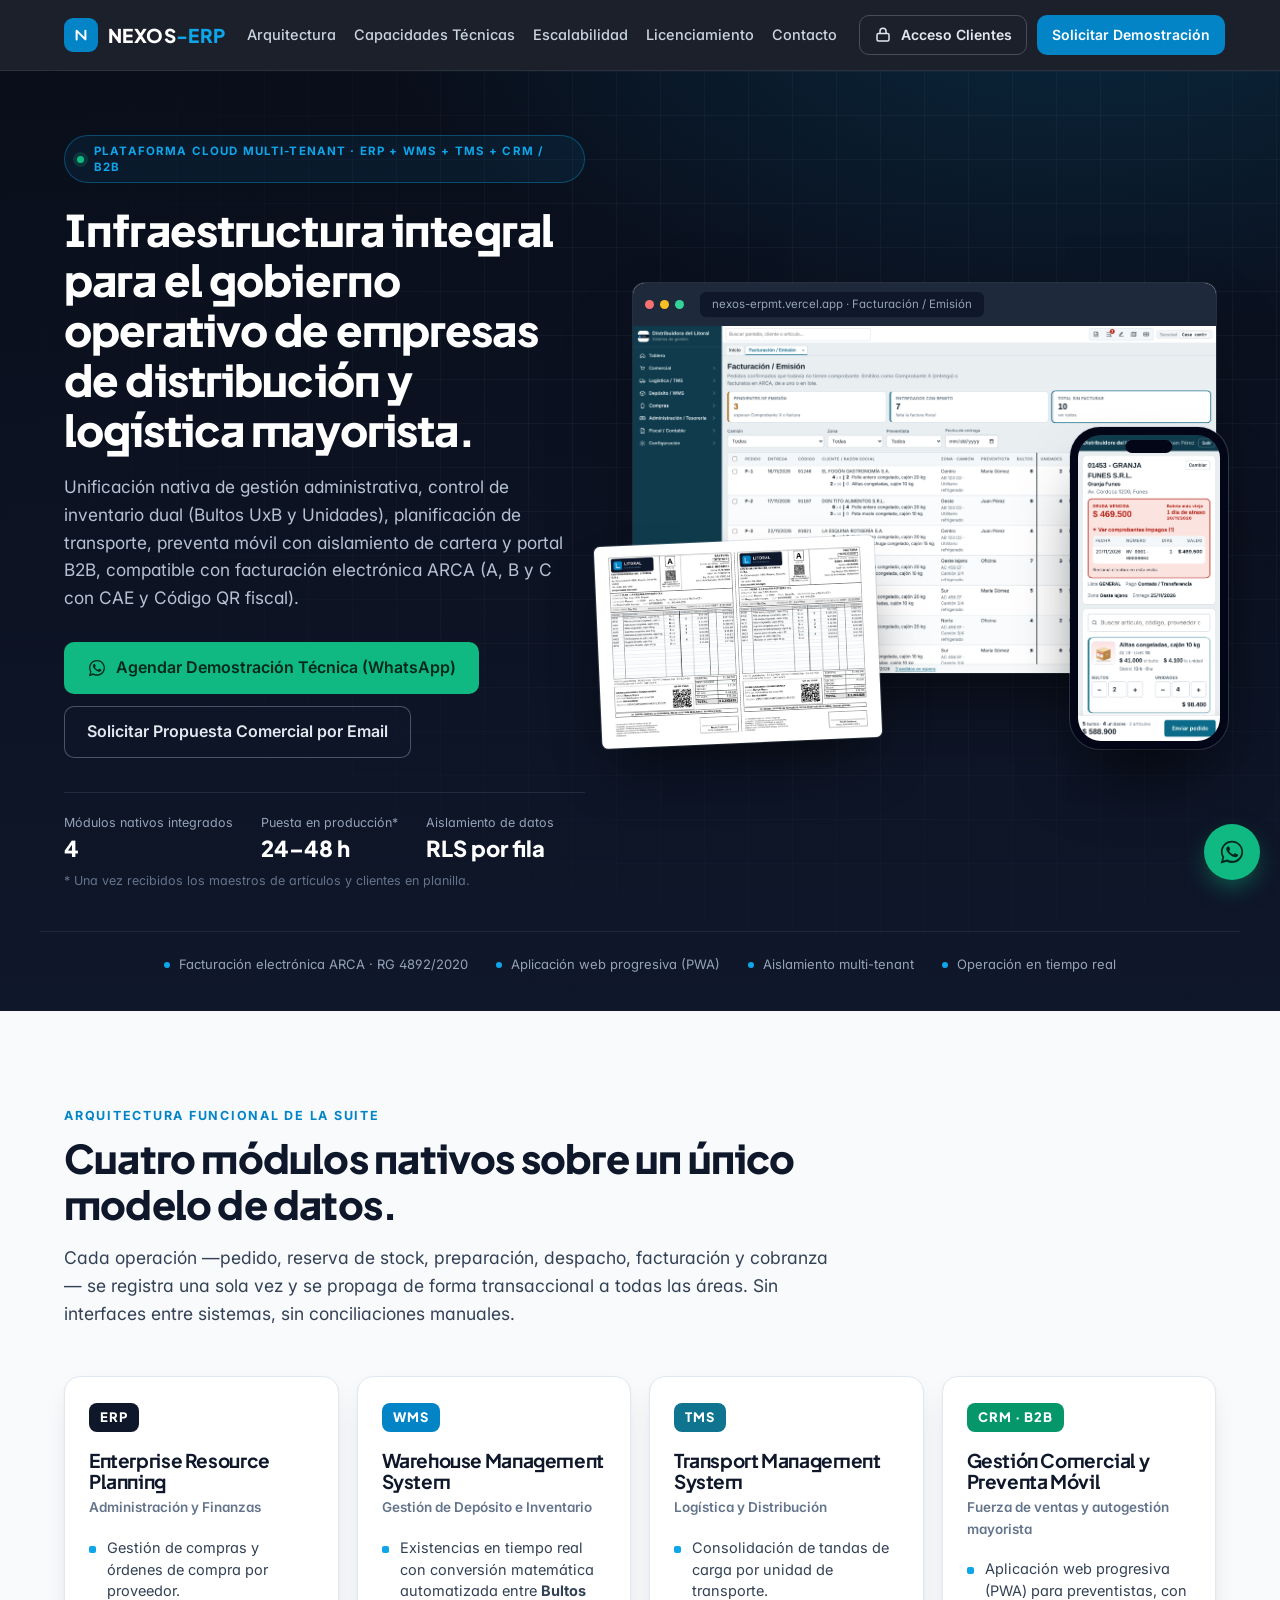
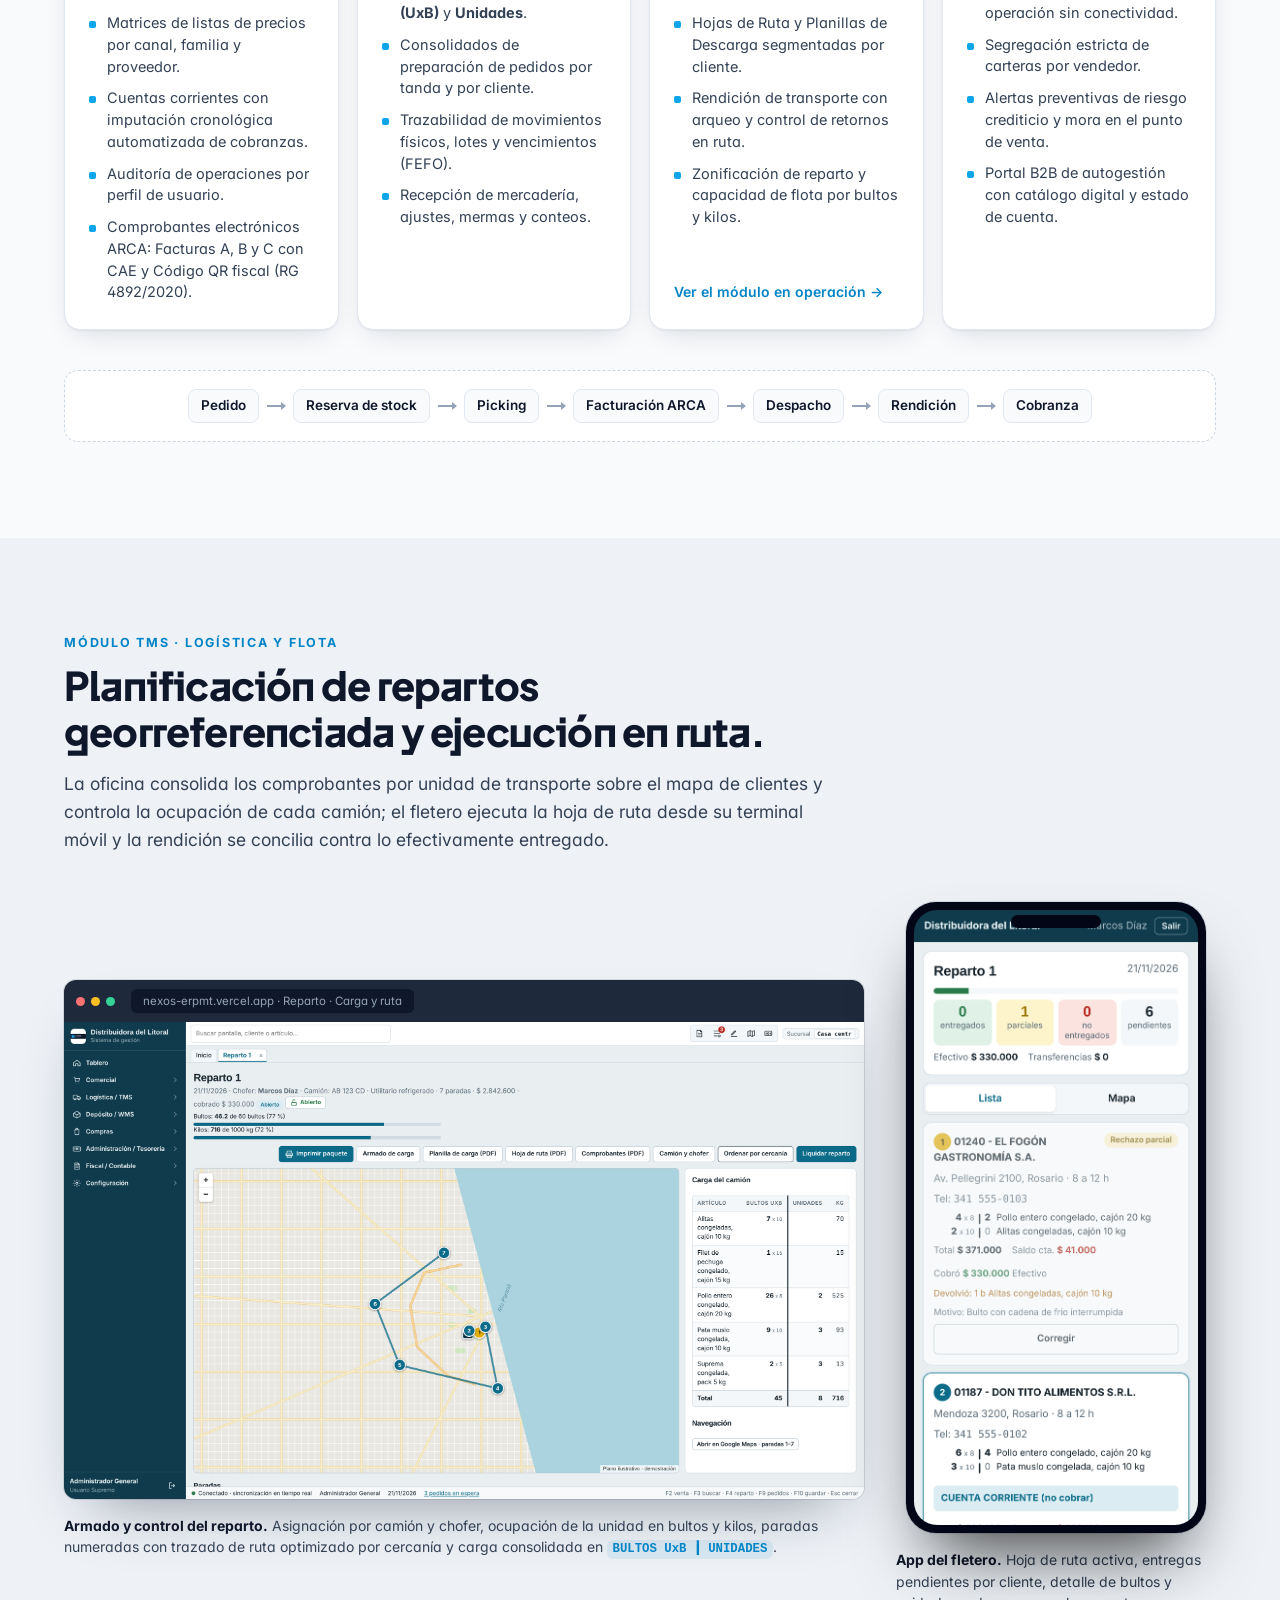
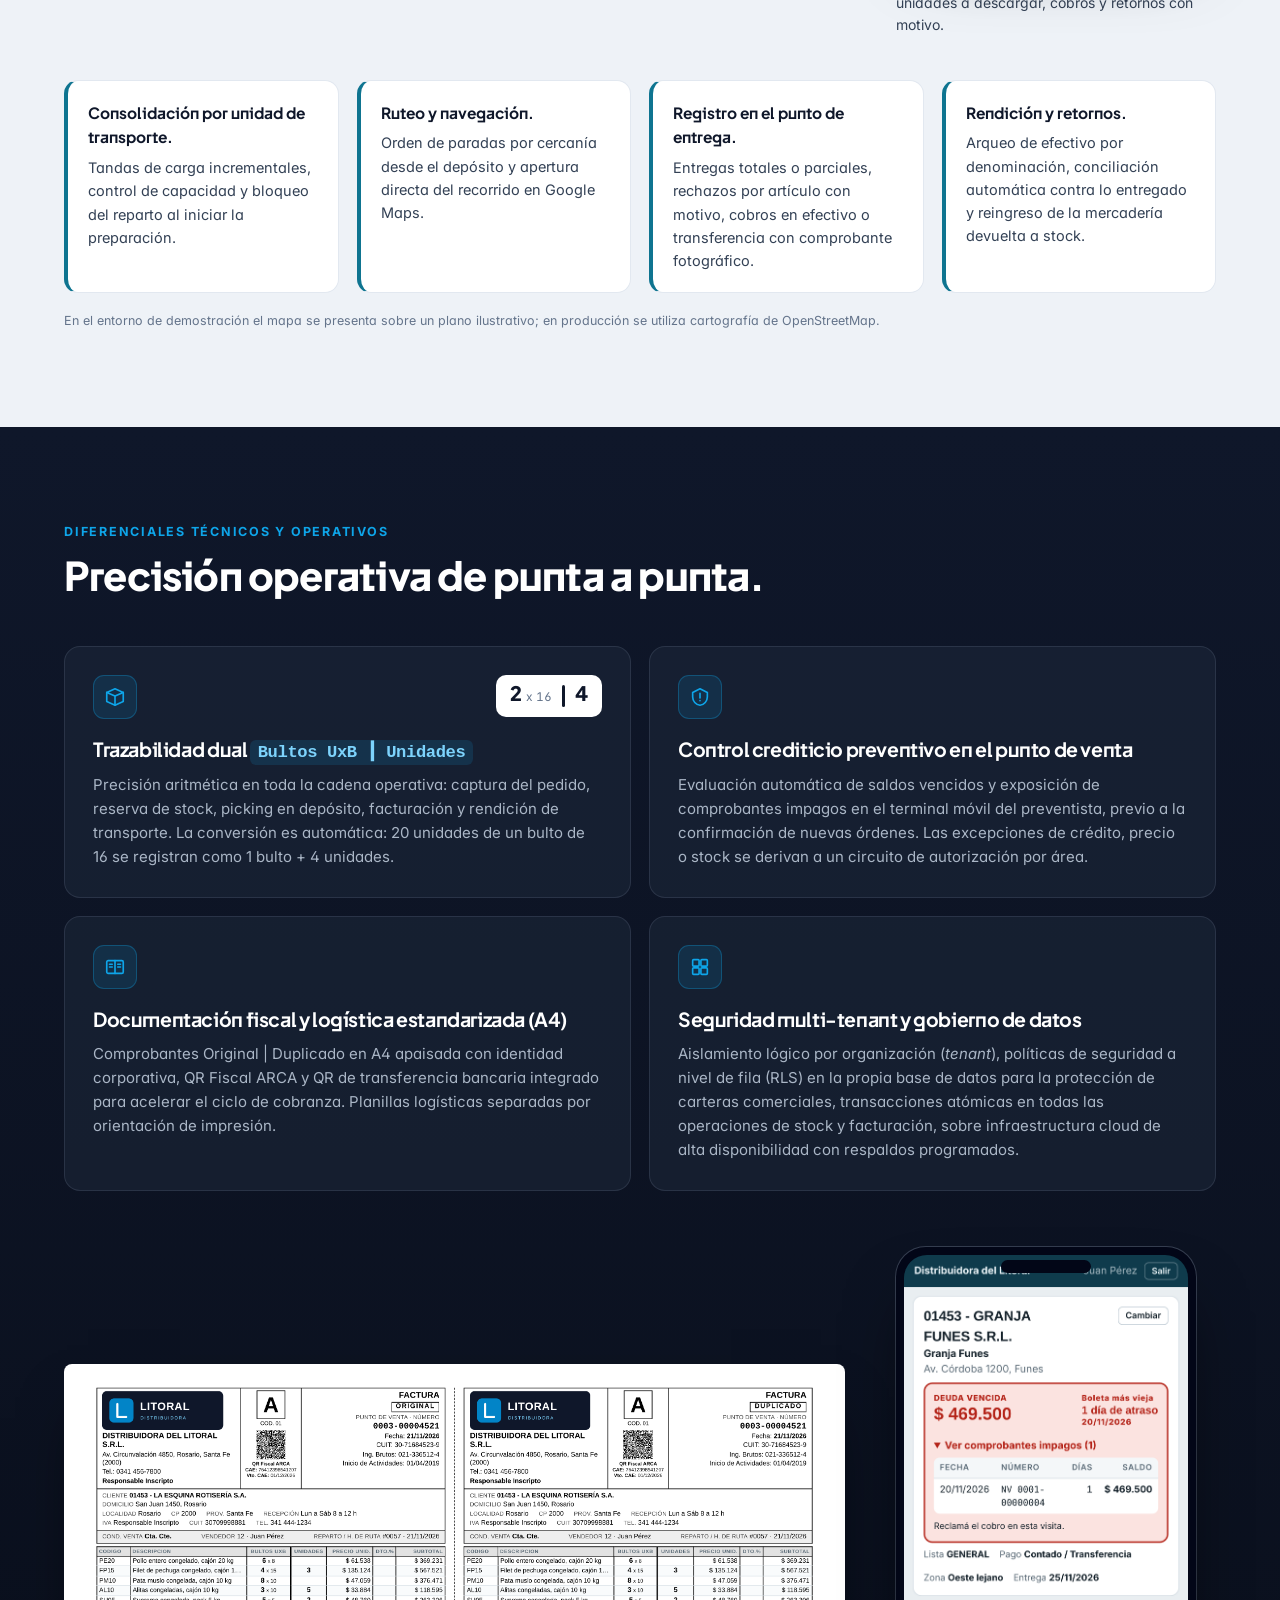
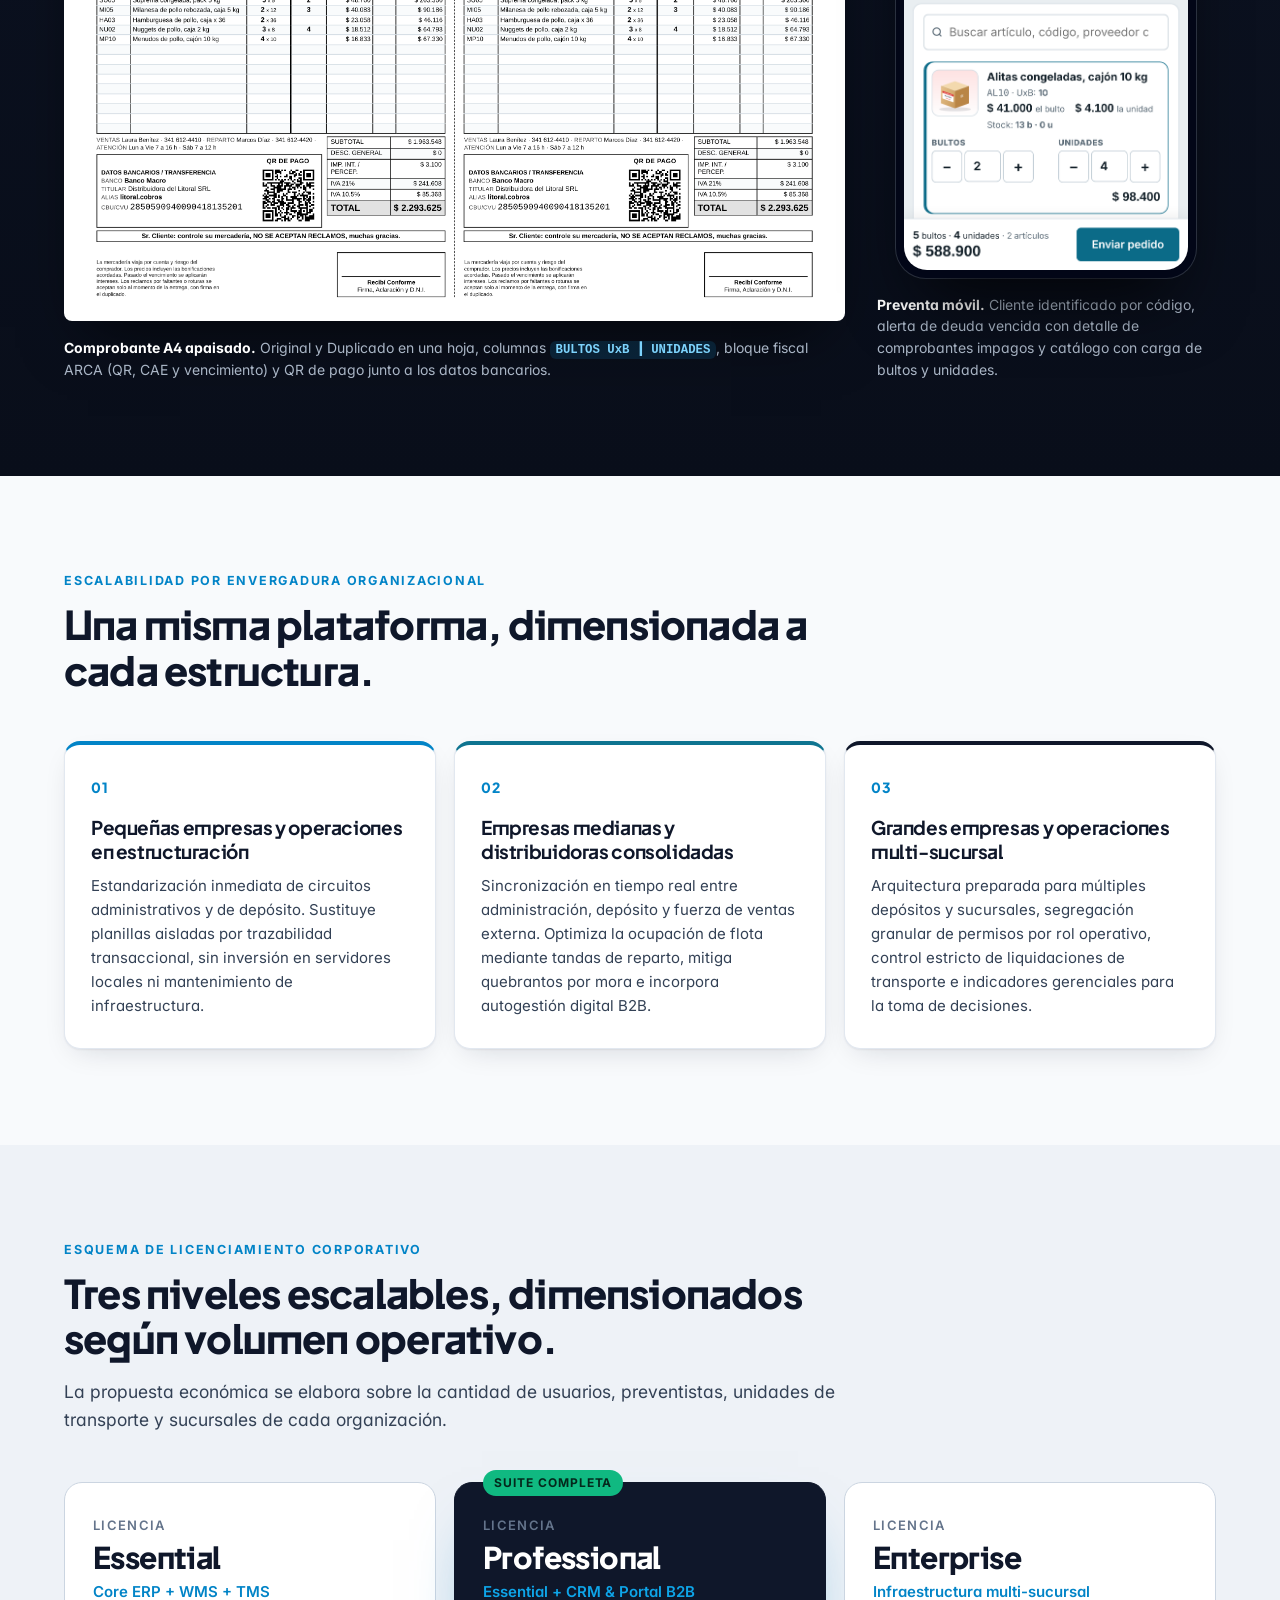
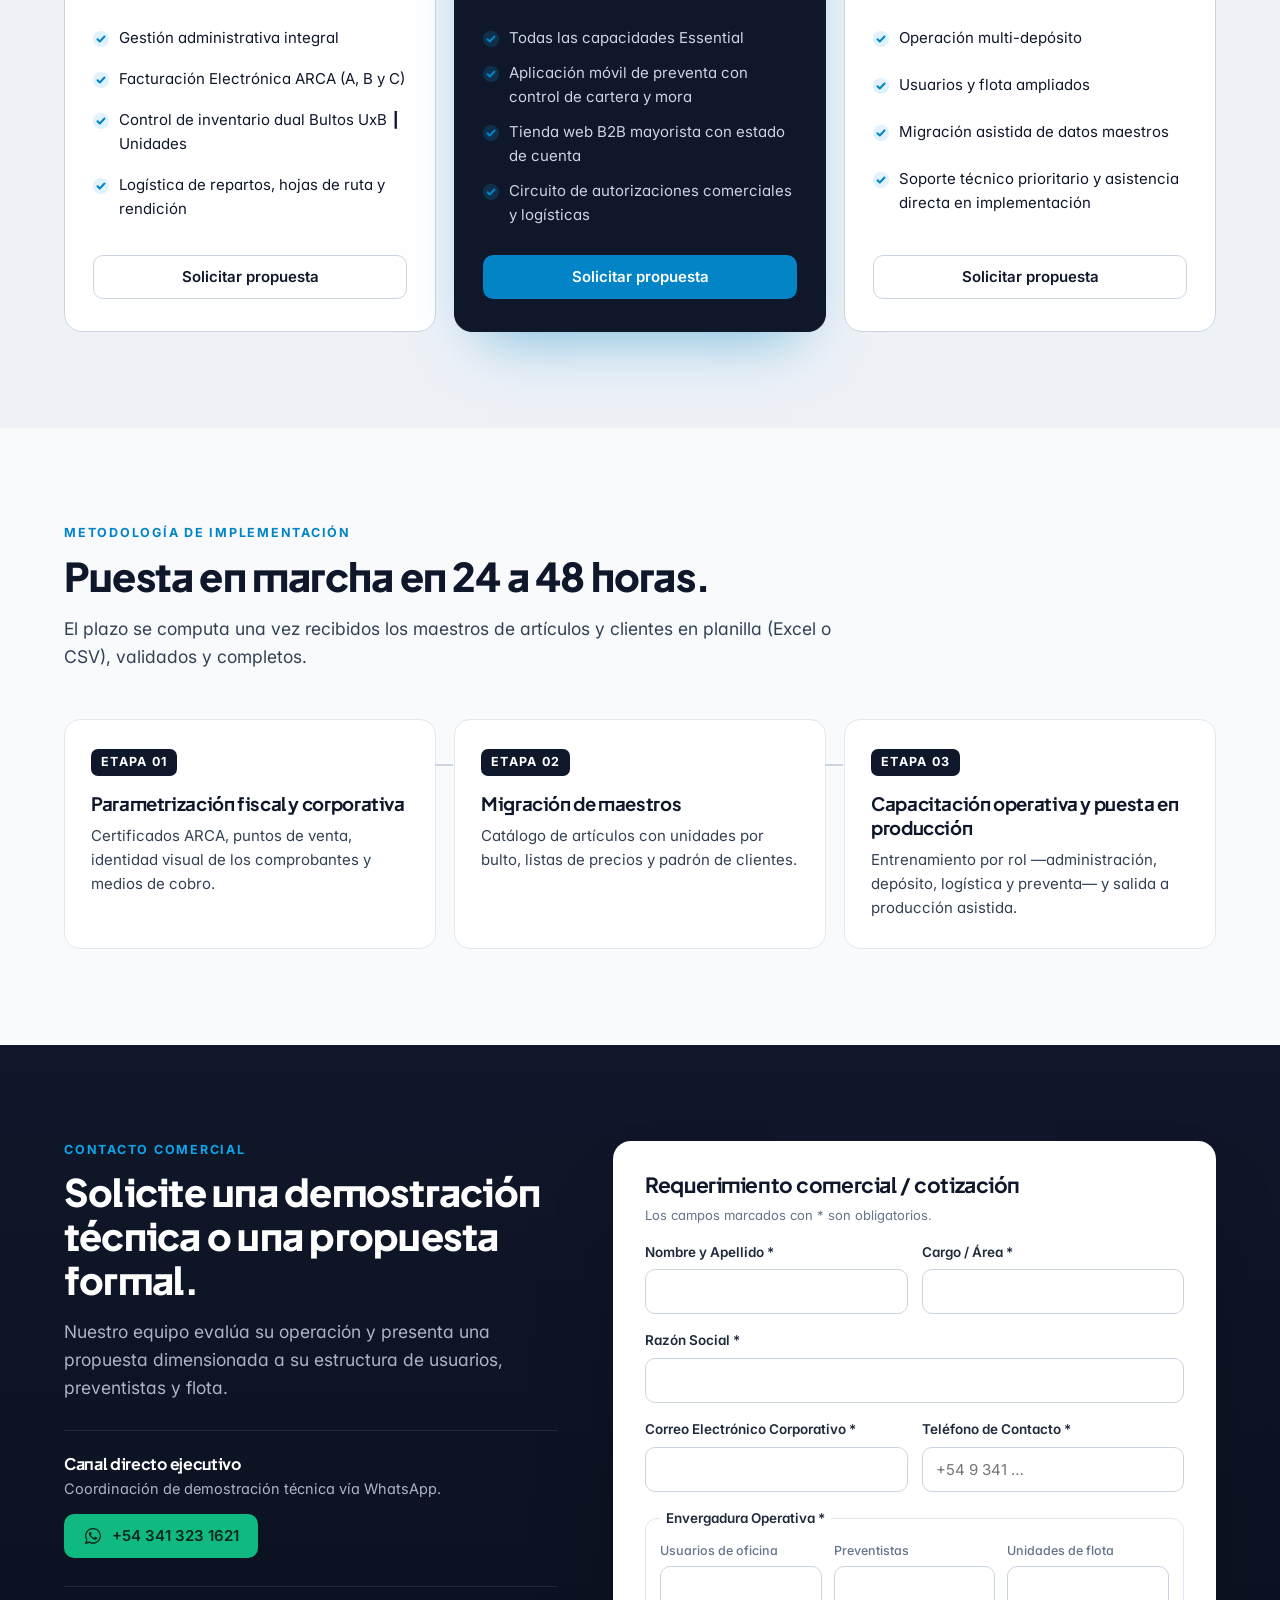
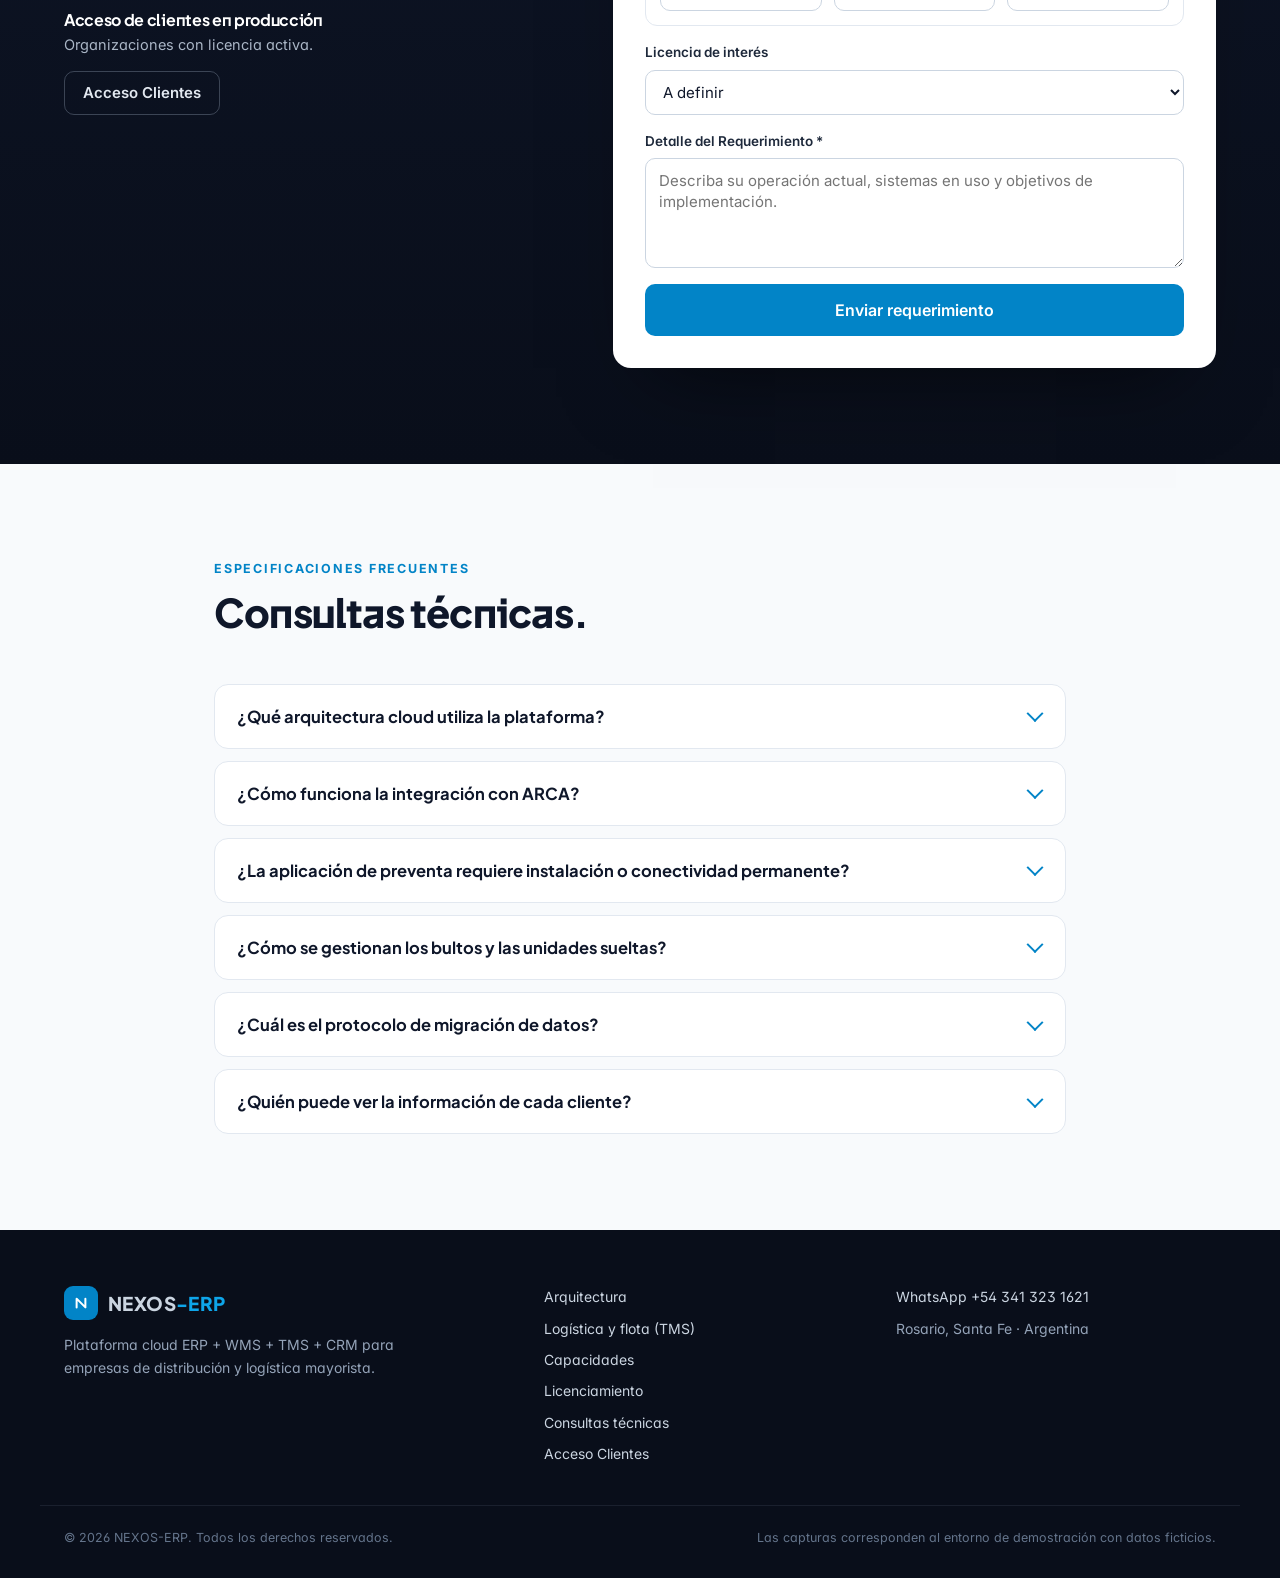
==== index.html @ 75f5f436 "Lanzamiento web comercial NEXOS-ERP" ====
<!doctype html>
<html lang="es-AR">
<head>
<meta charset="utf-8">
<meta name="viewport" content="width=device-width,initial-scale=1,viewport-fit=cover">
<title>NEXOS-ERP · Plataforma cloud ERP + WMS + TMS + CRM para empresas de distribución</title>
<meta name="description" content="NEXOS-ERP: plataforma cloud multi-tenant para distribuidoras y operadores logísticos mayoristas. Gestión administrativa, inventario dual Bultos UxB y Unidades, logística de repartos, preventa móvil, portal B2B y facturación electrónica ARCA.">
<meta name="theme-color" content="#090E1A">
<meta property="og:type" content="website">
<meta property="og:title" content="NEXOS-ERP · Infraestructura integral para empresas de distribución">
<meta property="og:description" content="ERP + WMS + TMS + CRM en una única plataforma cloud multi-tenant, con facturación electrónica ARCA y preventa móvil.">
<meta property="og:image" content="captura-erp.png">
<link rel="icon" href="data:image/svg+xml,%3Csvg xmlns='http://www.w3.org/2000/svg' viewBox='0 0 64 64'%3E%3Crect width='64' height='64' rx='14' fill='%230284C7'/%3E%3Cpath d='M18 46V18l28 28V18' stroke='%23fff' stroke-width='7' fill='none' stroke-linecap='round' stroke-linejoin='round'/%3E%3C/svg%3E">
<link rel="preconnect" href="https://fonts.googleapis.com">
<link rel="preconnect" href="https://fonts.gstatic.com" crossorigin>
<link href="https://fonts.googleapis.com/css2?family=Inter:wght@400;500;600;700&family=Plus+Jakarta+Sans:wght@600;700;800&display=swap" rel="stylesheet">
<link rel="stylesheet" href="/styles.css">
</head>
<body>
<a class="skip" href="#contenido">Saltar al contenido</a>

<!-- ============ ENCABEZADO ============ -->
<header class="nav" id="nav">
  <div class="wrap nav-in">
    <a class="marca" href="#inicio" aria-label="NEXOS-ERP, inicio">
      <span class="marca-iso" aria-hidden="true"><svg viewBox="0 0 32 32"><path d="M9 23V9l14 14V9"/></svg></span>
      <span class="marca-txt">NEXOS<span>-ERP</span></span>
    </a>
    <nav class="nav-links" id="menu" aria-label="Secciones">
      <a href="#arquitectura">Arquitectura <small>ERP·WMS·TMS·CRM</small></a>
      <a href="#capacidades">Capacidades Técnicas</a>
      <a href="#escalabilidad">Escalabilidad</a>
      <a href="#licenciamiento">Licenciamiento</a>
      <a href="#contacto">Contacto</a>
      <div class="nav-acc-movil">
        <a class="btn btn-ghost-dark" href="https://nexos-erpmt.vercel.app" rel="noopener">Acceso Clientes</a>
        <a class="btn btn-primary" href="#contacto">Solicitar Demostración</a>
      </div>
    </nav>
    <div class="nav-acc">
      <a class="btn btn-ghost-dark" href="https://nexos-erpmt.vercel.app" rel="noopener">
        <svg viewBox="0 0 24 24" aria-hidden="true"><rect x="4" y="10" width="16" height="10" rx="2"/><path d="M8 10V7a4 4 0 0 1 8 0v3"/></svg>Acceso Clientes</a>
      <a class="btn btn-primary" href="#contacto">Solicitar Demostración</a>
    </div>
    <button class="nav-burger" id="burger" aria-label="Abrir menú" aria-expanded="false" aria-controls="menu"><span></span><span></span><span></span></button>
  </div>
</header>

<main id="contenido">
<!-- ============ HERO ============ -->
<section class="hero" id="inicio">
  <div class="hero-grid" aria-hidden="true"></div>
  <div class="wrap hero-in">
    <div class="hero-copy">
      <p class="eyebrow"><span class="dot"></span>PLATAFORMA CLOUD MULTI-TENANT · ERP + WMS + TMS + CRM / B2B</p>
      <h1>Infraestructura integral para el gobierno operativo de empresas de distribución y logística mayorista.</h1>
      <p class="hero-sub">Unificación nativa de gestión administrativa, control de inventario dual (Bultos UxB y Unidades), planificación de transporte, preventa móvil con aislamiento de cartera y portal B2B, compatible con facturación electrónica ARCA (A, B y C con CAE y Código QR fiscal).</p>
      <div class="hero-cta">
        <a class="btn btn-wa btn-lg js-wa" data-msg="demo" href="https://wa.me/5493413231621" target="_blank" rel="noopener">
          <svg viewBox="0 0 32 32" aria-hidden="true" class="ico-wa"><path d="M16 3C9 3 3.3 8.6 3.3 15.6c0 2.3.6 4.5 1.8 6.4L3 29l7.2-2c1.8 1 3.8 1.5 5.8 1.5 7 0 12.7-5.6 12.7-12.6C28.7 8.6 23 3 16 3zm0 23.1c-1.9 0-3.7-.5-5.3-1.4l-.4-.2-4.3 1.2 1.2-4.2-.3-.4c-1-1.6-1.6-3.5-1.6-5.4C5.3 9.8 10.1 5.1 16 5.1s10.7 4.7 10.7 10.5S21.9 26.1 16 26.1zm5.9-7.8c-.3-.2-1.9-.9-2.2-1-.3-.1-.5-.2-.7.2-.2.3-.8 1-1 1.2-.2.2-.4.2-.7.1-.3-.2-1.4-.5-2.6-1.6-1-.9-1.6-1.9-1.8-2.2-.2-.3 0-.5.1-.7l.5-.6c.2-.2.2-.3.3-.6.1-.2 0-.4 0-.6l-1-2.4c-.3-.6-.5-.5-.7-.5h-.6c-.2 0-.6.1-.9.4-.3.3-1.2 1.1-1.2 2.7s1.2 3.2 1.4 3.4c.2.2 2.4 3.6 5.8 5 .8.3 1.4.5 1.9.7.8.2 1.5.2 2.1.1.6-.1 1.9-.8 2.2-1.5.3-.7.3-1.4.2-1.5-.1-.2-.3-.3-.6-.4z"/></svg>
          Agendar Demostración Técnica (WhatsApp)</a>
        <a class="btn btn-outline-light btn-lg" href="#contacto">Solicitar Propuesta Comercial por Email</a>
      </div>
      <dl class="hero-kpis">
        <div><dt>Módulos nativos integrados</dt><dd class="num">4</dd></div>
        <div><dt>Puesta en producción*</dt><dd class="num">24–48 h</dd></div>
        <div><dt>Aislamiento de datos</dt><dd>RLS por fila</dd></div>
      </dl>
      <p class="hero-nota">* Una vez recibidos los maestros de artículos y clientes en planilla.</p>
    </div>

    <div class="hero-visual" aria-label="Capturas reales del sistema en modo demostración">
      <figure class="frame-desk">
        <div class="frame-bar"><i></i><i></i><i></i><span>nexos-erpmt.vercel.app · Facturación / Emisión</span></div>
        <img src="captura-erp.png" alt="Pantalla de Facturación y Emisión del ERP con columnas Código, Cliente, BULTOS y UNIDADES" width="2400" height="1429" fetchpriority="high">
      </figure>
      <figure class="frame-doc">
        <img src="captura-comprobante.png" alt="Factura A en hoja A4 apaisada, Original y Duplicado, con QR fiscal ARCA y QR de pago" width="2695" height="1906" loading="lazy">
      </figure>
      <figure class="frame-phone">
        <div class="phone-notch" aria-hidden="true"></div>
        <img src="captura-preventista.png" alt="App del preventista: cliente 01453 con alerta de deuda vencida y catálogo con carga de bultos y unidades" width="1170" height="2532" loading="lazy">
      </figure>
    </div>
  </div>
  <div class="wrap hero-sellos">
    <span>Facturación electrónica ARCA · RG 4892/2020</span><span>Aplicación web progresiva (PWA)</span><span>Aislamiento multi-tenant</span><span>Operación en tiempo real</span>
  </div>
</section>

<!-- ============ ARQUITECTURA ============ -->
<section class="sec" id="arquitectura">
  <div class="wrap">
    <header class="sec-head">
      <p class="kicker">Arquitectura funcional de la suite</p>
      <h2>Cuatro módulos nativos sobre un único modelo de datos.</h2>
      <p class="lead">Cada operación —pedido, reserva de stock, preparación, despacho, facturación y cobranza— se registra una sola vez y se propaga de forma transaccional a todas las áreas. Sin interfaces entre sistemas, sin conciliaciones manuales.</p>
    </header>
    <div class="mods">
      <article class="mod">
        <div class="mod-tag">ERP</div>
        <h3>Enterprise Resource Planning</h3>
        <p class="mod-sub">Administración y Finanzas</p>
        <ul>
          <li>Gestión de compras y órdenes de compra por proveedor.</li>
          <li>Matrices de listas de precios por canal, familia y proveedor.</li>
          <li>Cuentas corrientes con imputación cronológica automatizada de cobranzas.</li>
          <li>Auditoría de operaciones por perfil de usuario.</li>
          <li>Comprobantes electrónicos ARCA: Facturas A, B y C con CAE y Código QR fiscal (RG 4892/2020).</li>
        </ul>
      </article>
      <article class="mod">
        <div class="mod-tag">WMS</div>
        <h3>Warehouse Management System</h3>
        <p class="mod-sub">Gestión de Depósito e Inventario</p>
        <ul>
          <li>Existencias en tiempo real con conversión matemática automatizada entre <b>Bultos (UxB)</b> y <b>Unidades</b>.</li>
          <li>Consolidados de preparación de pedidos por tanda y por cliente.</li>
          <li>Trazabilidad de movimientos físicos, lotes y vencimientos (FEFO).</li>
          <li>Recepción de mercadería, ajustes, mermas y conteos.</li>
        </ul>
      </article>
      <article class="mod">
        <div class="mod-tag">TMS</div>
        <h3>Transport Management System</h3>
        <p class="mod-sub">Logística y Distribución</p>
        <ul>
          <li>Consolidación de tandas de carga por unidad de transporte.</li>
          <li>Hojas de Ruta y Planillas de Descarga segmentadas por cliente.</li>
          <li>Rendición de transporte con arqueo y control de retornos en ruta.</li>
          <li>Zonificación de reparto y capacidad de flota por bultos y kilos.</li>
        </ul>
        <a class="mod-link" href="#logistica">Ver el módulo en operación →</a>
      </article>
      <article class="mod">
        <div class="mod-tag">CRM · B2B</div>
        <h3>Gestión Comercial y Preventa Móvil</h3>
        <p class="mod-sub">Fuerza de ventas y autogestión mayorista</p>
        <ul>
          <li>Aplicación web progresiva (PWA) para preventistas, con operación sin conectividad.</li>
          <li>Segregación estricta de carteras por vendedor.</li>
          <li>Alertas preventivas de riesgo crediticio y mora en el punto de venta.</li>
          <li>Portal B2B de autogestión con catálogo digital y estado de cuenta.</li>
        </ul>
      </article>
    </div>
    <div class="flujo" aria-label="Flujo transaccional">
      <span>Pedido</span><i aria-hidden="true"></i><span>Reserva de stock</span><i aria-hidden="true"></i><span>Picking</span><i aria-hidden="true"></i><span>Facturación ARCA</span><i aria-hidden="true"></i><span>Despacho</span><i aria-hidden="true"></i><span>Rendición</span><i aria-hidden="true"></i><span>Cobranza</span>
    </div>
  </div>
</section>

<!-- ============ LOGÍSTICA Y FLOTA (TMS) ============ -->
<section class="sec sec-alt" id="logistica">
  <div class="wrap">
    <header class="sec-head">
      <p class="kicker">Módulo TMS · Logística y flota</p>
      <h2>Planificación de repartos georreferenciada y ejecución en ruta.</h2>
      <p class="lead">La oficina consolida los comprobantes por unidad de transporte sobre el mapa de clientes y controla la ocupación de cada camión; el fletero ejecuta la hoja de ruta desde su terminal móvil y la rendición se concilia contra lo efectivamente entregado.</p>
    </header>
    <div class="tms">
      <figure class="tms-desk">
        <div class="frame-desk frame-desk--light">
          <div class="frame-bar"><i></i><i></i><i></i><span>nexos-erpmt.vercel.app · Reparto · Carga y ruta</span></div>
          <img src="captura-repartos-mapa.png" alt="Reparto asignado a camión y chofer, con ocupación de bultos y kilos, mapa de clientes con trazado de ruta y carga del camión en BULTOS UxB y UNIDADES" width="2400" height="1429" loading="lazy">
        </div>
        <figcaption><b>Armado y control del reparto.</b> Asignación por camión y chofer, ocupación de la unidad en bultos y kilos, paradas numeradas con trazado de ruta optimizado por cercanía y carga consolidada en <code>BULTOS UxB ┃ UNIDADES</code>.</figcaption>
      </figure>
      <figure class="tms-phone">
        <div class="frame-phone frame-phone--static"><div class="phone-notch" aria-hidden="true"></div><img src="captura-fletero.png" alt="App del fletero: hoja de ruta activa con avance de entregas, detalle de bultos y unidades por cliente, cobro y devolución registrada" width="1170" height="2532" loading="lazy"></div>
        <figcaption><b>App del fletero.</b> Hoja de ruta activa, entregas pendientes por cliente, detalle de bultos y unidades a descargar, cobros y retornos con motivo.</figcaption>
      </figure>
    </div>
    <ul class="tms-puntos">
      <li><b>Consolidación por unidad de transporte.</b> Tandas de carga incrementales, control de capacidad y bloqueo del reparto al iniciar la preparación.</li>
      <li><b>Ruteo y navegación.</b> Orden de paradas por cercanía desde el depósito y apertura directa del recorrido en Google Maps.</li>
      <li><b>Registro en el punto de entrega.</b> Entregas totales o parciales, rechazos por artículo con motivo, cobros en efectivo o transferencia con comprobante fotográfico.</li>
      <li><b>Rendición y retornos.</b> Arqueo de efectivo por denominación, conciliación automática contra lo entregado y reingreso de la mercadería devuelta a stock.</li>
    </ul>
    <p class="nota-mapa">En el entorno de demostración el mapa se presenta sobre un plano ilustrativo; en producción se utiliza cartografía de OpenStreetMap.</p>
  </div>
</section>

<!-- ============ CAPACIDADES ============ -->
<section class="sec sec-dark" id="capacidades">
  <div class="wrap">
    <header class="sec-head">
      <p class="kicker">Diferenciales técnicos y operativos</p>
      <h2>Precisión operativa de punta a punta.</h2>
    </header>
    <div class="caps">
      <article class="cap">
        <div class="cap-ico" aria-hidden="true"><svg viewBox="0 0 24 24"><path d="M3 7l9-4 9 4-9 4-9-4z"/><path d="M3 7v10l9 4 9-4V7"/><path d="M12 11v10"/></svg></div>
        <h3>Trazabilidad dual <code>Bultos UxB ┃ Unidades</code></h3>
        <p>Precisión aritmética en toda la cadena operativa: captura del pedido, reserva de stock, picking en depósito, facturación y rendición de transporte. La conversión es automática: 20 unidades de un bulto de 16 se registran como 1 bulto + 4 unidades.</p>
        <div class="bu-demo" aria-hidden="true"><span><b>2</b> <small>x 16</small></span><i></i><span><b>4</b></span></div>
      </article>
      <article class="cap">
        <div class="cap-ico" aria-hidden="true"><svg viewBox="0 0 24 24"><path d="M12 3l8 4v5c0 4.5-3.4 8.3-8 9-4.6-.7-8-4.5-8-9V7l8-4z"/><path d="M12 8v5M12 16h.01"/></svg></div>
        <h3>Control crediticio preventivo en el punto de venta</h3>
        <p>Evaluación automática de saldos vencidos y exposición de comprobantes impagos en el terminal móvil del preventista, previo a la confirmación de nuevas órdenes. Las excepciones de crédito, precio o stock se derivan a un circuito de autorización por área.</p>
      </article>
      <article class="cap">
        <div class="cap-ico" aria-hidden="true"><svg viewBox="0 0 24 24"><rect x="3" y="5" width="18" height="14" rx="1.5"/><path d="M12 5v14M6 9h3M6 12h3M15 9h3M15 12h3"/></svg></div>
        <h3>Documentación fiscal y logística estandarizada (A4)</h3>
        <p>Comprobantes Original | Duplicado en A4 apaisada con identidad corporativa, QR Fiscal ARCA y QR de transferencia bancaria integrado para acelerar el ciclo de cobranza. Planillas logísticas separadas por orientación de impresión.</p>
      </article>
      <article class="cap">
        <div class="cap-ico" aria-hidden="true"><svg viewBox="0 0 24 24"><rect x="4" y="4" width="7" height="7" rx="1"/><rect x="13" y="4" width="7" height="7" rx="1"/><rect x="4" y="13" width="7" height="7" rx="1"/><rect x="13" y="13" width="7" height="7" rx="1"/></svg></div>
        <h3>Seguridad multi-tenant y gobierno de datos</h3>
        <p>Aislamiento lógico por organización (<em>tenant</em>), políticas de seguridad a nivel de fila (RLS) en la propia base de datos para la protección de carteras comerciales, transacciones atómicas en todas las operaciones de stock y facturación, sobre infraestructura cloud de alta disponibilidad con respaldos programados.</p>
      </article>
    </div>

    <div class="vitrina">
      <figure class="vitrina-doc">
        <img src="captura-comprobante.png" alt="Factura A electrónica, Original y Duplicado, con QR fiscal ARCA y QR de pago bancario" width="2695" height="1906" loading="lazy">
        <figcaption><b>Comprobante A4 apaisado.</b> Original y Duplicado en una hoja, columnas <code>BULTOS UxB ┃ UNIDADES</code>, bloque fiscal ARCA (QR, CAE y vencimiento) y QR de pago junto a los datos bancarios.</figcaption>
      </figure>
      <figure class="vitrina-phone">
        <div class="frame-phone frame-phone--static"><div class="phone-notch" aria-hidden="true"></div><img src="captura-preventista.png" alt="App del preventista con alerta de deuda vencida y catálogo con fotos" width="1170" height="2532" loading="lazy"></div>
        <figcaption><b>Preventa móvil.</b> Cliente identificado por código, alerta de deuda vencida con detalle de comprobantes impagos y catálogo con carga de bultos y unidades.</figcaption>
      </figure>
    </div>
  </div>
</section>

<!-- ============ ESCALABILIDAD ============ -->
<section class="sec" id="escalabilidad">
  <div class="wrap">
    <header class="sec-head">
      <p class="kicker">Escalabilidad por envergadura organizacional</p>
      <h2>Una misma plataforma, dimensionada a cada estructura.</h2>
    </header>
    <div class="escalas">
      <article class="escala">
        <span class="escala-n num">01</span>
        <h3>Pequeñas empresas y operaciones en estructuración</h3>
        <p>Estandarización inmediata de circuitos administrativos y de depósito. Sustituye planillas aisladas por trazabilidad transaccional, sin inversión en servidores locales ni mantenimiento de infraestructura.</p>
      </article>
      <article class="escala">
        <span class="escala-n num">02</span>
        <h3>Empresas medianas y distribuidoras consolidadas</h3>
        <p>Sincronización en tiempo real entre administración, depósito y fuerza de ventas externa. Optimiza la ocupación de flota mediante tandas de reparto, mitiga quebrantos por mora e incorpora autogestión digital B2B.</p>
      </article>
      <article class="escala">
        <span class="escala-n num">03</span>
        <h3>Grandes empresas y operaciones multi-sucursal</h3>
        <p>Arquitectura preparada para múltiples depósitos y sucursales, segregación granular de permisos por rol operativo, control estricto de liquidaciones de transporte e indicadores gerenciales para la toma de decisiones.</p>
      </article>
    </div>
  </div>
</section>

<!-- ============ LICENCIAMIENTO ============ -->
<section class="sec sec-alt" id="licenciamiento">
  <div class="wrap">
    <header class="sec-head">
      <p class="kicker">Esquema de licenciamiento corporativo</p>
      <h2>Tres niveles escalables, dimensionados según volumen operativo.</h2>
      <p class="lead">La propuesta económica se elabora sobre la cantidad de usuarios, preventistas, unidades de transporte y sucursales de cada organización.</p>
    </header>
    <div class="planes">
      <article class="plan">
        <p class="plan-nivel">Licencia</p>
        <h3>Essential</h3>
        <p class="plan-alcance">Core ERP + WMS + TMS</p>
        <ul>
          <li>Gestión administrativa integral</li>
          <li>Facturación Electrónica ARCA (A, B y C)</li>
          <li>Control de inventario dual Bultos UxB ┃ Unidades</li>
          <li>Logística de repartos, hojas de ruta y rendición</li>
        </ul>
        <a class="btn btn-outline" href="#contacto" data-plan="Essential">Solicitar propuesta</a>
      </article>
      <article class="plan plan-dest">
        <p class="plan-badge">Suite completa</p>
        <p class="plan-nivel">Licencia</p>
        <h3>Professional</h3>
        <p class="plan-alcance">Essential + CRM &amp; Portal B2B</p>
        <ul>
          <li>Todas las capacidades Essential</li>
          <li>Aplicación móvil de preventa con control de cartera y mora</li>
          <li>Tienda web B2B mayorista con estado de cuenta</li>
          <li>Circuito de autorizaciones comerciales y logísticas</li>
        </ul>
        <a class="btn btn-primary" href="#contacto" data-plan="Professional">Solicitar propuesta</a>
      </article>
      <article class="plan">
        <p class="plan-nivel">Licencia</p>
        <h3>Enterprise</h3>
        <p class="plan-alcance">Infraestructura multi-sucursal</p>
        <ul>
          <li>Operación multi-depósito</li>
          <li>Usuarios y flota ampliados</li>
          <li>Migración asistida de datos maestros</li>
          <li>Soporte técnico prioritario y asistencia directa en implementación</li>
        </ul>
        <a class="btn btn-outline" href="#contacto" data-plan="Enterprise">Solicitar propuesta</a>
      </article>
    </div>
  </div>
</section>

<!-- ============ IMPLEMENTACIÓN ============ -->
<section class="sec" id="implementacion">
  <div class="wrap">
    <header class="sec-head">
      <p class="kicker">Metodología de implementación</p>
      <h2>Puesta en marcha en 24 a 48 horas.</h2>
      <p class="lead">El plazo se computa una vez recibidos los maestros de artículos y clientes en planilla (Excel o CSV), validados y completos.</p>
    </header>
    <ol class="etapas">
      <li><span class="etapa-n num">Etapa 01</span><h3>Parametrización fiscal y corporativa</h3><p>Certificados ARCA, puntos de venta, identidad visual de los comprobantes y medios de cobro.</p></li>
      <li><span class="etapa-n num">Etapa 02</span><h3>Migración de maestros</h3><p>Catálogo de artículos con unidades por bulto, listas de precios y padrón de clientes.</p></li>
      <li><span class="etapa-n num">Etapa 03</span><h3>Capacitación operativa y puesta en producción</h3><p>Entrenamiento por rol —administración, depósito, logística y preventa— y salida a producción asistida.</p></li>
    </ol>
  </div>
</section>

<!-- ============ CONTACTO ============ -->
<section class="sec sec-dark" id="contacto">
  <div class="wrap contacto">
    <div class="contacto-info">
      <p class="kicker">Contacto comercial</p>
      <h2>Solicite una demostración técnica o una propuesta formal.</h2>
      <p class="lead">Nuestro equipo evalúa su operación y presenta una propuesta dimensionada a su estructura de usuarios, preventistas y flota.</p>
      <div class="canal">
        <h3>Canal directo ejecutivo</h3>
        <p>Coordinación de demostración técnica vía WhatsApp.</p>
        <a class="btn btn-wa js-wa" data-msg="demo" href="https://wa.me/5493413231621" target="_blank" rel="noopener">
          <svg viewBox="0 0 32 32" aria-hidden="true" class="ico-wa"><path d="M16 3C9 3 3.3 8.6 3.3 15.6c0 2.3.6 4.5 1.8 6.4L3 29l7.2-2c1.8 1 3.8 1.5 5.8 1.5 7 0 12.7-5.6 12.7-12.6C28.7 8.6 23 3 16 3zm0 23.1c-1.9 0-3.7-.5-5.3-1.4l-.4-.2-4.3 1.2 1.2-4.2-.3-.4c-1-1.6-1.6-3.5-1.6-5.4C5.3 9.8 10.1 5.1 16 5.1s10.7 4.7 10.7 10.5S21.9 26.1 16 26.1zm5.9-7.8c-.3-.2-1.9-.9-2.2-1-.3-.1-.5-.2-.7.2-.2.3-.8 1-1 1.2-.2.2-.4.2-.7.1-.3-.2-1.4-.5-2.6-1.6-1-.9-1.6-1.9-1.8-2.2-.2-.3 0-.5.1-.7l.5-.6c.2-.2.2-.3.3-.6.1-.2 0-.4 0-.6l-1-2.4c-.3-.6-.5-.5-.7-.5h-.6c-.2 0-.6.1-.9.4-.3.3-1.2 1.1-1.2 2.7s1.2 3.2 1.4 3.4c.2.2 2.4 3.6 5.8 5 .8.3 1.4.5 1.9.7.8.2 1.5.2 2.1.1.6-.1 1.9-.8 2.2-1.5.3-.7.3-1.4.2-1.5-.1-.2-.3-.3-.6-.4z"/></svg>
          +54 341 323 1621</a>
      </div>
      <div class="canal">
        <h3>Acceso de clientes en producción</h3>
        <p>Organizaciones con licencia activa.</p>
        <a class="btn btn-ghost-dark" href="https://nexos-erpmt.vercel.app" rel="noopener">Acceso Clientes</a>
      </div>
    </div>

    <form class="form" id="form" novalidate>
      <h3>Requerimiento comercial / cotización</h3>
      <p class="form-nota">Los campos marcados con * son obligatorios.</p>
      <div class="f2">
        <label class="campo"><span>Nombre y Apellido *</span><input name="nombre" autocomplete="name" required maxlength="80"></label>
        <label class="campo"><span>Cargo / Área *</span><input name="cargo" autocomplete="organization-title" required maxlength="80"></label>
      </div>
      <label class="campo"><span>Razón Social *</span><input name="razon_social" autocomplete="organization" required maxlength="120"></label>
      <div class="f2">
        <label class="campo"><span>Correo Electrónico Corporativo *</span><input name="email" type="email" autocomplete="email" required maxlength="120"></label>
        <label class="campo"><span>Teléfono de Contacto *</span><input name="telefono" type="tel" autocomplete="tel" required maxlength="30" placeholder="+54 9 341 …"></label>
      </div>
      <fieldset class="campo envergadura">
        <legend>Envergadura Operativa *</legend>
        <div class="f3">
          <label><span>Usuarios de oficina</span><input name="usuarios" type="number" inputmode="numeric" min="0" max="10000" required></label>
          <label><span>Preventistas</span><input name="preventistas" type="number" inputmode="numeric" min="0" max="10000" required></label>
          <label><span>Unidades de flota</span><input name="flota" type="number" inputmode="numeric" min="0" max="10000" required></label>
        </div>
      </fieldset>
      <label class="campo"><span>Licencia de interés</span>
        <select name="licencia"><option value="">A definir</option><option>Essential</option><option>Professional</option><option>Enterprise</option></select></label>
      <label class="campo"><span>Detalle del Requerimiento *</span><textarea name="detalle" rows="4" required minlength="20" maxlength="2000" placeholder="Describa su operación actual, sistemas en uso y objetivos de implementación."></textarea></label>
      <input type="checkbox" name="botcheck" class="hp" tabindex="-1" autocomplete="off" aria-hidden="true">
      <button class="btn btn-primary btn-lg btn-block" type="submit" id="enviar">Enviar requerimiento</button>
      <p class="form-estado" id="estado" role="status" aria-live="polite" hidden></p>
    </form>
  </div>
</section>

<!-- ============ FAQ ============ -->
<section class="sec" id="faq">
  <div class="wrap faq-wrap">
    <header class="sec-head">
      <p class="kicker">Especificaciones frecuentes</p>
      <h2>Consultas técnicas.</h2>
    </header>
    <div class="faq">
      <details>
        <summary>¿Qué arquitectura cloud utiliza la plataforma?</summary>
        <p>NEXOS-ERP opera sobre una base de datos PostgreSQL gestionada en la nube, con una arquitectura multi-tenant: todas las organizaciones comparten la infraestructura, pero cada registro está asociado a su organización y las políticas de seguridad a nivel de fila (RLS) impiden el acceso cruzado. Las operaciones críticas de stock, facturación y cobranza se ejecutan como transacciones atómicas en el servidor, sobre infraestructura cloud de alta disponibilidad con respaldos programados.</p>
      </details>
      <details>
        <summary>¿Cómo funciona la integración con ARCA?</summary>
        <p>La plataforma solicita el CAE mediante los web services de facturación electrónica de ARCA con el certificado digital de cada organización. Los comprobantes A, B y C se emiten con CAE, fecha de vencimiento y Código QR fiscal según la RG 4892/2020, en formato A4 Original | Duplicado.</p>
      </details>
      <details>
        <summary>¿La aplicación de preventa requiere instalación o conectividad permanente?</summary>
        <p>No requiere tiendas de aplicaciones: es una aplicación web progresiva (PWA) que se instala desde el navegador en Android o iOS. Los pedidos tomados sin señal quedan en una cola local y se sincronizan automáticamente al recuperar la conexión.</p>
      </details>
      <details>
        <summary>¿Cómo se gestionan los bultos y las unidades sueltas?</summary>
        <p>Cada artículo define sus unidades por bulto (UxB). Las cantidades se registran internamente en bultos con fracción exacta y se presentan siempre separadas en <code>BULTOS UxB ┃ UNIDADES</code> en pedidos, stock, planillas de carga, comprobantes y rendición. La base valida que las unidades sean enteras y convierte automáticamente los excedentes en bultos.</p>
      </details>
      <details>
        <summary>¿Cuál es el protocolo de migración de datos?</summary>
        <p>Se importan los maestros de artículos (con código, UxB, códigos EAN/DUN y familias), listas de precios y padrón de clientes desde planillas Excel o CSV, con validación previa de cada registro. Los saldos iniciales de cuenta corriente y stock se cargan como movimientos de apertura para preservar la trazabilidad.</p>
      </details>
      <details>
        <summary>¿Quién puede ver la información de cada cliente?</summary>
        <p>El acceso se define por rol. Cada preventista visualiza exclusivamente su cartera asignada —clientes, pedidos, saldos y cobranzas—, y cada cliente del portal B2B accede solo a su propia ficha, precios, pedidos y comprobantes. Estas restricciones se aplican en la base de datos, no solo en la interfaz.</p>
      </details>
    </div>
  </div>
</section>
</main>

<!-- ============ FOOTER ============ -->
<footer class="pie">
  <div class="wrap pie-in">
    <div>
      <a class="marca" href="#inicio"><span class="marca-iso" aria-hidden="true"><svg viewBox="0 0 32 32"><path d="M9 23V9l14 14V9"/></svg></span><span class="marca-txt">NEXOS<span>-ERP</span></span></a>
      <p>Plataforma cloud ERP + WMS + TMS + CRM para empresas de distribución y logística mayorista.</p>
    </div>
    <nav aria-label="Pie de página">
      <a href="#arquitectura">Arquitectura</a><a href="#logistica">Logística y flota (TMS)</a><a href="#capacidades">Capacidades</a><a href="#licenciamiento">Licenciamiento</a><a href="#faq">Consultas técnicas</a><a href="https://nexos-erpmt.vercel.app" rel="noopener">Acceso Clientes</a>
    </nav>
    <div class="pie-contacto">
      <a class="js-wa" data-msg="demo" href="https://wa.me/5493413231621" target="_blank" rel="noopener">WhatsApp +54 341 323 1621</a>
      <span>Rosario, Santa Fe · Argentina</span>
    </div>
  </div>
  <div class="wrap pie-legal"><span>© <span id="anio">2026</span> NEXOS-ERP. Todos los derechos reservados.</span><span>Las capturas corresponden al entorno de demostración con datos ficticios.</span></div>
</footer>

<a class="wa-float js-wa" data-msg="demo" href="https://wa.me/5493413231621" target="_blank" rel="noopener" aria-label="Solicitar demostración por WhatsApp">
  <svg viewBox="0 0 32 32" aria-hidden="true"><path d="M16 3C9 3 3.3 8.6 3.3 15.6c0 2.3.6 4.5 1.8 6.4L3 29l7.2-2c1.8 1 3.8 1.5 5.8 1.5 7 0 12.7-5.6 12.7-12.6C28.7 8.6 23 3 16 3zm0 23.1c-1.9 0-3.7-.5-5.3-1.4l-.4-.2-4.3 1.2 1.2-4.2-.3-.4c-1-1.6-1.6-3.5-1.6-5.4C5.3 9.8 10.1 5.1 16 5.1s10.7 4.7 10.7 10.5S21.9 26.1 16 26.1zm5.9-7.8c-.3-.2-1.9-.9-2.2-1-.3-.1-.5-.2-.7.2-.2.3-.8 1-1 1.2-.2.2-.4.2-.7.1-.3-.2-1.4-.5-2.6-1.6-1-.9-1.6-1.9-1.8-2.2-.2-.3 0-.5.1-.7l.5-.6c.2-.2.2-.3.3-.6.1-.2 0-.4 0-.6l-1-2.4c-.3-.6-.5-.5-.7-.5h-.6c-.2 0-.6.1-.9.4-.3.3-1.2 1.1-1.2 2.7s1.2 3.2 1.4 3.4c.2.2 2.4 3.6 5.8 5 .8.3 1.4.5 1.9.7.8.2 1.5.2 2.1.1.6-.1 1.9-.8 2.2-1.5.3-.7.3-1.4.2-1.5-.1-.2-.3-.3-.6-.4z"/></svg>
</a>

<script src="/script.js" defer></script>
</body>
</html>
---- styles.css ----
/* NEXOS-ERP · Landing corporativa B2B */
:root{
  --ink-0:#090E1A; --ink-1:#0F172A; --ink-2:#1E293B; --ink-3:#334155;
  --sl-4:#64748B; --sl-3:#94A3B8; --sl-2:#CBD5E1; --sl-1:#E2E8F0;
  --bg:#F8FAFC; --surface:#FFFFFF;
  --steel:#0284C7; --cyan:#0EA5E9; --cyan-soft:#E0F2FE; --em:#10B981; --em-d:#059669;
  --fh:"Plus Jakarta Sans",Inter,system-ui,sans-serif; --f:Inter,system-ui,-apple-system,"Segoe UI",sans-serif;
  --r:12px; --wrap:1200px;
  --sh:0 1px 2px rgba(15,23,42,.06),0 10px 30px -12px rgba(15,23,42,.18);
}
*{box-sizing:border-box}
html{scroll-behavior:smooth;scroll-padding-top:84px;-webkit-text-size-adjust:100%}
@media (prefers-reduced-motion:reduce){html{scroll-behavior:auto}*{transition:none!important;animation:none!important}}
body{margin:0;background:var(--bg);color:var(--ink-1);font:16px/1.6 var(--f);font-feature-settings:"cv11","ss01"}
img{max-width:100%;height:auto;display:block}
a{color:var(--steel)}
h1,h2,h3{font-family:var(--fh);letter-spacing:-.02em;margin:0;line-height:1.15}
p{margin:0}
code{font:600 .88em/1 "JetBrains Mono",ui-monospace,Menlo,Consolas,monospace;background:rgba(2,132,199,.09);color:var(--steel);padding:.18em .45em;border-radius:6px;white-space:nowrap}
.num{font-variant-numeric:tabular-nums}
.wrap{max-width:var(--wrap);margin:0 auto;padding:0 24px}
.skip{position:absolute;left:-999px;top:8px;background:#fff;color:var(--ink-1);padding:8px 14px;border-radius:8px;z-index:100}
.skip:focus{left:8px}
:focus-visible{outline:3px solid var(--cyan);outline-offset:3px;border-radius:4px}

/* ---- botones ---- */
.btn{display:inline-flex;align-items:center;justify-content:center;gap:9px;min-height:44px;padding:10px 18px;border-radius:10px;font:600 15px/1.2 var(--f);text-decoration:none;border:1px solid transparent;cursor:pointer;transition:background .15s,border-color .15s,color .15s,transform .15s;white-space:nowrap}
.btn svg{width:18px;height:18px;flex:none;fill:none;stroke:currentColor;stroke-width:2}
.btn .ico-wa{fill:currentColor;stroke:none;width:20px;height:20px}
.btn-lg{min-height:52px;padding:14px 22px;font-size:16px}
.btn-block{width:100%}
.btn-primary{background:var(--steel);color:#fff}.btn-primary:hover{background:#0369A1}
.btn-wa{background:var(--em);color:#04281C}.btn-wa:hover{background:#34D399}
.btn-outline{border-color:var(--sl-2);color:var(--ink-1);background:#fff}.btn-outline:hover{border-color:var(--steel);color:var(--steel)}
.btn-outline-light{border-color:rgba(148,163,184,.45);color:#E2E8F0;background:rgba(15,23,42,.35)}.btn-outline-light:hover{border-color:var(--cyan);color:#fff}
.btn-ghost-dark{border-color:rgba(148,163,184,.35);color:#E2E8F0;background:transparent}.btn-ghost-dark:hover{border-color:var(--cyan);color:#fff}
.btn:active{transform:translateY(1px)}

/* ---- encabezado ---- */
.nav{position:sticky;top:0;z-index:50;background:rgba(9,14,26,.92);backdrop-filter:saturate(140%) blur(10px);-webkit-backdrop-filter:saturate(140%) blur(10px);border-bottom:1px solid rgba(148,163,184,.12)}
.nav-in{display:flex;align-items:center;gap:22px;min-height:70px}
.marca{display:flex;align-items:center;gap:10px;text-decoration:none;color:#fff}
.marca-iso{width:34px;height:34px;border-radius:9px;background:var(--steel);display:grid;place-items:center}
.marca-iso svg{width:20px;height:20px;fill:none;stroke:#fff;stroke-width:3.2;stroke-linecap:round;stroke-linejoin:round}
.marca-txt{font:800 19px/1 var(--fh);letter-spacing:.02em;white-space:nowrap}.marca-txt span{color:var(--cyan)}
.nav-links{display:flex;gap:24px;margin-left:auto}
.nav-links a{color:#CBD5E1;text-decoration:none;font-size:14.5px;font-weight:500;white-space:nowrap}
.nav-links a:hover{color:#fff}
.nav-links small{color:var(--sl-4);font-size:11.5px;margin-left:3px;letter-spacing:.04em}
.nav-acc{display:flex;gap:10px}.nav-acc .btn{min-height:40px;padding:8px 14px;font-size:14px}
.nav-acc-movil{display:none}
.nav-burger{display:none;margin-left:auto;width:44px;height:44px;border:1px solid rgba(148,163,184,.35);border-radius:10px;background:transparent;cursor:pointer;flex-direction:column;justify-content:center;align-items:center;gap:5px}
.nav-burger span{width:20px;height:2px;background:#E2E8F0;border-radius:2px;transition:transform .2s,opacity .2s}
.nav-burger[aria-expanded="true"] span:nth-child(1){transform:translateY(7px) rotate(45deg)}
.nav-burger[aria-expanded="true"] span:nth-child(2){opacity:0}
.nav-burger[aria-expanded="true"] span:nth-child(3){transform:translateY(-7px) rotate(-45deg)}
.nav-links small{display:none}
@media (max-width:1360px){.nav-links{gap:18px}}
@media (max-width:1160px){.nav-links{gap:14px}.nav-links a{font-size:14px}}
@media (max-width:1040px){
  .nav-acc{display:none}.nav-burger{display:flex}
  .nav-links{position:fixed;inset:70px 0 auto 0;flex-direction:column;gap:0;background:var(--ink-0);border-bottom:1px solid rgba(148,163,184,.15);padding:8px 24px 20px;transform:translateY(-8px);opacity:0;visibility:hidden;transition:opacity .2s,transform .2s,visibility .2s;max-height:calc(100vh - 70px);overflow:auto}
  .nav-links.abierto{opacity:1;visibility:visible;transform:none}
  .nav-links a{padding:14px 0;border-bottom:1px solid rgba(148,163,184,.12);font-size:16px}
  .nav-links small{display:inline}
  .nav-acc-movil{display:grid;gap:10px;margin-top:16px}.nav-acc-movil a{border-bottom:0;padding:12px 18px}
}

/* ---- hero ---- */
.hero{position:relative;background:radial-gradient(1200px 600px at 85% -10%,rgba(14,165,233,.18),transparent 60%),linear-gradient(180deg,var(--ink-0),var(--ink-1));color:#E2E8F0;overflow:hidden;padding:64px 0 36px}
.hero-grid{position:absolute;inset:0;background-image:linear-gradient(rgba(148,163,184,.06) 1px,transparent 1px),linear-gradient(90deg,rgba(148,163,184,.06) 1px,transparent 1px);background-size:44px 44px;mask-image:radial-gradient(ellipse at 70% 30%,#000 30%,transparent 75%);-webkit-mask-image:radial-gradient(ellipse at 70% 30%,#000 30%,transparent 75%)}
.hero-in{position:relative;display:grid;grid-template-columns:minmax(0,1fr) minmax(0,1.12fr);gap:48px;align-items:center}
.eyebrow{display:inline-flex;align-items:center;gap:10px;font:700 11.5px/1.4 var(--f);letter-spacing:.1em;color:var(--cyan);border:1px solid rgba(14,165,233,.35);background:rgba(14,165,233,.08);padding:7px 12px;border-radius:999px}
.eyebrow .dot{width:7px;height:7px;border-radius:50%;background:var(--em);box-shadow:0 0 0 4px rgba(16,185,129,.18)}
.hero h1{font-size:clamp(30px,3.4vw,46px);color:#fff;margin:22px 0 18px;font-weight:800}
.hero-sub{font-size:clamp(16px,1.35vw,18.5px);color:#B6C2D2;max-width:620px}
.hero-cta{display:flex;flex-wrap:wrap;gap:12px;margin-top:30px}
.hero-kpis{display:flex;gap:28px;margin:34px 0 0;padding:20px 0 0;border-top:1px solid rgba(148,163,184,.16);flex-wrap:wrap}
.hero-kpis div{display:grid;gap:2px}
.hero-kpis dt{font-size:12.5px;color:var(--sl-3)}
.hero-kpis dd{margin:0;font:800 22px/1.2 var(--fh);color:#fff}

.hero-visual{position:relative;padding:0 0 70px 0}
.frame-desk{margin:0;border-radius:12px;overflow:hidden;background:#fff;box-shadow:0 40px 80px -30px rgba(0,0,0,.65),0 0 0 1px rgba(148,163,184,.22)}
.frame-bar{display:flex;align-items:center;gap:6px;background:#1E293B;padding:9px 12px}
.frame-bar i{width:9px;height:9px;border-radius:50%;background:#475569}
.frame-bar i:nth-child(1){background:#F87171}.frame-bar i:nth-child(2){background:#FBBF24}.frame-bar i:nth-child(3){background:#34D399}
.frame-bar span{margin-left:10px;font-size:11.5px;color:#94A3B8;background:#0F172A;padding:3px 12px;border-radius:6px;overflow:hidden;text-overflow:ellipsis;white-space:nowrap}
.frame-doc{position:absolute;left:-6%;bottom:0;width:48%;margin:0;background:#fff;padding:6px;border-radius:6px;box-shadow:0 30px 60px -20px rgba(0,0,0,.6),0 0 0 1px rgba(148,163,184,.25);transform:rotate(-2.5deg)}
.frame-phone{position:absolute;right:-2%;bottom:-6px;width:27%;margin:0;background:#020617;padding:8px;border-radius:30px;box-shadow:0 40px 70px -24px rgba(0,0,0,.75),0 0 0 1px rgba(148,163,184,.3)}
.frame-phone img{border-radius:23px}
.phone-notch{position:absolute;top:13px;left:50%;transform:translateX(-50%);width:30%;height:13px;border-radius:10px;background:#020617;z-index:2}
.hero-sellos{position:relative;display:flex;flex-wrap:wrap;gap:10px 28px;justify-content:center;margin-top:40px;padding-top:22px;border-top:1px solid rgba(148,163,184,.12);font-size:13px;color:var(--sl-3)}
.hero-sellos span::before{content:"";display:inline-block;width:6px;height:6px;border-radius:50%;background:var(--cyan);margin-right:9px;vertical-align:middle}
@media (max-width:1040px){.hero-in{grid-template-columns:1fr;gap:40px}.hero-visual{max-width:760px;margin:0 auto;width:100%}}
@media (max-width:560px){.hero{padding-top:40px}.hero-cta .btn{width:100%;white-space:normal;text-align:center}.frame-doc{width:56%;left:-2%}.frame-phone{width:33%;right:-1%;border-radius:20px;padding:5px}.frame-phone img{border-radius:16px}.hero-kpis{gap:18px}.frame-bar span{display:none}}

/* ---- secciones ---- */
.sec{padding:96px 0}
.sec-alt{background:#EEF2F7}
.sec-dark{background:linear-gradient(180deg,var(--ink-1),var(--ink-0));color:#CBD5E1}
.sec-dark h2,.sec-dark h3{color:#fff}
.sec-dark code{background:rgba(14,165,233,.14);color:#7DD3FC}
.sec-head{max-width:780px;margin-bottom:48px}
.kicker{font:700 12.5px/1.4 var(--f);letter-spacing:.14em;text-transform:uppercase;color:var(--steel);margin-bottom:12px}
.sec-dark .kicker{color:var(--cyan)}
.sec-head h2{font-size:clamp(28px,3.1vw,40px);font-weight:800}
.lead{margin-top:16px;font-size:17.5px;color:var(--ink-3)}
.sec-dark .lead{color:#AAB6C6}
@media (max-width:700px){.sec{padding:68px 0}.sec-head{margin-bottom:32px}}

/* módulos */
.mods{display:grid;grid-template-columns:repeat(4,minmax(0,1fr));gap:18px}
.mod{background:var(--surface);border:1px solid var(--sl-1);border-radius:16px;padding:26px 24px;box-shadow:var(--sh);display:flex;flex-direction:column}
.mod-tag{align-self:flex-start;font:800 13px/1 var(--fh);letter-spacing:.08em;color:#fff;background:var(--ink-1);padding:8px 11px;border-radius:8px}
.mod:nth-child(2) .mod-tag{background:var(--steel)}.mod:nth-child(3) .mod-tag{background:#0E7490}.mod:nth-child(4) .mod-tag{background:var(--em-d)}
.mod h3{font-size:19px;margin-top:18px}
.mod-sub{font-size:13.5px;color:var(--sl-4);font-weight:600;margin-top:4px}
.mod ul{list-style:none;margin:18px 0 0;padding:0;display:grid;gap:10px}
.mod li{position:relative;padding-left:18px;font-size:14.5px;color:var(--ink-3);line-height:1.5}
.mod li::before{content:"";position:absolute;left:0;top:.62em;width:7px;height:7px;border-radius:2px;background:var(--cyan)}
.flujo{display:flex;flex-wrap:wrap;align-items:center;justify-content:center;gap:8px;margin-top:40px;padding:18px;border:1px dashed var(--sl-2);border-radius:14px;background:#fff}
.flujo span{font:600 13.5px/1 var(--f);color:var(--ink-1);background:var(--bg);border:1px solid var(--sl-1);padding:9px 12px;border-radius:8px}
.flujo i{width:18px;height:2px;background:var(--sl-3);position:relative}.flujo i::after{content:"";position:absolute;right:-1px;top:-3px;border:4px solid transparent;border-left:5px solid var(--sl-3);border-right:0}
@media (max-width:1040px){.mods{grid-template-columns:repeat(2,minmax(0,1fr))}}
@media (max-width:640px){.mods{grid-template-columns:1fr}.flujo i{display:none}}

/* capacidades */
.caps{display:grid;grid-template-columns:repeat(2,minmax(0,1fr));gap:18px}
.cap{position:relative;background:rgba(30,41,59,.55);border:1px solid rgba(148,163,184,.16);border-radius:16px;padding:28px}
.cap-ico{width:44px;height:44px;border-radius:11px;background:rgba(14,165,233,.12);border:1px solid rgba(14,165,233,.3);display:grid;place-items:center;margin-bottom:18px}
.cap-ico svg{width:22px;height:22px;fill:none;stroke:var(--cyan);stroke-width:1.8;stroke-linecap:round;stroke-linejoin:round}
.cap h3{font-size:19.5px;line-height:1.3}
.cap p{margin-top:10px;font-size:15px;color:#AAB6C6}
.bu-demo{position:absolute;top:28px;right:28px;display:flex;align-items:center;gap:10px;background:#fff;color:var(--ink-1);border-radius:10px;padding:8px 14px;font-variant-numeric:tabular-nums}
.bu-demo b{font:800 20px/1 var(--fh)}.bu-demo small{color:var(--sl-4);font-size:12px}
.bu-demo i{width:3px;height:22px;background:var(--ink-1);border-radius:2px}
.vitrina{display:grid;grid-template-columns:minmax(0,2.3fr) minmax(0,1fr);gap:32px;align-items:end;margin-top:56px}
.vitrina figure{margin:0}
.vitrina-doc img{background:#fff;padding:8px;border-radius:8px;box-shadow:0 30px 60px -24px rgba(0,0,0,.7)}
.vitrina figcaption{margin-top:16px;font-size:14px;color:#AAB6C6;line-height:1.55}
.vitrina figcaption b{color:#fff}
.frame-phone--static{position:relative;right:auto;bottom:auto;width:100%;max-width:300px;margin:0 auto}
@media (max-width:900px){.caps{grid-template-columns:1fr}.vitrina{grid-template-columns:1fr}.bu-demo{position:static;margin-top:16px;width:max-content}}

/* escalabilidad */
.escalas{display:grid;grid-template-columns:repeat(3,minmax(0,1fr));gap:18px}
.escala{background:var(--surface);border:1px solid var(--sl-1);border-radius:16px;padding:30px 26px;box-shadow:var(--sh);border-top:4px solid var(--steel)}
.escala:nth-child(2){border-top-color:#0E7490}.escala:nth-child(3){border-top-color:var(--ink-1)}
.escala-n{font:800 14px/1 var(--fh);color:var(--steel);letter-spacing:.08em}
.escala h3{font-size:19px;margin:14px 0 10px;line-height:1.3}
.escala p{font-size:15px;color:var(--ink-3)}
@media (max-width:900px){.escalas{grid-template-columns:1fr}}

/* licencias */
.planes{display:grid;grid-template-columns:repeat(3,minmax(0,1fr));gap:18px;align-items:stretch}
.plan{position:relative;background:var(--surface);border:1px solid var(--sl-2);border-radius:18px;padding:32px 28px;display:flex;flex-direction:column}
.plan-dest{background:var(--ink-1);border-color:var(--ink-1);color:#CBD5E1;box-shadow:0 30px 60px -28px rgba(2,132,199,.55)}
.plan-dest h3{color:#fff}
.plan-badge{position:absolute;top:-13px;left:28px;font:700 12px/1 var(--f);letter-spacing:.08em;text-transform:uppercase;background:var(--em);color:#04281C;padding:7px 11px;border-radius:999px}
.plan-nivel{font-size:13px;font-weight:600;color:var(--sl-4);text-transform:uppercase;letter-spacing:.1em}
.plan h3{font-size:30px;margin:4px 0 6px;font-weight:800}
.plan-alcance{font-weight:600;color:var(--steel);font-size:15px}
.plan-dest .plan-alcance{color:var(--cyan)}
.plan ul{list-style:none;padding:0;margin:22px 0 28px;display:grid;gap:11px;flex:1}
.plan li{position:relative;padding-left:26px;font-size:15px}
.plan li::before{content:"";position:absolute;left:0;top:.35em;width:16px;height:16px;border-radius:50%;background:var(--cyan-soft) url("data:image/svg+xml,%3Csvg xmlns='http://www.w3.org/2000/svg' viewBox='0 0 16 16'%3E%3Cpath d='M4.5 8.2l2.3 2.3 4.7-5' fill='none' stroke='%230284C7' stroke-width='2' stroke-linecap='round' stroke-linejoin='round'/%3E%3C/svg%3E") center/100% no-repeat}
.plan-dest li::before{background-color:rgba(14,165,233,.18)}
@media (max-width:900px){.planes{grid-template-columns:1fr;gap:26px}}

/* etapas */
.etapas{list-style:none;margin:0;padding:0;display:grid;grid-template-columns:repeat(3,minmax(0,1fr));gap:18px;counter-reset:e}
.etapas li{position:relative;background:var(--surface);border:1px solid var(--sl-1);border-radius:16px;padding:28px 26px}
.etapas li:not(:last-child)::after{content:"";position:absolute;top:44px;right:-18px;width:18px;height:2px;background:var(--sl-2)}
.etapa-n{display:inline-block;font:700 12.5px/1 var(--f);letter-spacing:.1em;text-transform:uppercase;color:#fff;background:var(--ink-1);padding:7px 10px;border-radius:7px}
.etapas h3{font-size:18.5px;margin:16px 0 8px;line-height:1.3}
.etapas p{font-size:15px;color:var(--ink-3)}
@media (max-width:900px){.etapas{grid-template-columns:1fr}.etapas li::after{display:none}}

/* contacto */
.contacto{display:grid;grid-template-columns:minmax(0,.9fr) minmax(0,1.1fr);gap:56px;align-items:start}
.contacto-info h2{font-size:clamp(28px,3vw,38px);font-weight:800}
.canal{margin-top:28px;padding-top:24px;border-top:1px solid rgba(148,163,184,.16)}
.canal h3{font-size:16px}.canal p{font-size:14.5px;color:#AAB6C6;margin:4px 0 14px}
.form{background:#fff;color:var(--ink-1);border-radius:18px;padding:32px;box-shadow:0 40px 80px -40px rgba(0,0,0,.6);display:grid;gap:16px}
.form h3{font-size:21px;color:var(--ink-1)}
.form-nota{font-size:13px;color:var(--sl-4);margin-top:-8px}
.f2{display:grid;grid-template-columns:1fr 1fr;gap:14px}
.f3{display:grid;grid-template-columns:repeat(3,1fr);gap:12px}
.campo{display:grid;gap:6px;margin:0;min-width:0}
.campo>span,.envergadura legend{font-size:13.5px;font-weight:600;color:var(--ink-2)}
.envergadura{border:1px solid var(--sl-1);border-radius:12px;padding:12px 14px 14px}
.envergadura legend{padding:0 6px}
.envergadura label{display:grid;gap:5px}.envergadura label span{font-size:12.5px;color:var(--sl-4);font-weight:500}
input,select,textarea{font:15px/1.4 var(--f);color:var(--ink-1);background:#fff;border:1px solid var(--sl-2);border-radius:10px;padding:11px 13px;width:100%;transition:border-color .15s,box-shadow .15s}
input:focus,select:focus,textarea:focus{outline:none;border-color:var(--steel);box-shadow:0 0 0 3px rgba(2,132,199,.18)}
textarea{resize:vertical;min-height:110px}
.campo.err input,.campo.err textarea,.campo.err select,.envergadura.err{border-color:#DC2626}
.campo.err input:focus{box-shadow:0 0 0 3px rgba(220,38,38,.15)}
.msg-err{font-size:12.5px;color:#B91C1C;font-weight:500}
.hp{position:absolute;left:-9999px;opacity:0}
.form-estado{border-radius:10px;padding:13px 15px;font-size:14.5px;font-weight:500}
.form-estado.ok{background:#ECFDF5;color:#065F46;border:1px solid #A7F3D0}
.form-estado.error{background:#FEF2F2;color:#991B1B;border:1px solid #FECACA}
.form-estado.info{background:var(--cyan-soft);color:#075985;border:1px solid #BAE6FD}
.btn[disabled]{opacity:.65;cursor:progress}
@media (max-width:960px){.contacto{grid-template-columns:1fr;gap:36px}}
@media (max-width:560px){.form{padding:22px}.f2{grid-template-columns:1fr}.f3{grid-template-columns:1fr}}

/* faq */
.faq-wrap{max-width:900px}
.faq{display:grid;gap:12px}
.faq details{background:#fff;border:1px solid var(--sl-1);border-radius:14px;padding:0 22px;transition:box-shadow .15s}
.faq details[open]{box-shadow:var(--sh)}
.faq summary{cursor:pointer;list-style:none;padding:20px 32px 20px 0;font:700 16.5px/1.4 var(--fh);position:relative}
.faq summary::-webkit-details-marker{display:none}
.faq summary::after{content:"";position:absolute;right:2px;top:50%;width:10px;height:10px;border-right:2px solid var(--steel);border-bottom:2px solid var(--steel);transform:translateY(-70%) rotate(45deg);transition:transform .2s}
.faq details[open] summary::after{transform:translateY(-30%) rotate(-135deg)}
.faq details p{padding:0 0 20px;font-size:15px;color:var(--ink-3)}

/* pie */
.pie{background:var(--ink-0);color:#94A3B8;padding:56px 0 30px;font-size:14px}
.pie-in{display:grid;grid-template-columns:1.4fr 1fr 1fr;gap:32px;align-items:start}
.pie-in p{margin-top:14px;max-width:380px}
.pie nav{display:grid;gap:9px}
.pie a{color:#CBD5E1;text-decoration:none}.pie a:hover{color:#fff}
.pie-contacto{display:grid;gap:9px}
.pie-legal{display:flex;flex-wrap:wrap;justify-content:space-between;gap:10px;margin-top:40px;padding-top:22px;border-top:1px solid rgba(148,163,184,.12);font-size:12.5px;color:#64748B}
@media (max-width:800px){.pie-in{grid-template-columns:1fr}}

/* WhatsApp flotante */
.wa-float{position:fixed;right:20px;bottom:calc(20px + env(safe-area-inset-bottom));z-index:60;width:56px;height:56px;border-radius:50%;background:var(--em);color:#04281C;display:grid;place-items:center;box-shadow:0 10px 26px -6px rgba(16,185,129,.55),0 0 0 1px rgba(4,40,28,.15);transition:transform .15s}
.wa-float:hover{transform:translateY(-2px)}
.wa-float svg{width:28px;height:28px;fill:currentColor}

/* aparición suave */
.reveal{opacity:0;transform:translateY(14px);transition:opacity .5s ease,transform .5s ease}
.reveal.visto{opacity:1;transform:none}

/* logística y flota (TMS) */
.tms{display:grid;grid-template-columns:minmax(0,2.5fr) minmax(0,1fr);gap:32px;align-items:center}
.tms figure{margin:0}
.frame-desk--light{box-shadow:0 30px 60px -30px rgba(15,23,42,.45),0 0 0 1px rgba(15,23,42,.12)}
.tms figcaption{margin-top:16px;font-size:14px;color:var(--ink-3);line-height:1.55}
.tms figcaption b{color:var(--ink-1)}
.tms-puntos{list-style:none;padding:0;margin:44px 0 0;display:grid;grid-template-columns:repeat(4,minmax(0,1fr));gap:18px}
.tms-puntos li{background:#fff;border:1px solid var(--sl-1);border-radius:14px;padding:20px;font-size:14.5px;color:var(--ink-3);border-left:4px solid #0E7490}
.tms-puntos b{display:block;color:var(--ink-1);font-family:var(--fh);font-size:15.5px;margin-bottom:6px}
.nota-mapa{margin-top:18px;font-size:12.5px;color:var(--sl-4)}
@media (max-width:1040px){.tms-puntos{grid-template-columns:repeat(2,minmax(0,1fr))}}
@media (max-width:900px){.tms{grid-template-columns:1fr}.tms-phone .frame-phone--static{max-width:280px}}
@media (max-width:560px){.tms-puntos{grid-template-columns:1fr}}
.mod-link{margin-top:auto;padding-top:18px;font-weight:600;font-size:14px;text-decoration:none}.mod-link:hover{text-decoration:underline}
.hero-nota{margin-top:10px;font-size:12.5px;color:var(--sl-4)}
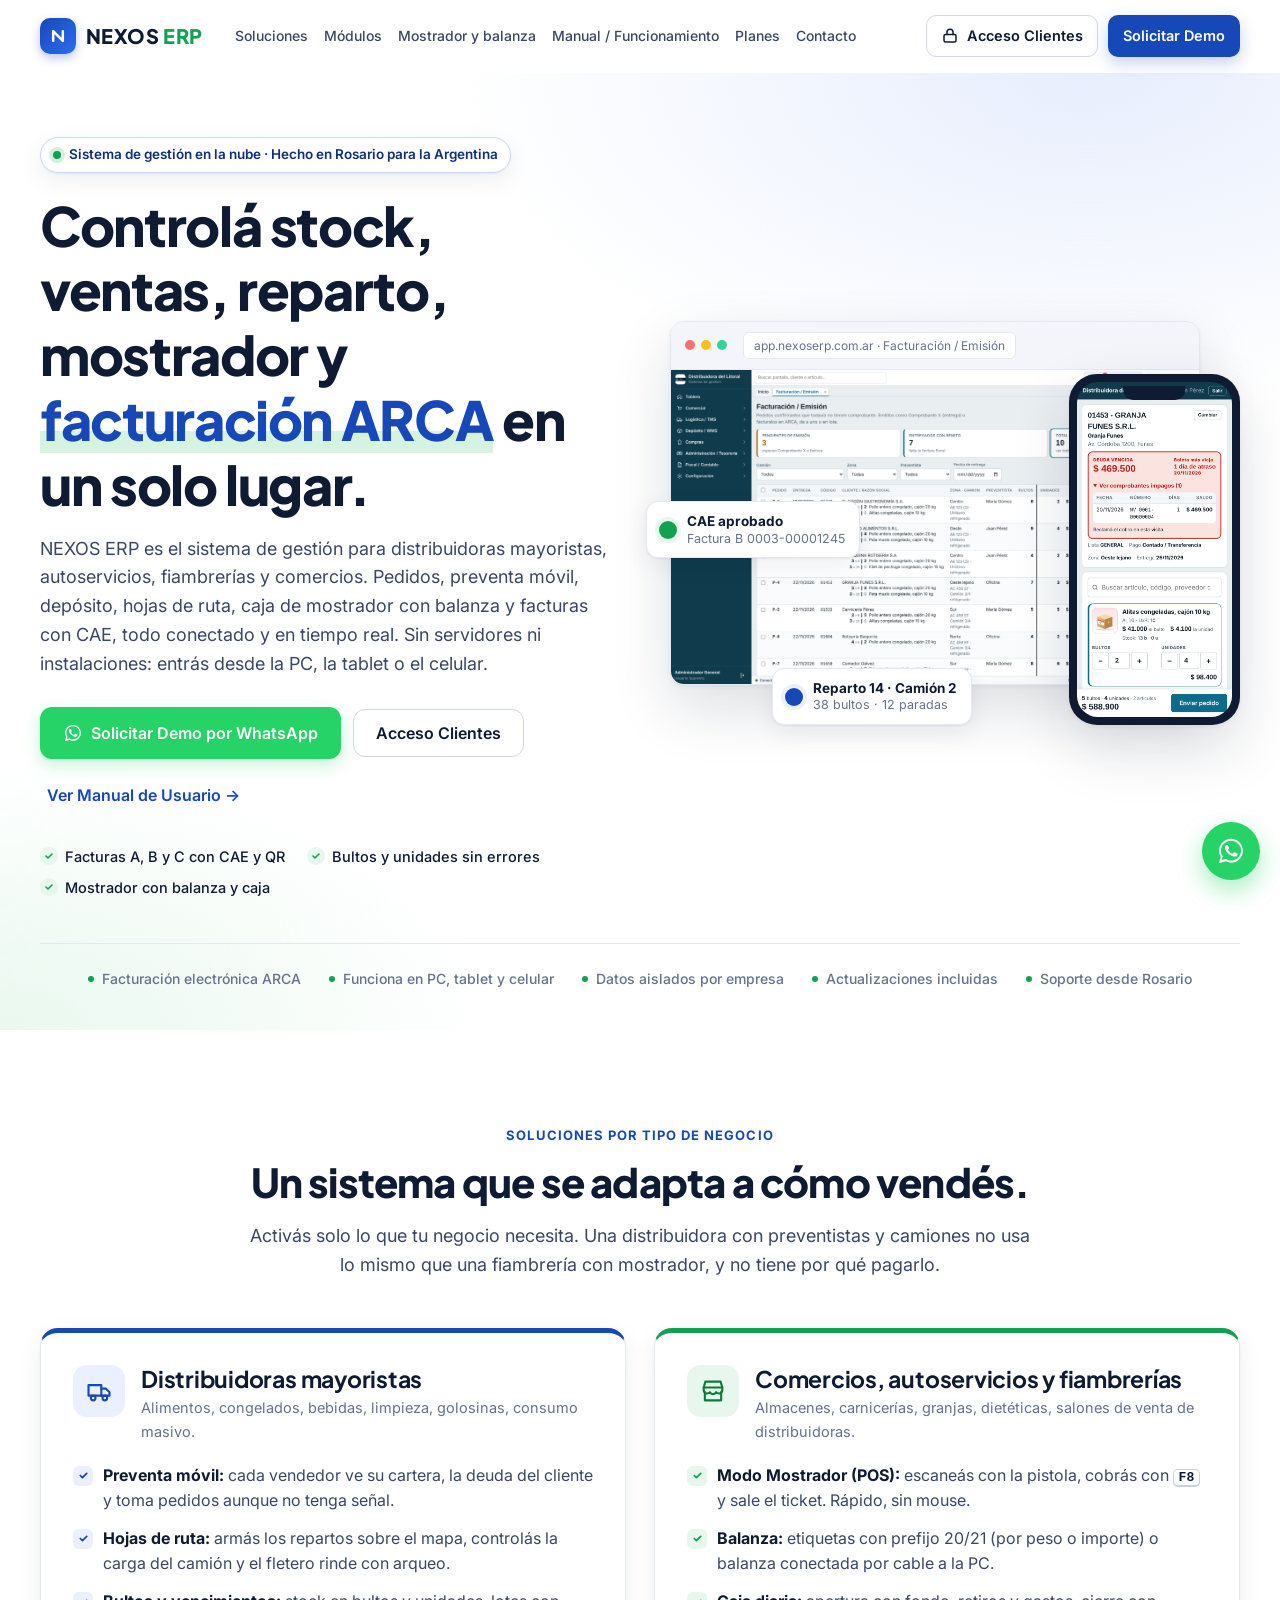
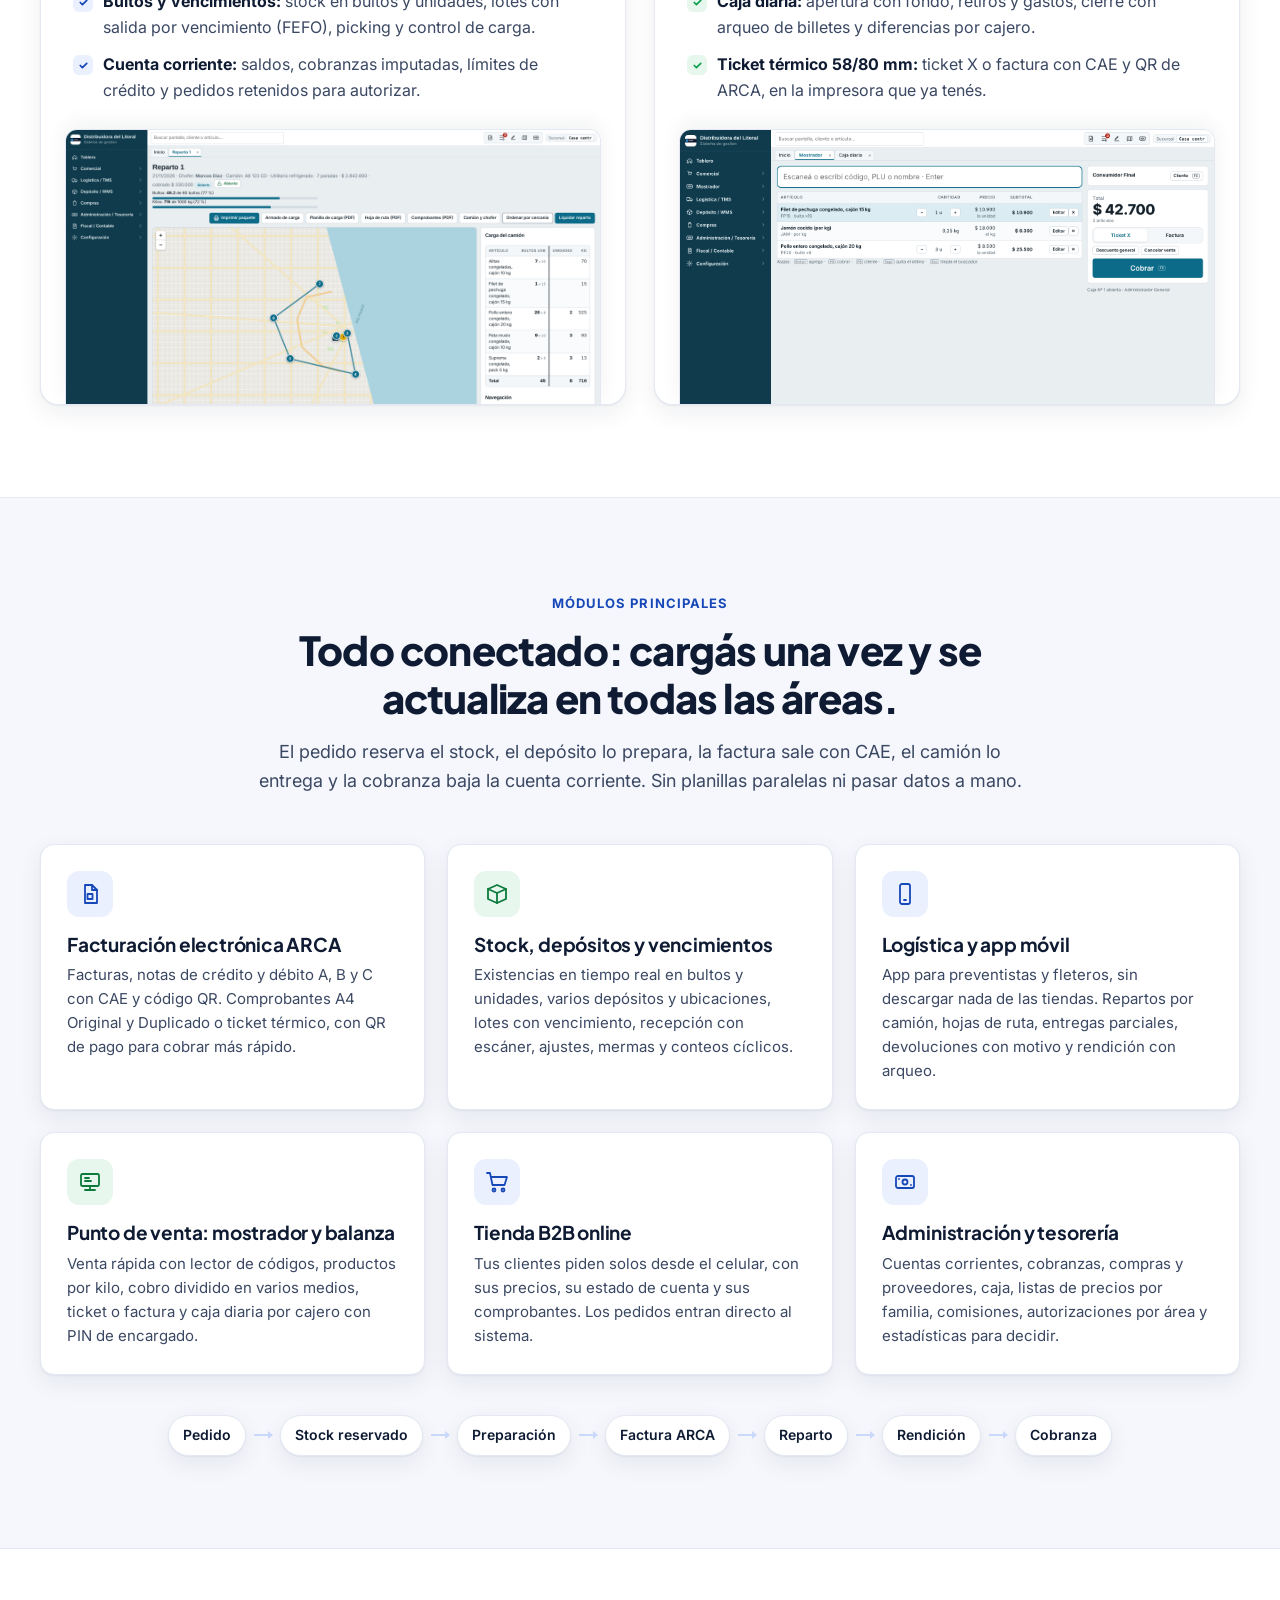
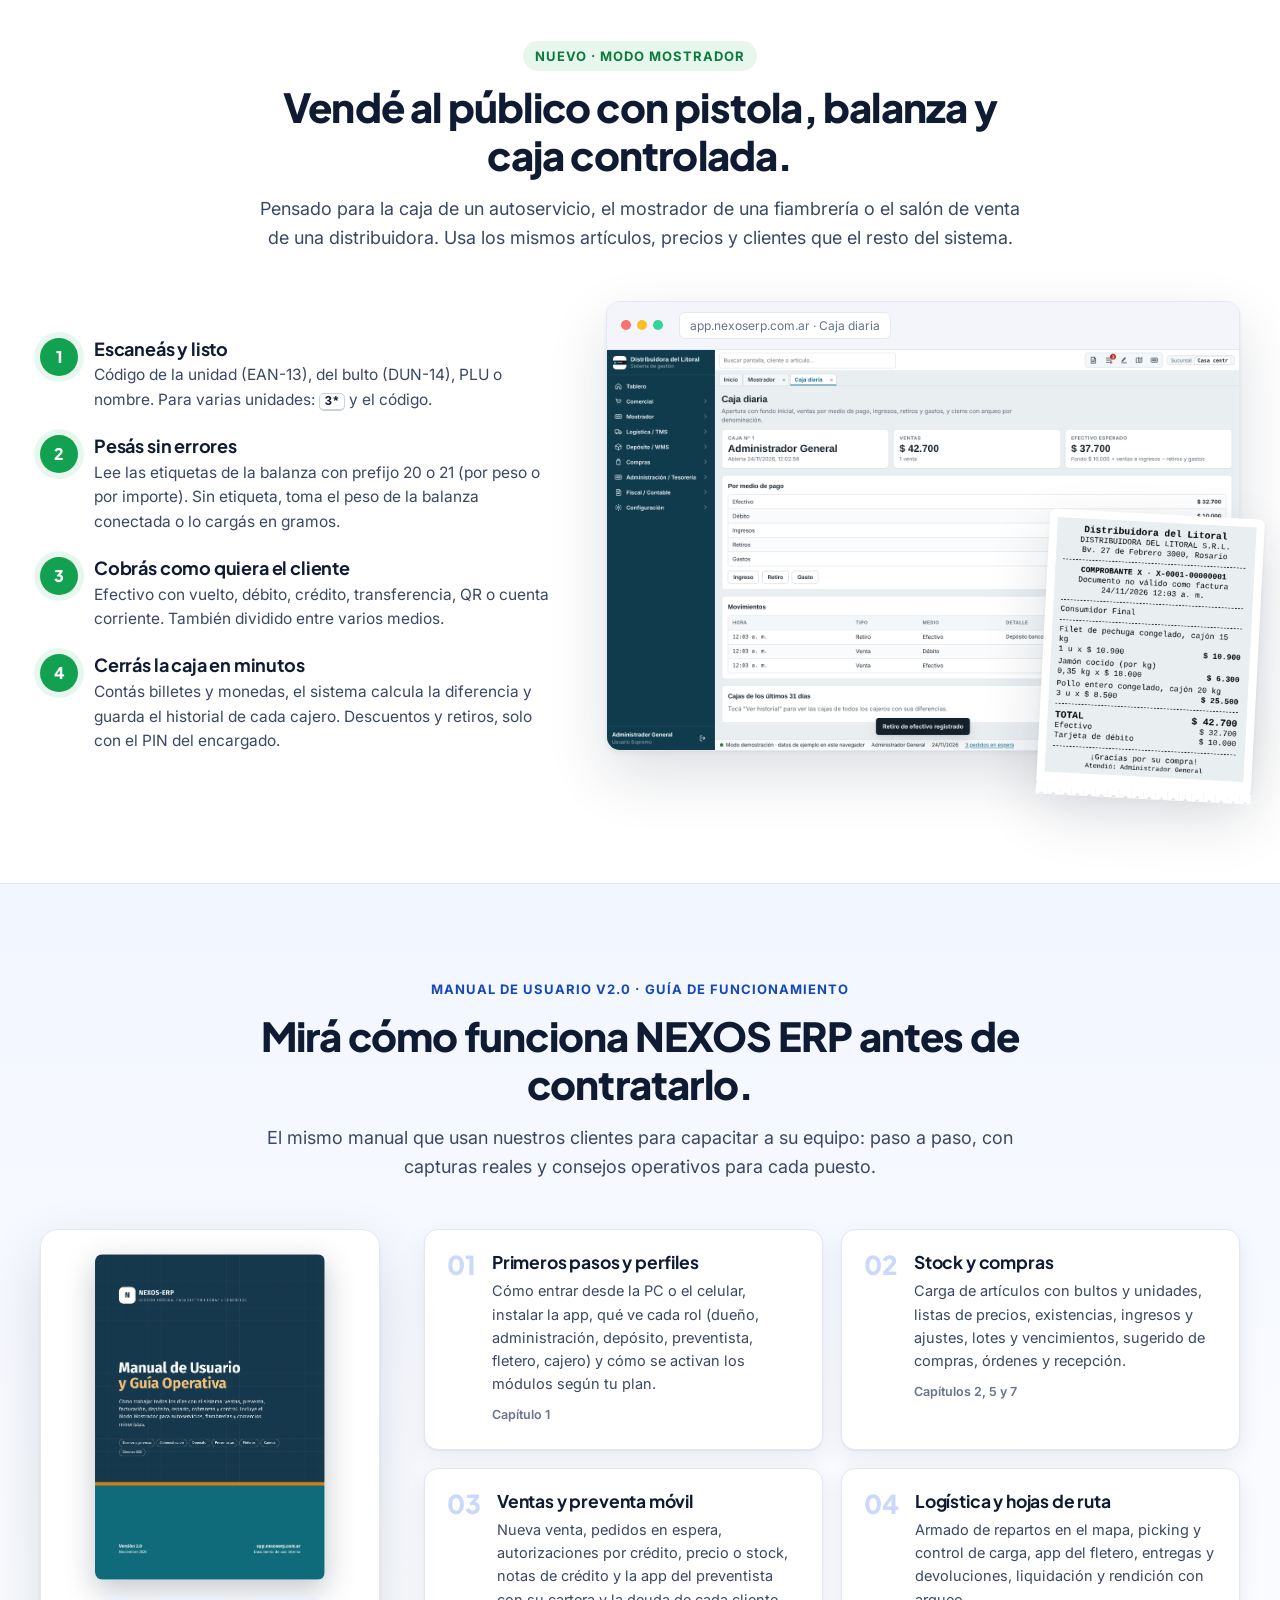
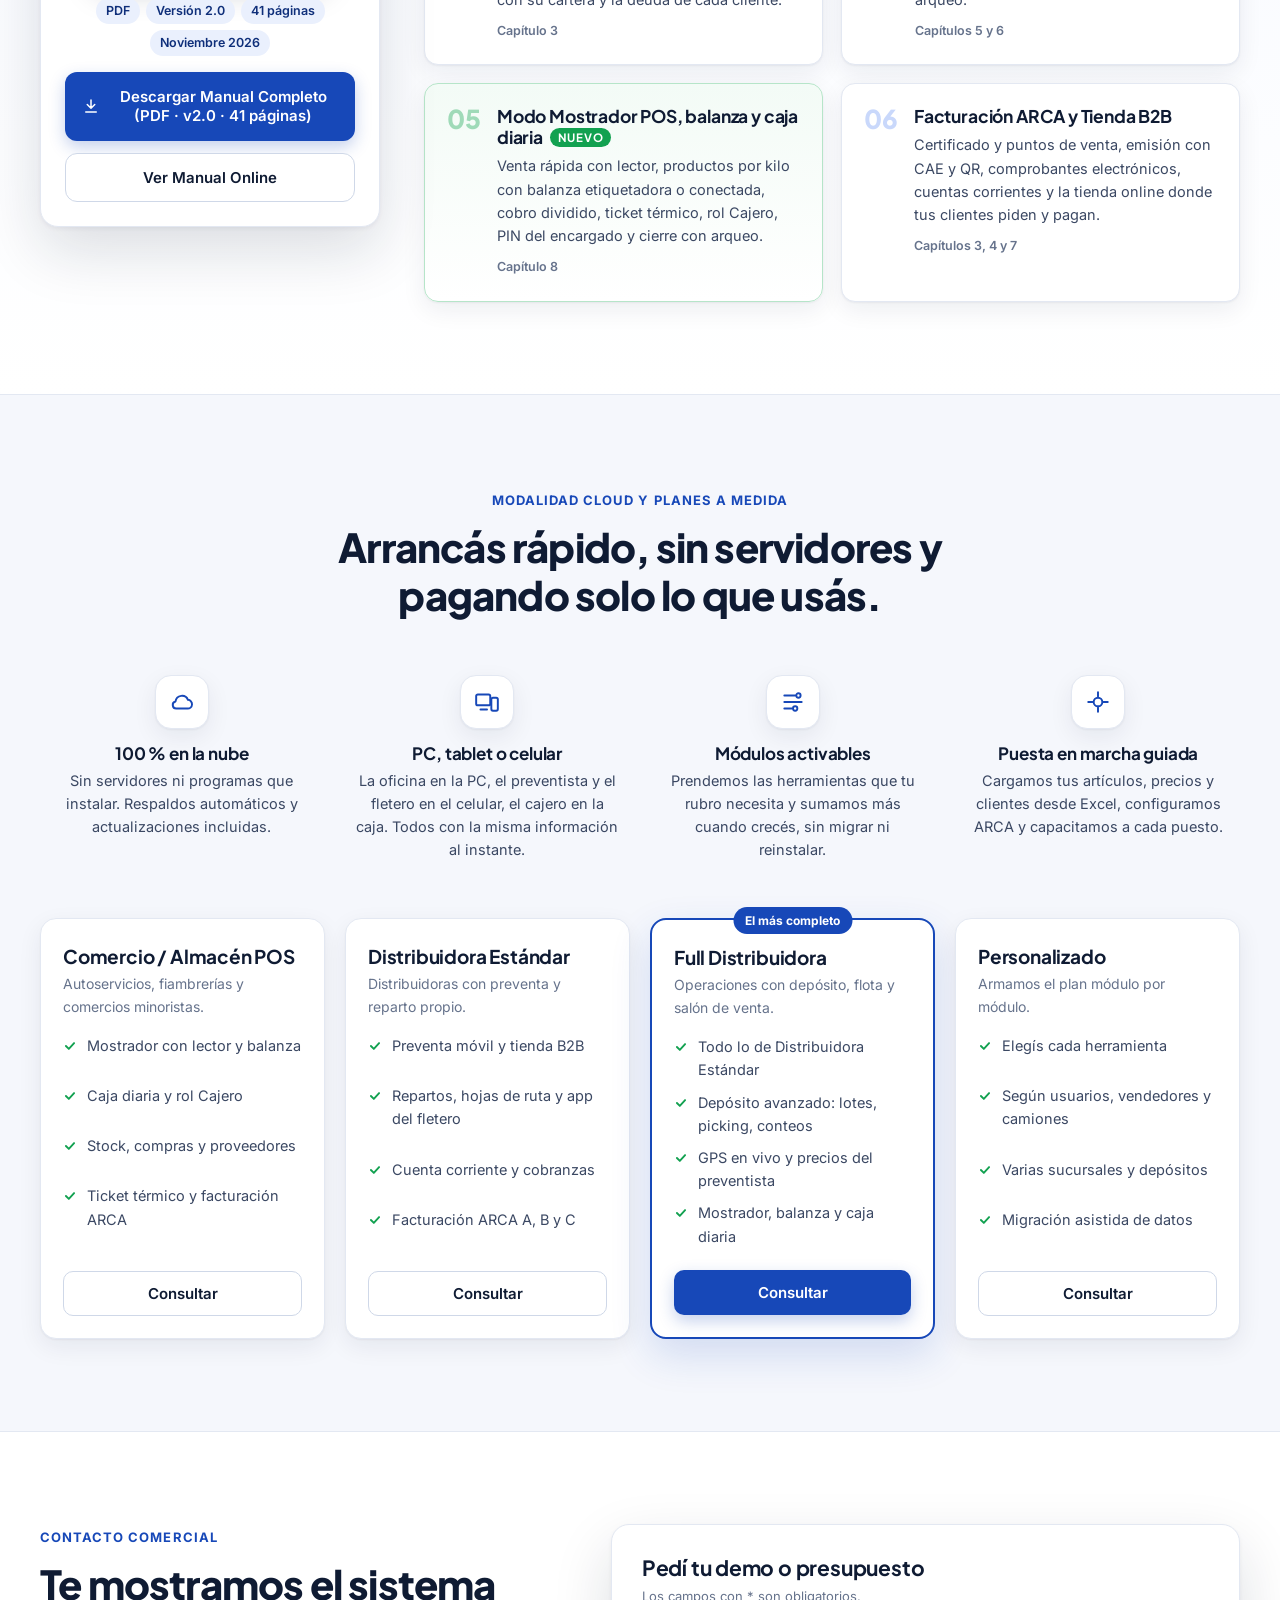
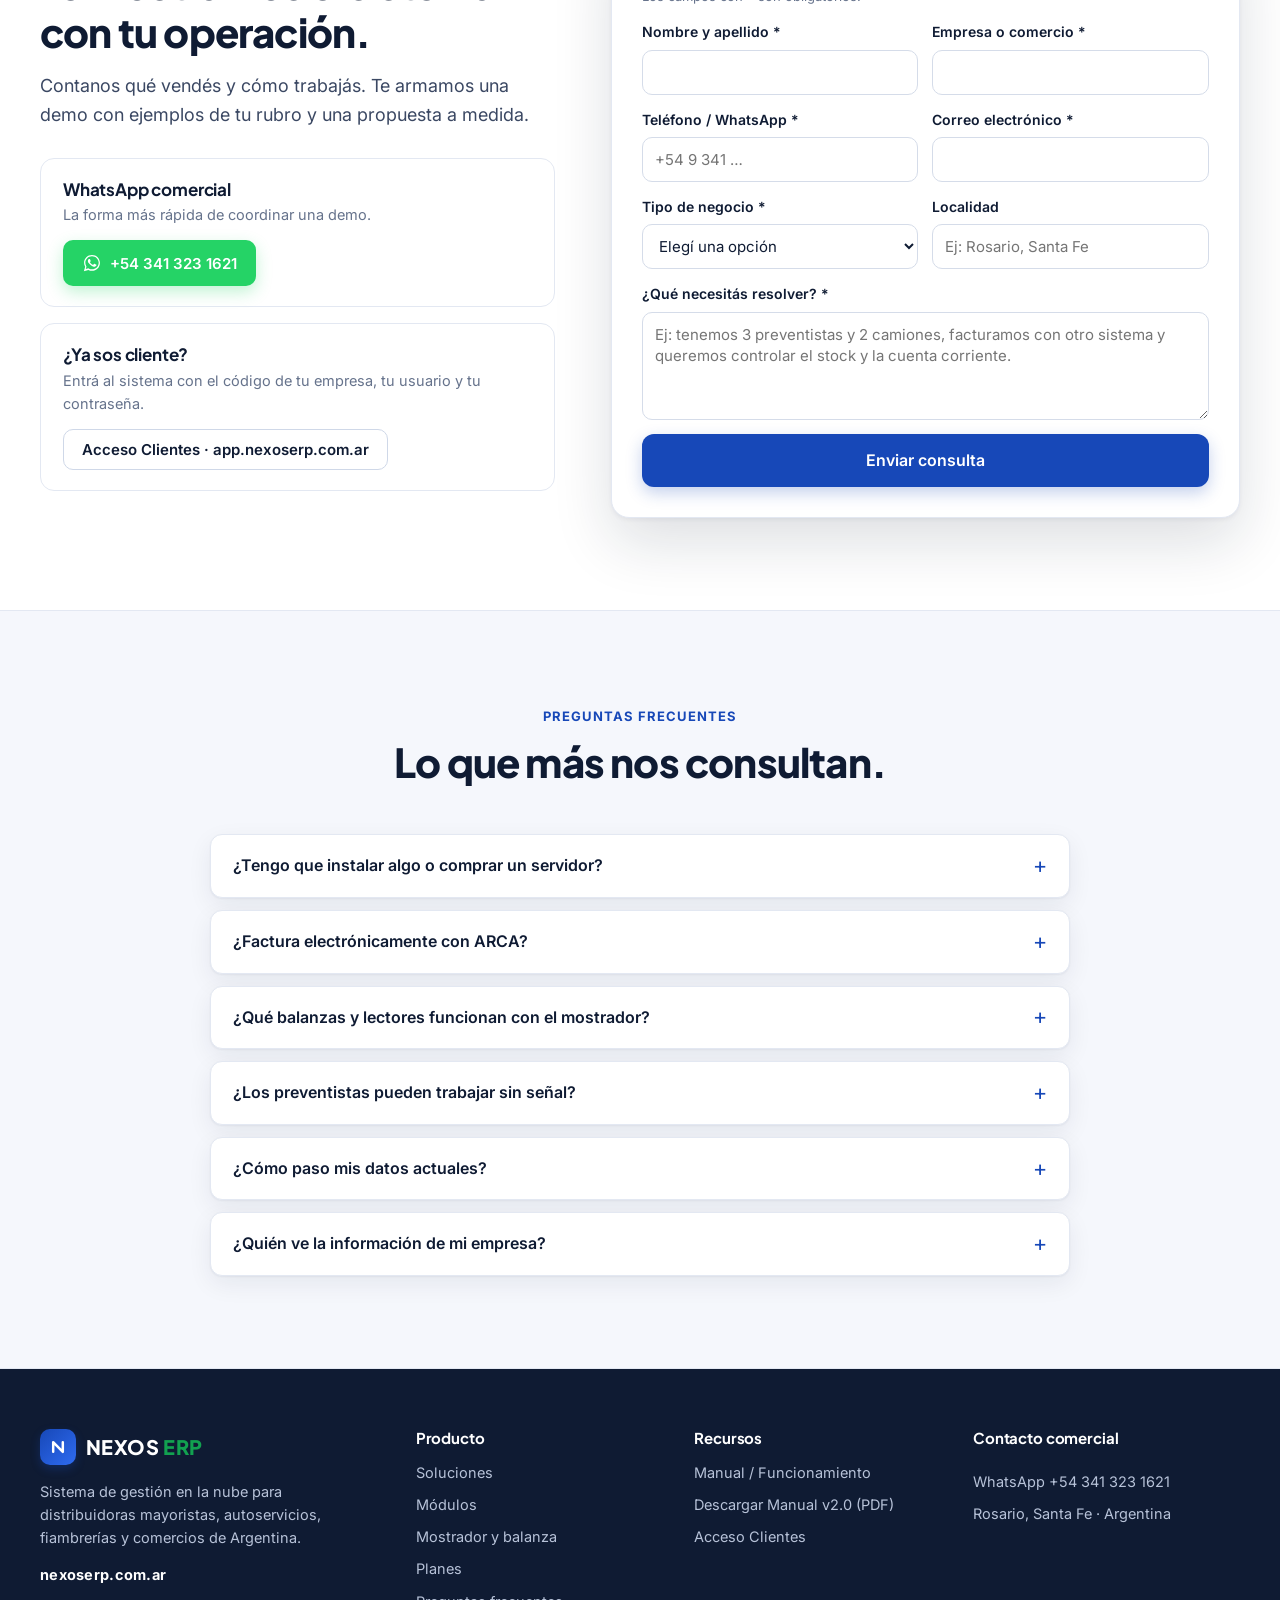
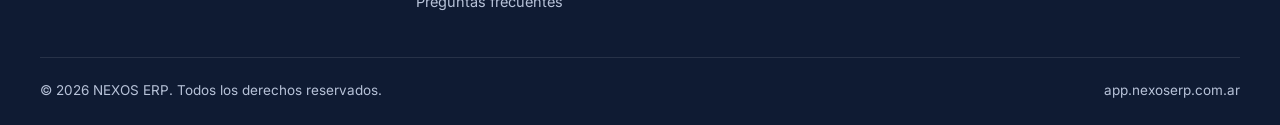
==== commit 1d3c97b3: "Renovación de la web comercial y sección Manual de Usuario v2.0 - Diseño claro con acentos azul y ve" ====
--- a/index.html
+++ b/index.html
@@ -3,14 +3,16 @@
 <head>
 <meta charset="utf-8">
 <meta name="viewport" content="width=device-width,initial-scale=1,viewport-fit=cover">
-<title>NEXOS-ERP · Plataforma cloud ERP + WMS + TMS + CRM para empresas de distribución</title>
-<meta name="description" content="NEXOS-ERP: plataforma cloud multi-tenant para distribuidoras y operadores logísticos mayoristas. Gestión administrativa, inventario dual Bultos UxB y Unidades, logística de repartos, preventa móvil, portal B2B y facturación electrónica ARCA.">
-<meta name="theme-color" content="#090E1A">
+<title>NEXOS ERP · Sistema de gestión para distribuidoras y comercios · Stock, reparto, mostrador y facturación ARCA</title>
+<meta name="description" content="NEXOS ERP: sistema de gestión en la nube para distribuidoras mayoristas, autoservicios, fiambrerías y comercios de Argentina. Stock, ventas, preventa móvil, reparto, mostrador con balanza, caja diaria y facturación electrónica ARCA.">
+<meta name="theme-color" content="#ffffff">
+<link rel="canonical" href="https://nexoserp.com.ar/">
 <meta property="og:type" content="website">
-<meta property="og:title" content="NEXOS-ERP · Infraestructura integral para empresas de distribución">
-<meta property="og:description" content="ERP + WMS + TMS + CRM en una única plataforma cloud multi-tenant, con facturación electrónica ARCA y preventa móvil.">
-<meta property="og:image" content="captura-erp.png">
-<link rel="icon" href="data:image/svg+xml,%3Csvg xmlns='http://www.w3.org/2000/svg' viewBox='0 0 64 64'%3E%3Crect width='64' height='64' rx='14' fill='%230284C7'/%3E%3Cpath d='M18 46V18l28 28V18' stroke='%23fff' stroke-width='7' fill='none' stroke-linecap='round' stroke-linejoin='round'/%3E%3C/svg%3E">
+<meta property="og:url" content="https://nexoserp.com.ar/">
+<meta property="og:title" content="NEXOS ERP · Gestión integral para distribuidoras y comercios">
+<meta property="og:description" content="Controlá stock, ventas, reparto, mostrador y facturación ARCA en un solo lugar.">
+<meta property="og:image" content="https://nexoserp.com.ar/captura-erp.png">
+<link rel="icon" href="data:image/svg+xml,%3Csvg xmlns='http://www.w3.org/2000/svg' viewBox='0 0 64 64'%3E%3Crect width='64' height='64' rx='14' fill='%231748B8'/%3E%3Cpath d='M18 46V18l28 28V18' stroke='%23fff' stroke-width='7' fill='none' stroke-linecap='round' stroke-linejoin='round'/%3E%3C/svg%3E">
 <link rel="preconnect" href="https://fonts.googleapis.com">
 <link rel="preconnect" href="https://fonts.gstatic.com" crossorigin>
 <link href="https://fonts.googleapis.com/css2?family=Inter:wght@400;500;600;700&family=Plus+Jakarta+Sans:wght@600;700;800&display=swap" rel="stylesheet">
@@ -22,25 +24,26 @@
 <!-- ============ ENCABEZADO ============ -->
 <header class="nav" id="nav">
   <div class="wrap nav-in">
-    <a class="marca" href="#inicio" aria-label="NEXOS-ERP, inicio">
+    <a class="marca" href="#inicio" aria-label="NEXOS ERP, inicio">
       <span class="marca-iso" aria-hidden="true"><svg viewBox="0 0 32 32"><path d="M9 23V9l14 14V9"/></svg></span>
-      <span class="marca-txt">NEXOS<span>-ERP</span></span>
+      <span class="marca-txt">NEXOS <span>ERP</span></span>
     </a>
     <nav class="nav-links" id="menu" aria-label="Secciones">
-      <a href="#arquitectura">Arquitectura <small>ERP·WMS·TMS·CRM</small></a>
-      <a href="#capacidades">Capacidades Técnicas</a>
-      <a href="#escalabilidad">Escalabilidad</a>
-      <a href="#licenciamiento">Licenciamiento</a>
+      <a href="#soluciones">Soluciones</a>
+      <a href="#modulos">Módulos</a>
+      <a href="#mostrador">Mostrador y balanza</a>
+      <a href="#manual">Manual / Funcionamiento</a>
+      <a href="#planes">Planes</a>
       <a href="#contacto">Contacto</a>
       <div class="nav-acc-movil">
-        <a class="btn btn-ghost-dark" href="https://nexos-erpmt.vercel.app" rel="noopener">Acceso Clientes</a>
-        <a class="btn btn-primary" href="#contacto">Solicitar Demostración</a>
+        <a class="btn btn-outline" href="https://app.nexoserp.com.ar" rel="noopener">Acceso Clientes</a>
+        <a class="btn btn-wa js-wa" data-msg="demo" href="https://wa.me/5493413231621" target="_blank" rel="noopener">Solicitar Demo</a>
       </div>
     </nav>
     <div class="nav-acc">
-      <a class="btn btn-ghost-dark" href="https://nexos-erpmt.vercel.app" rel="noopener">
+      <a class="btn btn-outline" href="https://app.nexoserp.com.ar" rel="noopener">
         <svg viewBox="0 0 24 24" aria-hidden="true"><rect x="4" y="10" width="16" height="10" rx="2"/><path d="M8 10V7a4 4 0 0 1 8 0v3"/></svg>Acceso Clientes</a>
-      <a class="btn btn-primary" href="#contacto">Solicitar Demostración</a>
+      <a class="btn btn-primary js-wa" data-msg="demo" href="https://wa.me/5493413231621" target="_blank" rel="noopener">Solicitar Demo</a>
     </div>
     <button class="nav-burger" id="burger" aria-label="Abrir menú" aria-expanded="false" aria-controls="menu"><span></span><span></span><span></span></button>
   </div>
@@ -49,357 +52,341 @@
 <main id="contenido">
 <!-- ============ HERO ============ -->
 <section class="hero" id="inicio">
-  <div class="hero-grid" aria-hidden="true"></div>
   <div class="wrap hero-in">
     <div class="hero-copy">
-      <p class="eyebrow"><span class="dot"></span>PLATAFORMA CLOUD MULTI-TENANT · ERP + WMS + TMS + CRM / B2B</p>
-      <h1>Infraestructura integral para el gobierno operativo de empresas de distribución y logística mayorista.</h1>
-      <p class="hero-sub">Unificación nativa de gestión administrativa, control de inventario dual (Bultos UxB y Unidades), planificación de transporte, preventa móvil con aislamiento de cartera y portal B2B, compatible con facturación electrónica ARCA (A, B y C con CAE y Código QR fiscal).</p>
+      <p class="eyebrow"><span class="dot"></span>Sistema de gestión en la nube · Hecho en Rosario para la Argentina</p>
+      <h1>Controlá stock, ventas, reparto, mostrador y <span class="resalta">facturación ARCA</span> en un solo lugar.</h1>
+      <p class="hero-sub">NEXOS ERP es el sistema de gestión para distribuidoras mayoristas, autoservicios, fiambrerías y comercios. Pedidos, preventa móvil, depósito, hojas de ruta, caja de mostrador con balanza y facturas con CAE, todo conectado y en tiempo real. Sin servidores ni instalaciones: entrás desde la PC, la tablet o el celular.</p>
       <div class="hero-cta">
         <a class="btn btn-wa btn-lg js-wa" data-msg="demo" href="https://wa.me/5493413231621" target="_blank" rel="noopener">
           <svg viewBox="0 0 32 32" aria-hidden="true" class="ico-wa"><path d="M16 3C9 3 3.3 8.6 3.3 15.6c0 2.3.6 4.5 1.8 6.4L3 29l7.2-2c1.8 1 3.8 1.5 5.8 1.5 7 0 12.7-5.6 12.7-12.6C28.7 8.6 23 3 16 3zm0 23.1c-1.9 0-3.7-.5-5.3-1.4l-.4-.2-4.3 1.2 1.2-4.2-.3-.4c-1-1.6-1.6-3.5-1.6-5.4C5.3 9.8 10.1 5.1 16 5.1s10.7 4.7 10.7 10.5S21.9 26.1 16 26.1zm5.9-7.8c-.3-.2-1.9-.9-2.2-1-.3-.1-.5-.2-.7.2-.2.3-.8 1-1 1.2-.2.2-.4.2-.7.1-.3-.2-1.4-.5-2.6-1.6-1-.9-1.6-1.9-1.8-2.2-.2-.3 0-.5.1-.7l.5-.6c.2-.2.2-.3.3-.6.1-.2 0-.4 0-.6l-1-2.4c-.3-.6-.5-.5-.7-.5h-.6c-.2 0-.6.1-.9.4-.3.3-1.2 1.1-1.2 2.7s1.2 3.2 1.4 3.4c.2.2 2.4 3.6 5.8 5 .8.3 1.4.5 1.9.7.8.2 1.5.2 2.1.1.6-.1 1.9-.8 2.2-1.5.3-.7.3-1.4.2-1.5-.1-.2-.3-.3-.6-.4z"/></svg>
-          Agendar Demostración Técnica (WhatsApp)</a>
-        <a class="btn btn-outline-light btn-lg" href="#contacto">Solicitar Propuesta Comercial por Email</a>
-      </div>
-      <dl class="hero-kpis">
-        <div><dt>Módulos nativos integrados</dt><dd class="num">4</dd></div>
-        <div><dt>Puesta en producción*</dt><dd class="num">24–48 h</dd></div>
-        <div><dt>Aislamiento de datos</dt><dd>RLS por fila</dd></div>
-      </dl>
-      <p class="hero-nota">* Una vez recibidos los maestros de artículos y clientes en planilla.</p>
+          Solicitar Demo por WhatsApp</a>
+        <a class="btn btn-outline btn-lg" href="https://app.nexoserp.com.ar" rel="noopener">Acceso Clientes</a>
+        <a class="btn btn-link btn-lg" href="#manual">Ver Manual de Usuario →</a>
+      </div>
+      <ul class="hero-checks">
+        <li>Facturas A, B y C con CAE y QR</li>
+        <li>Bultos y unidades sin errores</li>
+        <li>Mostrador con balanza y caja</li>
+      </ul>
     </div>
 
     <div class="hero-visual" aria-label="Capturas reales del sistema en modo demostración">
       <figure class="frame-desk">
-        <div class="frame-bar"><i></i><i></i><i></i><span>nexos-erpmt.vercel.app · Facturación / Emisión</span></div>
-        <img src="captura-erp.png" alt="Pantalla de Facturación y Emisión del ERP con columnas Código, Cliente, BULTOS y UNIDADES" width="2400" height="1429" fetchpriority="high">
-      </figure>
-      <figure class="frame-doc">
-        <img src="captura-comprobante.png" alt="Factura A en hoja A4 apaisada, Original y Duplicado, con QR fiscal ARCA y QR de pago" width="2695" height="1906" loading="lazy">
+        <div class="frame-bar"><i></i><i></i><i></i><span>app.nexoserp.com.ar · Facturación / Emisión</span></div>
+        <img src="captura-erp.png" alt="Pantalla de facturación del ERP con columnas de código, cliente, bultos y unidades" width="2400" height="1429" fetchpriority="high">
       </figure>
       <figure class="frame-phone">
         <div class="phone-notch" aria-hidden="true"></div>
-        <img src="captura-preventista.png" alt="App del preventista: cliente 01453 con alerta de deuda vencida y catálogo con carga de bultos y unidades" width="1170" height="2532" loading="lazy">
+        <img src="captura-preventista.png" alt="App del preventista con alerta de deuda vencida y catálogo" width="1170" height="2532" loading="lazy">
       </figure>
-    </div>
-  </div>
-  <div class="wrap hero-sellos">
-    <span>Facturación electrónica ARCA · RG 4892/2020</span><span>Aplicación web progresiva (PWA)</span><span>Aislamiento multi-tenant</span><span>Operación en tiempo real</span>
-  </div>
-</section>
-
-<!-- ============ ARQUITECTURA ============ -->
-<section class="sec" id="arquitectura">
+      <div class="float-card fc-1" aria-hidden="true"><b>CAE aprobado</b><span>Factura B 0003-00001245</span></div>
+      <div class="float-card fc-2" aria-hidden="true"><b>Reparto 14 · Camión 2</b><span>38 bultos · 12 paradas</span></div>
+    </div>
+  </div>
+  <div class="wrap sellos">
+    <span>Facturación electrónica ARCA</span><span>Funciona en PC, tablet y celular</span><span>Datos aislados por empresa</span><span>Actualizaciones incluidas</span><span>Soporte desde Rosario</span>
+  </div>
+</section>
+
+<!-- ============ SOLUCIONES ============ -->
+<section class="sec" id="soluciones">
   <div class="wrap">
     <header class="sec-head">
-      <p class="kicker">Arquitectura funcional de la suite</p>
-      <h2>Cuatro módulos nativos sobre un único modelo de datos.</h2>
-      <p class="lead">Cada operación —pedido, reserva de stock, preparación, despacho, facturación y cobranza— se registra una sola vez y se propaga de forma transaccional a todas las áreas. Sin interfaces entre sistemas, sin conciliaciones manuales.</p>
+      <p class="kicker">Soluciones por tipo de negocio</p>
+      <h2>Un sistema que se adapta a cómo vendés.</h2>
+      <p class="lead">Activás solo lo que tu negocio necesita. Una distribuidora con preventistas y camiones no usa lo mismo que una fiambrería con mostrador, y no tiene por qué pagarlo.</p>
+    </header>
+    <div class="soluciones">
+      <article class="sol sol-azul">
+        <div class="sol-head">
+          <span class="sol-ico" aria-hidden="true"><svg viewBox="0 0 24 24"><path d="M3 7h11v9H3z"/><path d="M14 10h4l3 3v3h-7"/><circle cx="7" cy="18" r="2"/><circle cx="17" cy="18" r="2"/></svg></span>
+          <div><h3>Distribuidoras mayoristas</h3><p>Alimentos, congelados, bebidas, limpieza, golosinas, consumo masivo.</p></div>
+        </div>
+        <ul class="checks">
+          <li><b>Preventa móvil:</b> cada vendedor ve su cartera, la deuda del cliente y toma pedidos aunque no tenga señal.</li>
+          <li><b>Hojas de ruta:</b> armás los repartos sobre el mapa, controlás la carga del camión y el fletero rinde con arqueo.</li>
+          <li><b>Bultos y vencimientos:</b> stock en bultos y unidades, lotes con salida por vencimiento (FEFO), picking y control de carga.</li>
+          <li><b>Cuenta corriente:</b> saldos, cobranzas imputadas, límites de crédito y pedidos retenidos para autorizar.</li>
+        </ul>
+        <figure class="sol-img"><img src="captura-repartos-mapa.png" alt="Armado de reparto sobre el mapa con ocupación del camión" width="2400" height="1429" loading="lazy"></figure>
+      </article>
+      <article class="sol sol-verde">
+        <div class="sol-head">
+          <span class="sol-ico" aria-hidden="true"><svg viewBox="0 0 24 24"><path d="M4 9l1.5-5h13L20 9"/><path d="M4 9h16v2a3 3 0 0 1-5.3 2 3 3 0 0 1-5.4 0A3 3 0 0 1 4 11z"/><path d="M5 13v7h14v-7"/></svg></span>
+          <div><h3>Comercios, autoservicios y fiambrerías</h3><p>Almacenes, carnicerías, granjas, dietéticas, salones de venta de distribuidoras.</p></div>
+        </div>
+        <ul class="checks">
+          <li><b>Modo Mostrador (POS):</b> escaneás con la pistola, cobrás con <kbd>F8</kbd> y sale el ticket. Rápido, sin mouse.</li>
+          <li><b>Balanza:</b> etiquetas con prefijo 20/21 (por peso o importe) o balanza conectada por cable a la PC.</li>
+          <li><b>Caja diaria:</b> apertura con fondo, retiros y gastos, cierre con arqueo de billetes y diferencias por cajero.</li>
+          <li><b>Ticket térmico 58/80 mm:</b> ticket X o factura con CAE y QR de ARCA, en la impresora que ya tenés.</li>
+        </ul>
+        <figure class="sol-img"><img src="captura-mostrador.png" alt="Pantalla de venta en mostrador con artículos por unidad y por kilo" width="1500" height="950" loading="lazy"></figure>
+      </article>
+    </div>
+  </div>
+</section>
+
+<!-- ============ MÓDULOS ============ -->
+<section class="sec sec-alt" id="modulos">
+  <div class="wrap">
+    <header class="sec-head">
+      <p class="kicker">Módulos principales</p>
+      <h2>Todo conectado: cargás una vez y se actualiza en todas las áreas.</h2>
+      <p class="lead">El pedido reserva el stock, el depósito lo prepara, la factura sale con CAE, el camión lo entrega y la cobranza baja la cuenta corriente. Sin planillas paralelas ni pasar datos a mano.</p>
     </header>
     <div class="mods">
       <article class="mod">
-        <div class="mod-tag">ERP</div>
-        <h3>Enterprise Resource Planning</h3>
-        <p class="mod-sub">Administración y Finanzas</p>
-        <ul>
-          <li>Gestión de compras y órdenes de compra por proveedor.</li>
-          <li>Matrices de listas de precios por canal, familia y proveedor.</li>
-          <li>Cuentas corrientes con imputación cronológica automatizada de cobranzas.</li>
-          <li>Auditoría de operaciones por perfil de usuario.</li>
-          <li>Comprobantes electrónicos ARCA: Facturas A, B y C con CAE y Código QR fiscal (RG 4892/2020).</li>
-        </ul>
-      </article>
-      <article class="mod">
-        <div class="mod-tag">WMS</div>
-        <h3>Warehouse Management System</h3>
-        <p class="mod-sub">Gestión de Depósito e Inventario</p>
-        <ul>
-          <li>Existencias en tiempo real con conversión matemática automatizada entre <b>Bultos (UxB)</b> y <b>Unidades</b>.</li>
-          <li>Consolidados de preparación de pedidos por tanda y por cliente.</li>
-          <li>Trazabilidad de movimientos físicos, lotes y vencimientos (FEFO).</li>
-          <li>Recepción de mercadería, ajustes, mermas y conteos.</li>
-        </ul>
-      </article>
-      <article class="mod">
-        <div class="mod-tag">TMS</div>
-        <h3>Transport Management System</h3>
-        <p class="mod-sub">Logística y Distribución</p>
-        <ul>
-          <li>Consolidación de tandas de carga por unidad de transporte.</li>
-          <li>Hojas de Ruta y Planillas de Descarga segmentadas por cliente.</li>
-          <li>Rendición de transporte con arqueo y control de retornos en ruta.</li>
-          <li>Zonificación de reparto y capacidad de flota por bultos y kilos.</li>
-        </ul>
-        <a class="mod-link" href="#logistica">Ver el módulo en operación →</a>
-      </article>
-      <article class="mod">
-        <div class="mod-tag">CRM · B2B</div>
-        <h3>Gestión Comercial y Preventa Móvil</h3>
-        <p class="mod-sub">Fuerza de ventas y autogestión mayorista</p>
-        <ul>
-          <li>Aplicación web progresiva (PWA) para preventistas, con operación sin conectividad.</li>
-          <li>Segregación estricta de carteras por vendedor.</li>
-          <li>Alertas preventivas de riesgo crediticio y mora en el punto de venta.</li>
-          <li>Portal B2B de autogestión con catálogo digital y estado de cuenta.</li>
-        </ul>
-      </article>
-    </div>
-    <div class="flujo" aria-label="Flujo transaccional">
-      <span>Pedido</span><i aria-hidden="true"></i><span>Reserva de stock</span><i aria-hidden="true"></i><span>Picking</span><i aria-hidden="true"></i><span>Facturación ARCA</span><i aria-hidden="true"></i><span>Despacho</span><i aria-hidden="true"></i><span>Rendición</span><i aria-hidden="true"></i><span>Cobranza</span>
-    </div>
-  </div>
-</section>
-
-<!-- ============ LOGÍSTICA Y FLOTA (TMS) ============ -->
-<section class="sec sec-alt" id="logistica">
+        <span class="mod-ico" aria-hidden="true"><svg viewBox="0 0 24 24"><path d="M7 3h7l5 5v13H7z"/><path d="M14 3v5h5"/><rect x="9.5" y="12" width="5" height="5"/></svg></span>
+        <h3>Facturación electrónica ARCA</h3>
+        <p>Facturas, notas de crédito y débito A, B y C con CAE y código QR. Comprobantes A4 Original y Duplicado o ticket térmico, con QR de pago para cobrar más rápido.</p>
+      </article>
+      <article class="mod">
+        <span class="mod-ico" aria-hidden="true"><svg viewBox="0 0 24 24"><path d="M3 7l9-4 9 4-9 4-9-4z"/><path d="M3 7v10l9 4 9-4V7"/><path d="M12 11v10"/></svg></span>
+        <h3>Stock, depósitos y vencimientos</h3>
+        <p>Existencias en tiempo real en bultos y unidades, varios depósitos y ubicaciones, lotes con vencimiento, recepción con escáner, ajustes, mermas y conteos cíclicos.</p>
+      </article>
+      <article class="mod">
+        <span class="mod-ico" aria-hidden="true"><svg viewBox="0 0 24 24"><rect x="7" y="2" width="10" height="20" rx="2"/><path d="M11 18h2"/></svg></span>
+        <h3>Logística y app móvil</h3>
+        <p>App para preventistas y fleteros, sin descargar nada de las tiendas. Repartos por camión, hojas de ruta, entregas parciales, devoluciones con motivo y rendición con arqueo.</p>
+      </article>
+      <article class="mod">
+        <span class="mod-ico" aria-hidden="true"><svg viewBox="0 0 24 24"><rect x="3" y="4" width="18" height="12" rx="1.5"/><path d="M7 20h10M12 16v4"/><path d="M7 8h4M7 11h6"/></svg></span>
+        <h3>Punto de venta: mostrador y balanza</h3>
+        <p>Venta rápida con lector de códigos, productos por kilo, cobro dividido en varios medios, ticket o factura y caja diaria por cajero con PIN de encargado.</p>
+      </article>
+      <article class="mod">
+        <span class="mod-ico" aria-hidden="true"><svg viewBox="0 0 24 24"><circle cx="9" cy="20" r="1.5"/><circle cx="18" cy="20" r="1.5"/><path d="M2 3h3l2.5 12h12L22 7H6"/></svg></span>
+        <h3>Tienda B2B online</h3>
+        <p>Tus clientes piden solos desde el celular, con sus precios, su estado de cuenta y sus comprobantes. Los pedidos entran directo al sistema.</p>
+      </article>
+      <article class="mod">
+        <span class="mod-ico" aria-hidden="true"><svg viewBox="0 0 24 24"><rect x="3" y="6" width="18" height="12" rx="2"/><circle cx="12" cy="12" r="2.5"/><path d="M6 9v.01M18 15v.01"/></svg></span>
+        <h3>Administración y tesorería</h3>
+        <p>Cuentas corrientes, cobranzas, compras y proveedores, caja, listas de precios por familia, comisiones, autorizaciones por área y estadísticas para decidir.</p>
+      </article>
+    </div>
+    <div class="flujo" aria-label="Recorrido de una venta">
+      <span>Pedido</span><i aria-hidden="true"></i><span>Stock reservado</span><i aria-hidden="true"></i><span>Preparación</span><i aria-hidden="true"></i><span>Factura ARCA</span><i aria-hidden="true"></i><span>Reparto</span><i aria-hidden="true"></i><span>Rendición</span><i aria-hidden="true"></i><span>Cobranza</span>
+    </div>
+  </div>
+</section>
+
+<!-- ============ MOSTRADOR ============ -->
+<section class="sec" id="mostrador">
   <div class="wrap">
     <header class="sec-head">
-      <p class="kicker">Módulo TMS · Logística y flota</p>
-      <h2>Planificación de repartos georreferenciada y ejecución en ruta.</h2>
-      <p class="lead">La oficina consolida los comprobantes por unidad de transporte sobre el mapa de clientes y controla la ocupación de cada camión; el fletero ejecuta la hoja de ruta desde su terminal móvil y la rendición se concilia contra lo efectivamente entregado.</p>
-    </header>
-    <div class="tms">
-      <figure class="tms-desk">
-        <div class="frame-desk frame-desk--light">
-          <div class="frame-bar"><i></i><i></i><i></i><span>nexos-erpmt.vercel.app · Reparto · Carga y ruta</span></div>
-          <img src="captura-repartos-mapa.png" alt="Reparto asignado a camión y chofer, con ocupación de bultos y kilos, mapa de clientes con trazado de ruta y carga del camión en BULTOS UxB y UNIDADES" width="2400" height="1429" loading="lazy">
-        </div>
-        <figcaption><b>Armado y control del reparto.</b> Asignación por camión y chofer, ocupación de la unidad en bultos y kilos, paradas numeradas con trazado de ruta optimizado por cercanía y carga consolidada en <code>BULTOS UxB ┃ UNIDADES</code>.</figcaption>
-      </figure>
-      <figure class="tms-phone">
-        <div class="frame-phone frame-phone--static"><div class="phone-notch" aria-hidden="true"></div><img src="captura-fletero.png" alt="App del fletero: hoja de ruta activa con avance de entregas, detalle de bultos y unidades por cliente, cobro y devolución registrada" width="1170" height="2532" loading="lazy"></div>
-        <figcaption><b>App del fletero.</b> Hoja de ruta activa, entregas pendientes por cliente, detalle de bultos y unidades a descargar, cobros y retornos con motivo.</figcaption>
-      </figure>
-    </div>
-    <ul class="tms-puntos">
-      <li><b>Consolidación por unidad de transporte.</b> Tandas de carga incrementales, control de capacidad y bloqueo del reparto al iniciar la preparación.</li>
-      <li><b>Ruteo y navegación.</b> Orden de paradas por cercanía desde el depósito y apertura directa del recorrido en Google Maps.</li>
-      <li><b>Registro en el punto de entrega.</b> Entregas totales o parciales, rechazos por artículo con motivo, cobros en efectivo o transferencia con comprobante fotográfico.</li>
-      <li><b>Rendición y retornos.</b> Arqueo de efectivo por denominación, conciliación automática contra lo entregado y reingreso de la mercadería devuelta a stock.</li>
-    </ul>
-    <p class="nota-mapa">En el entorno de demostración el mapa se presenta sobre un plano ilustrativo; en producción se utiliza cartografía de OpenStreetMap.</p>
-  </div>
-</section>
-
-<!-- ============ CAPACIDADES ============ -->
-<section class="sec sec-dark" id="capacidades">
+      <p class="kicker kicker-verde">Nuevo · Modo Mostrador</p>
+      <h2>Vendé al público con pistola, balanza y caja controlada.</h2>
+      <p class="lead">Pensado para la caja de un autoservicio, el mostrador de una fiambrería o el salón de venta de una distribuidora. Usa los mismos artículos, precios y clientes que el resto del sistema.</p>
+    </header>
+    <div class="pos-grid">
+      <div class="pos-feats">
+        <div class="feat"><span class="feat-n">1</span><div><h3>Escaneás y listo</h3><p>Código de la unidad (EAN-13), del bulto (DUN-14), PLU o nombre. Para varias unidades: <kbd>3*</kbd> y el código.</p></div></div>
+        <div class="feat"><span class="feat-n">2</span><div><h3>Pesás sin errores</h3><p>Lee las etiquetas de la balanza con prefijo 20 o 21 (por peso o por importe). Sin etiqueta, toma el peso de la balanza conectada o lo cargás en gramos.</p></div></div>
+        <div class="feat"><span class="feat-n">3</span><div><h3>Cobrás como quiera el cliente</h3><p>Efectivo con vuelto, débito, crédito, transferencia, QR o cuenta corriente. También dividido entre varios medios.</p></div></div>
+        <div class="feat"><span class="feat-n">4</span><div><h3>Cerrás la caja en minutos</h3><p>Contás billetes y monedas, el sistema calcula la diferencia y guarda el historial de cada cajero. Descuentos y retiros, solo con el PIN del encargado.</p></div></div>
+      </div>
+      <div class="pos-vis">
+        <figure class="frame-desk">
+          <div class="frame-bar"><i></i><i></i><i></i><span>app.nexoserp.com.ar · Caja diaria</span></div>
+          <img src="captura-caja.png" alt="Caja diaria con ventas por medio de pago, efectivo esperado y movimientos" width="1500" height="950" loading="lazy">
+        </figure>
+        <figure class="ticket"><img src="captura-ticket.png" alt="Ticket térmico de 80 mm con detalle, total y medios de pago" width="610" height="780" loading="lazy"></figure>
+      </div>
+    </div>
+  </div>
+</section>
+
+<!-- ============ MANUAL ============ -->
+<section class="sec sec-manual" id="manual">
   <div class="wrap">
     <header class="sec-head">
-      <p class="kicker">Diferenciales técnicos y operativos</p>
-      <h2>Precisión operativa de punta a punta.</h2>
-    </header>
-    <div class="caps">
-      <article class="cap">
-        <div class="cap-ico" aria-hidden="true"><svg viewBox="0 0 24 24"><path d="M3 7l9-4 9 4-9 4-9-4z"/><path d="M3 7v10l9 4 9-4V7"/><path d="M12 11v10"/></svg></div>
-        <h3>Trazabilidad dual <code>Bultos UxB ┃ Unidades</code></h3>
-        <p>Precisión aritmética en toda la cadena operativa: captura del pedido, reserva de stock, picking en depósito, facturación y rendición de transporte. La conversión es automática: 20 unidades de un bulto de 16 se registran como 1 bulto + 4 unidades.</p>
-        <div class="bu-demo" aria-hidden="true"><span><b>2</b> <small>x 16</small></span><i></i><span><b>4</b></span></div>
-      </article>
-      <article class="cap">
-        <div class="cap-ico" aria-hidden="true"><svg viewBox="0 0 24 24"><path d="M12 3l8 4v5c0 4.5-3.4 8.3-8 9-4.6-.7-8-4.5-8-9V7l8-4z"/><path d="M12 8v5M12 16h.01"/></svg></div>
-        <h3>Control crediticio preventivo en el punto de venta</h3>
-        <p>Evaluación automática de saldos vencidos y exposición de comprobantes impagos en el terminal móvil del preventista, previo a la confirmación de nuevas órdenes. Las excepciones de crédito, precio o stock se derivan a un circuito de autorización por área.</p>
-      </article>
-      <article class="cap">
-        <div class="cap-ico" aria-hidden="true"><svg viewBox="0 0 24 24"><rect x="3" y="5" width="18" height="14" rx="1.5"/><path d="M12 5v14M6 9h3M6 12h3M15 9h3M15 12h3"/></svg></div>
-        <h3>Documentación fiscal y logística estandarizada (A4)</h3>
-        <p>Comprobantes Original | Duplicado en A4 apaisada con identidad corporativa, QR Fiscal ARCA y QR de transferencia bancaria integrado para acelerar el ciclo de cobranza. Planillas logísticas separadas por orientación de impresión.</p>
-      </article>
-      <article class="cap">
-        <div class="cap-ico" aria-hidden="true"><svg viewBox="0 0 24 24"><rect x="4" y="4" width="7" height="7" rx="1"/><rect x="13" y="4" width="7" height="7" rx="1"/><rect x="4" y="13" width="7" height="7" rx="1"/><rect x="13" y="13" width="7" height="7" rx="1"/></svg></div>
-        <h3>Seguridad multi-tenant y gobierno de datos</h3>
-        <p>Aislamiento lógico por organización (<em>tenant</em>), políticas de seguridad a nivel de fila (RLS) en la propia base de datos para la protección de carteras comerciales, transacciones atómicas en todas las operaciones de stock y facturación, sobre infraestructura cloud de alta disponibilidad con respaldos programados.</p>
-      </article>
-    </div>
-
-    <div class="vitrina">
-      <figure class="vitrina-doc">
-        <img src="captura-comprobante.png" alt="Factura A electrónica, Original y Duplicado, con QR fiscal ARCA y QR de pago bancario" width="2695" height="1906" loading="lazy">
-        <figcaption><b>Comprobante A4 apaisado.</b> Original y Duplicado en una hoja, columnas <code>BULTOS UxB ┃ UNIDADES</code>, bloque fiscal ARCA (QR, CAE y vencimiento) y QR de pago junto a los datos bancarios.</figcaption>
-      </figure>
-      <figure class="vitrina-phone">
-        <div class="frame-phone frame-phone--static"><div class="phone-notch" aria-hidden="true"></div><img src="captura-preventista.png" alt="App del preventista con alerta de deuda vencida y catálogo con fotos" width="1170" height="2532" loading="lazy"></div>
-        <figcaption><b>Preventa móvil.</b> Cliente identificado por código, alerta de deuda vencida con detalle de comprobantes impagos y catálogo con carga de bultos y unidades.</figcaption>
-      </figure>
-    </div>
-  </div>
-</section>
-
-<!-- ============ ESCALABILIDAD ============ -->
-<section class="sec" id="escalabilidad">
+      <p class="kicker">Manual de Usuario v2.0 · Guía de funcionamiento</p>
+      <h2>Mirá cómo funciona NEXOS ERP antes de contratarlo.</h2>
+      <p class="lead">El mismo manual que usan nuestros clientes para capacitar a su equipo: paso a paso, con capturas reales y consejos operativos para cada puesto.</p>
+    </header>
+    <div class="manual">
+      <aside class="manual-dl">
+        <a class="manual-tapa" href="/Manual_Usuario_NEXOS-ERP.pdf" target="_blank" rel="noopener" aria-label="Abrir el manual en una pestaña nueva">
+          <img src="manual-portada.png" alt="Tapa del Manual de Usuario y Guía Operativa de NEXOS ERP, versión 2.0" width="496" height="702" loading="lazy">
+        </a>
+        <div class="manual-meta"><span>PDF</span><span>Versión 2.0</span><span>41 páginas</span><span>Noviembre 2026</span></div>
+        <a class="btn btn-primary btn-lg btn-block" href="/Manual_Usuario_NEXOS-ERP.pdf" download="Manual_Usuario_NEXOS-ERP.pdf">
+          <svg viewBox="0 0 24 24" aria-hidden="true"><path d="M12 4v11M7 10l5 5 5-5M5 20h14"/></svg>Descargar Manual Completo (PDF · v2.0 · 41 páginas)</a>
+        <a class="btn btn-outline btn-lg btn-block" href="/Manual_Usuario_NEXOS-ERP.pdf" target="_blank" rel="noopener">Ver Manual Online</a>
+      </aside>
+      <ol class="caps">
+        <li class="capi">
+          <span class="capi-n">01</span>
+          <div><h3>Primeros pasos y perfiles</h3><p>Cómo entrar desde la PC o el celular, instalar la app, qué ve cada rol (dueño, administración, depósito, preventista, fletero, cajero) y cómo se activan los módulos según tu plan.</p><span class="capi-ref">Capítulo 1</span></div>
+        </li>
+        <li class="capi">
+          <span class="capi-n">02</span>
+          <div><h3>Stock y compras</h3><p>Carga de artículos con bultos y unidades, listas de precios, existencias, ingresos y ajustes, lotes y vencimientos, sugerido de compras, órdenes y recepción.</p><span class="capi-ref">Capítulos 2, 5 y 7</span></div>
+        </li>
+        <li class="capi">
+          <span class="capi-n">03</span>
+          <div><h3>Ventas y preventa móvil</h3><p>Nueva venta, pedidos en espera, autorizaciones por crédito, precio o stock, notas de crédito y la app del preventista con su cartera y la deuda de cada cliente.</p><span class="capi-ref">Capítulo 3</span></div>
+        </li>
+        <li class="capi">
+          <span class="capi-n">04</span>
+          <div><h3>Logística y hojas de ruta</h3><p>Armado de repartos en el mapa, picking y control de carga, app del fletero, entregas y devoluciones, liquidación y rendición con arqueo.</p><span class="capi-ref">Capítulos 5 y 6</span></div>
+        </li>
+        <li class="capi capi-nuevo">
+          <span class="capi-n">05</span>
+          <div><h3>Modo Mostrador POS, balanza y caja diaria <em>Nuevo</em></h3><p>Venta rápida con lector, productos por kilo con balanza etiquetadora o conectada, cobro dividido, ticket térmico, rol Cajero, PIN del encargado y cierre con arqueo.</p><span class="capi-ref">Capítulo 8</span></div>
+        </li>
+        <li class="capi">
+          <span class="capi-n">06</span>
+          <div><h3>Facturación ARCA y Tienda B2B</h3><p>Certificado y puntos de venta, emisión con CAE y QR, comprobantes electrónicos, cuentas corrientes y la tienda online donde tus clientes piden y pagan.</p><span class="capi-ref">Capítulos 3, 4 y 7</span></div>
+        </li>
+      </ol>
+    </div>
+  </div>
+</section>
+
+<!-- ============ PLANES ============ -->
+<section class="sec sec-alt" id="planes">
   <div class="wrap">
     <header class="sec-head">
-      <p class="kicker">Escalabilidad por envergadura organizacional</p>
-      <h2>Una misma plataforma, dimensionada a cada estructura.</h2>
-    </header>
-    <div class="escalas">
-      <article class="escala">
-        <span class="escala-n num">01</span>
-        <h3>Pequeñas empresas y operaciones en estructuración</h3>
-        <p>Estandarización inmediata de circuitos administrativos y de depósito. Sustituye planillas aisladas por trazabilidad transaccional, sin inversión en servidores locales ni mantenimiento de infraestructura.</p>
-      </article>
-      <article class="escala">
-        <span class="escala-n num">02</span>
-        <h3>Empresas medianas y distribuidoras consolidadas</h3>
-        <p>Sincronización en tiempo real entre administración, depósito y fuerza de ventas externa. Optimiza la ocupación de flota mediante tandas de reparto, mitiga quebrantos por mora e incorpora autogestión digital B2B.</p>
-      </article>
-      <article class="escala">
-        <span class="escala-n num">03</span>
-        <h3>Grandes empresas y operaciones multi-sucursal</h3>
-        <p>Arquitectura preparada para múltiples depósitos y sucursales, segregación granular de permisos por rol operativo, control estricto de liquidaciones de transporte e indicadores gerenciales para la toma de decisiones.</p>
-      </article>
-    </div>
-  </div>
-</section>
-
-<!-- ============ LICENCIAMIENTO ============ -->
-<section class="sec sec-alt" id="licenciamiento">
-  <div class="wrap">
-    <header class="sec-head">
-      <p class="kicker">Esquema de licenciamiento corporativo</p>
-      <h2>Tres niveles escalables, dimensionados según volumen operativo.</h2>
-      <p class="lead">La propuesta económica se elabora sobre la cantidad de usuarios, preventistas, unidades de transporte y sucursales de cada organización.</p>
-    </header>
+      <p class="kicker">Modalidad cloud y planes a medida</p>
+      <h2>Arrancás rápido, sin servidores y pagando solo lo que usás.</h2>
+    </header>
+    <div class="cloud">
+      <div class="cloud-item"><span class="cloud-ico" aria-hidden="true"><svg viewBox="0 0 24 24"><path d="M7 18h10a4 4 0 0 0 .5-8 6 6 0 0 0-11.5 1.5A3.3 3.3 0 0 0 7 18z"/></svg></span><h3>100 % en la nube</h3><p>Sin servidores ni programas que instalar. Respaldos automáticos y actualizaciones incluidas.</p></div>
+      <div class="cloud-item"><span class="cloud-ico" aria-hidden="true"><svg viewBox="0 0 24 24"><rect x="2" y="5" width="13" height="10" rx="1.5"/><rect x="16" y="8" width="6" height="12" rx="1.5"/><path d="M6 19h6"/></svg></span><h3>PC, tablet o celular</h3><p>La oficina en la PC, el preventista y el fletero en el celular, el cajero en la caja. Todos con la misma información al instante.</p></div>
+      <div class="cloud-item"><span class="cloud-ico" aria-hidden="true"><svg viewBox="0 0 24 24"><path d="M4 6h10M4 12h16M4 18h7"/><circle cx="17" cy="6" r="2"/><circle cx="14" cy="18" r="2"/></svg></span><h3>Módulos activables</h3><p>Prendemos las herramientas que tu rubro necesita y sumamos más cuando crecés, sin migrar ni reinstalar.</p></div>
+      <div class="cloud-item"><span class="cloud-ico" aria-hidden="true"><svg viewBox="0 0 24 24"><path d="M12 3v4M12 17v4M3 12h4M17 12h4"/><circle cx="12" cy="12" r="4"/></svg></span><h3>Puesta en marcha guiada</h3><p>Cargamos tus artículos, precios y clientes desde Excel, configuramos ARCA y capacitamos a cada puesto.</p></div>
+    </div>
     <div class="planes">
       <article class="plan">
-        <p class="plan-nivel">Licencia</p>
-        <h3>Essential</h3>
-        <p class="plan-alcance">Core ERP + WMS + TMS</p>
+        <h3>Comercio / Almacén POS</h3>
+        <p class="plan-para">Autoservicios, fiambrerías y comercios minoristas.</p>
         <ul>
-          <li>Gestión administrativa integral</li>
-          <li>Facturación Electrónica ARCA (A, B y C)</li>
-          <li>Control de inventario dual Bultos UxB ┃ Unidades</li>
-          <li>Logística de repartos, hojas de ruta y rendición</li>
-        </ul>
-        <a class="btn btn-outline" href="#contacto" data-plan="Essential">Solicitar propuesta</a>
+          <li>Mostrador con lector y balanza</li>
+          <li>Caja diaria y rol Cajero</li>
+          <li>Stock, compras y proveedores</li>
+          <li>Ticket térmico y facturación ARCA</li>
+        </ul>
+        <a class="btn btn-outline btn-block js-wa" data-msg="pos" href="https://wa.me/5493413231621" target="_blank" rel="noopener">Consultar</a>
+      </article>
+      <article class="plan">
+        <h3>Distribuidora Estándar</h3>
+        <p class="plan-para">Distribuidoras con preventa y reparto propio.</p>
+        <ul>
+          <li>Preventa móvil y tienda B2B</li>
+          <li>Repartos, hojas de ruta y app del fletero</li>
+          <li>Cuenta corriente y cobranzas</li>
+          <li>Facturación ARCA A, B y C</li>
+        </ul>
+        <a class="btn btn-outline btn-block js-wa" data-msg="estandar" href="https://wa.me/5493413231621" target="_blank" rel="noopener">Consultar</a>
       </article>
       <article class="plan plan-dest">
-        <p class="plan-badge">Suite completa</p>
-        <p class="plan-nivel">Licencia</p>
-        <h3>Professional</h3>
-        <p class="plan-alcance">Essential + CRM &amp; Portal B2B</p>
+        <p class="plan-badge">El más completo</p>
+        <h3>Full Distribuidora</h3>
+        <p class="plan-para">Operaciones con depósito, flota y salón de venta.</p>
         <ul>
-          <li>Todas las capacidades Essential</li>
-          <li>Aplicación móvil de preventa con control de cartera y mora</li>
-          <li>Tienda web B2B mayorista con estado de cuenta</li>
-          <li>Circuito de autorizaciones comerciales y logísticas</li>
-        </ul>
-        <a class="btn btn-primary" href="#contacto" data-plan="Professional">Solicitar propuesta</a>
+          <li>Todo lo de Distribuidora Estándar</li>
+          <li>Depósito avanzado: lotes, picking, conteos</li>
+          <li>GPS en vivo y precios del preventista</li>
+          <li>Mostrador, balanza y caja diaria</li>
+        </ul>
+        <a class="btn btn-primary btn-block js-wa" data-msg="full" href="https://wa.me/5493413231621" target="_blank" rel="noopener">Consultar</a>
       </article>
       <article class="plan">
-        <p class="plan-nivel">Licencia</p>
-        <h3>Enterprise</h3>
-        <p class="plan-alcance">Infraestructura multi-sucursal</p>
+        <h3>Personalizado</h3>
+        <p class="plan-para">Armamos el plan módulo por módulo.</p>
         <ul>
-          <li>Operación multi-depósito</li>
-          <li>Usuarios y flota ampliados</li>
-          <li>Migración asistida de datos maestros</li>
-          <li>Soporte técnico prioritario y asistencia directa en implementación</li>
-        </ul>
-        <a class="btn btn-outline" href="#contacto" data-plan="Enterprise">Solicitar propuesta</a>
-      </article>
-    </div>
-  </div>
-</section>
-
-<!-- ============ IMPLEMENTACIÓN ============ -->
-<section class="sec" id="implementacion">
-  <div class="wrap">
-    <header class="sec-head">
-      <p class="kicker">Metodología de implementación</p>
-      <h2>Puesta en marcha en 24 a 48 horas.</h2>
-      <p class="lead">El plazo se computa una vez recibidos los maestros de artículos y clientes en planilla (Excel o CSV), validados y completos.</p>
-    </header>
-    <ol class="etapas">
-      <li><span class="etapa-n num">Etapa 01</span><h3>Parametrización fiscal y corporativa</h3><p>Certificados ARCA, puntos de venta, identidad visual de los comprobantes y medios de cobro.</p></li>
-      <li><span class="etapa-n num">Etapa 02</span><h3>Migración de maestros</h3><p>Catálogo de artículos con unidades por bulto, listas de precios y padrón de clientes.</p></li>
-      <li><span class="etapa-n num">Etapa 03</span><h3>Capacitación operativa y puesta en producción</h3><p>Entrenamiento por rol —administración, depósito, logística y preventa— y salida a producción asistida.</p></li>
-    </ol>
+          <li>Elegís cada herramienta</li>
+          <li>Según usuarios, vendedores y camiones</li>
+          <li>Varias sucursales y depósitos</li>
+          <li>Migración asistida de datos</li>
+        </ul>
+        <a class="btn btn-outline btn-block js-wa" data-msg="medida" href="https://wa.me/5493413231621" target="_blank" rel="noopener">Consultar</a>
+      </article>
+    </div>
   </div>
 </section>
 
 <!-- ============ CONTACTO ============ -->
-<section class="sec sec-dark" id="contacto">
+<section class="sec" id="contacto">
   <div class="wrap contacto">
     <div class="contacto-info">
       <p class="kicker">Contacto comercial</p>
-      <h2>Solicite una demostración técnica o una propuesta formal.</h2>
-      <p class="lead">Nuestro equipo evalúa su operación y presenta una propuesta dimensionada a su estructura de usuarios, preventistas y flota.</p>
+      <h2>Te mostramos el sistema con tu operación.</h2>
+      <p class="lead">Contanos qué vendés y cómo trabajás. Te armamos una demo con ejemplos de tu rubro y una propuesta a medida.</p>
       <div class="canal">
-        <h3>Canal directo ejecutivo</h3>
-        <p>Coordinación de demostración técnica vía WhatsApp.</p>
+        <h3>WhatsApp comercial</h3>
+        <p>La forma más rápida de coordinar una demo.</p>
         <a class="btn btn-wa js-wa" data-msg="demo" href="https://wa.me/5493413231621" target="_blank" rel="noopener">
           <svg viewBox="0 0 32 32" aria-hidden="true" class="ico-wa"><path d="M16 3C9 3 3.3 8.6 3.3 15.6c0 2.3.6 4.5 1.8 6.4L3 29l7.2-2c1.8 1 3.8 1.5 5.8 1.5 7 0 12.7-5.6 12.7-12.6C28.7 8.6 23 3 16 3zm0 23.1c-1.9 0-3.7-.5-5.3-1.4l-.4-.2-4.3 1.2 1.2-4.2-.3-.4c-1-1.6-1.6-3.5-1.6-5.4C5.3 9.8 10.1 5.1 16 5.1s10.7 4.7 10.7 10.5S21.9 26.1 16 26.1zm5.9-7.8c-.3-.2-1.9-.9-2.2-1-.3-.1-.5-.2-.7.2-.2.3-.8 1-1 1.2-.2.2-.4.2-.7.1-.3-.2-1.4-.5-2.6-1.6-1-.9-1.6-1.9-1.8-2.2-.2-.3 0-.5.1-.7l.5-.6c.2-.2.2-.3.3-.6.1-.2 0-.4 0-.6l-1-2.4c-.3-.6-.5-.5-.7-.5h-.6c-.2 0-.6.1-.9.4-.3.3-1.2 1.1-1.2 2.7s1.2 3.2 1.4 3.4c.2.2 2.4 3.6 5.8 5 .8.3 1.4.5 1.9.7.8.2 1.5.2 2.1.1.6-.1 1.9-.8 2.2-1.5.3-.7.3-1.4.2-1.5-.1-.2-.3-.3-.6-.4z"/></svg>
           +54 341 323 1621</a>
       </div>
       <div class="canal">
-        <h3>Acceso de clientes en producción</h3>
-        <p>Organizaciones con licencia activa.</p>
-        <a class="btn btn-ghost-dark" href="https://nexos-erpmt.vercel.app" rel="noopener">Acceso Clientes</a>
+        <h3>¿Ya sos cliente?</h3>
+        <p>Entrá al sistema con el código de tu empresa, tu usuario y tu contraseña.</p>
+        <a class="btn btn-outline" href="https://app.nexoserp.com.ar" rel="noopener">Acceso Clientes · app.nexoserp.com.ar</a>
       </div>
     </div>
 
     <form class="form" id="form" novalidate>
-      <h3>Requerimiento comercial / cotización</h3>
-      <p class="form-nota">Los campos marcados con * son obligatorios.</p>
+      <h3>Pedí tu demo o presupuesto</h3>
+      <p class="form-nota">Los campos con * son obligatorios.</p>
       <div class="f2">
-        <label class="campo"><span>Nombre y Apellido *</span><input name="nombre" autocomplete="name" required maxlength="80"></label>
-        <label class="campo"><span>Cargo / Área *</span><input name="cargo" autocomplete="organization-title" required maxlength="80"></label>
-      </div>
-      <label class="campo"><span>Razón Social *</span><input name="razon_social" autocomplete="organization" required maxlength="120"></label>
+        <label class="campo"><span>Nombre y apellido *</span><input name="nombre" autocomplete="name" required maxlength="80"></label>
+        <label class="campo"><span>Empresa o comercio *</span><input name="razon_social" autocomplete="organization" required maxlength="120"></label>
+      </div>
       <div class="f2">
-        <label class="campo"><span>Correo Electrónico Corporativo *</span><input name="email" type="email" autocomplete="email" required maxlength="120"></label>
-        <label class="campo"><span>Teléfono de Contacto *</span><input name="telefono" type="tel" autocomplete="tel" required maxlength="30" placeholder="+54 9 341 …"></label>
-      </div>
-      <fieldset class="campo envergadura">
-        <legend>Envergadura Operativa *</legend>
-        <div class="f3">
-          <label><span>Usuarios de oficina</span><input name="usuarios" type="number" inputmode="numeric" min="0" max="10000" required></label>
-          <label><span>Preventistas</span><input name="preventistas" type="number" inputmode="numeric" min="0" max="10000" required></label>
-          <label><span>Unidades de flota</span><input name="flota" type="number" inputmode="numeric" min="0" max="10000" required></label>
-        </div>
-      </fieldset>
-      <label class="campo"><span>Licencia de interés</span>
-        <select name="licencia"><option value="">A definir</option><option>Essential</option><option>Professional</option><option>Enterprise</option></select></label>
-      <label class="campo"><span>Detalle del Requerimiento *</span><textarea name="detalle" rows="4" required minlength="20" maxlength="2000" placeholder="Describa su operación actual, sistemas en uso y objetivos de implementación."></textarea></label>
+        <label class="campo"><span>Teléfono / WhatsApp *</span><input name="telefono" type="tel" autocomplete="tel" required maxlength="30" placeholder="+54 9 341 …"></label>
+        <label class="campo"><span>Correo electrónico *</span><input name="email" type="email" autocomplete="email" required maxlength="120"></label>
+      </div>
+      <div class="f2">
+        <label class="campo"><span>Tipo de negocio *</span>
+          <select name="rubro" required><option value="">Elegí una opción</option><option>Distribuidora mayorista</option><option>Autoservicio / almacén</option><option>Fiambrería / carnicería / granja</option><option>Comercio minorista</option><option>Distribuidora con salón de venta</option><option>Otro</option></select></label>
+        <label class="campo"><span>Localidad</span><input name="localidad" autocomplete="address-level2" maxlength="80" placeholder="Ej: Rosario, Santa Fe"></label>
+      </div>
+      <label class="campo"><span>¿Qué necesitás resolver? *</span><textarea name="detalle" rows="4" required minlength="10" maxlength="2000" placeholder="Ej: tenemos 3 preventistas y 2 camiones, facturamos con otro sistema y queremos controlar el stock y la cuenta corriente."></textarea></label>
       <input type="checkbox" name="botcheck" class="hp" tabindex="-1" autocomplete="off" aria-hidden="true">
-      <button class="btn btn-primary btn-lg btn-block" type="submit" id="enviar">Enviar requerimiento</button>
+      <button class="btn btn-primary btn-lg btn-block" type="submit" id="enviar">Enviar consulta</button>
       <p class="form-estado" id="estado" role="status" aria-live="polite" hidden></p>
     </form>
   </div>
 </section>
 
 <!-- ============ FAQ ============ -->
-<section class="sec" id="faq">
+<section class="sec sec-alt" id="faq">
   <div class="wrap faq-wrap">
     <header class="sec-head">
-      <p class="kicker">Especificaciones frecuentes</p>
-      <h2>Consultas técnicas.</h2>
+      <p class="kicker">Preguntas frecuentes</p>
+      <h2>Lo que más nos consultan.</h2>
     </header>
     <div class="faq">
       <details>
-        <summary>¿Qué arquitectura cloud utiliza la plataforma?</summary>
-        <p>NEXOS-ERP opera sobre una base de datos PostgreSQL gestionada en la nube, con una arquitectura multi-tenant: todas las organizaciones comparten la infraestructura, pero cada registro está asociado a su organización y las políticas de seguridad a nivel de fila (RLS) impiden el acceso cruzado. Las operaciones críticas de stock, facturación y cobranza se ejecutan como transacciones atómicas en el servidor, sobre infraestructura cloud de alta disponibilidad con respaldos programados.</p>
-      </details>
-      <details>
-        <summary>¿Cómo funciona la integración con ARCA?</summary>
-        <p>La plataforma solicita el CAE mediante los web services de facturación electrónica de ARCA con el certificado digital de cada organización. Los comprobantes A, B y C se emiten con CAE, fecha de vencimiento y Código QR fiscal según la RG 4892/2020, en formato A4 Original | Duplicado.</p>
-      </details>
-      <details>
-        <summary>¿La aplicación de preventa requiere instalación o conectividad permanente?</summary>
-        <p>No requiere tiendas de aplicaciones: es una aplicación web progresiva (PWA) que se instala desde el navegador en Android o iOS. Los pedidos tomados sin señal quedan en una cola local y se sincronizan automáticamente al recuperar la conexión.</p>
-      </details>
-      <details>
-        <summary>¿Cómo se gestionan los bultos y las unidades sueltas?</summary>
-        <p>Cada artículo define sus unidades por bulto (UxB). Las cantidades se registran internamente en bultos con fracción exacta y se presentan siempre separadas en <code>BULTOS UxB ┃ UNIDADES</code> en pedidos, stock, planillas de carga, comprobantes y rendición. La base valida que las unidades sean enteras y convierte automáticamente los excedentes en bultos.</p>
-      </details>
-      <details>
-        <summary>¿Cuál es el protocolo de migración de datos?</summary>
-        <p>Se importan los maestros de artículos (con código, UxB, códigos EAN/DUN y familias), listas de precios y padrón de clientes desde planillas Excel o CSV, con validación previa de cada registro. Los saldos iniciales de cuenta corriente y stock se cargan como movimientos de apertura para preservar la trazabilidad.</p>
-      </details>
-      <details>
-        <summary>¿Quién puede ver la información de cada cliente?</summary>
-        <p>El acceso se define por rol. Cada preventista visualiza exclusivamente su cartera asignada —clientes, pedidos, saldos y cobranzas—, y cada cliente del portal B2B accede solo a su propia ficha, precios, pedidos y comprobantes. Estas restricciones se aplican en la base de datos, no solo en la interfaz.</p>
+        <summary>¿Tengo que instalar algo o comprar un servidor?</summary>
+        <p>No. NEXOS ERP funciona en la nube: entrás desde el navegador en <b>app.nexoserp.com.ar</b>. Si querés, lo instalás como aplicación en la PC o el celular con un clic, sin pasar por las tiendas de aplicaciones.</p>
+      </details>
+      <details>
+        <summary>¿Factura electrónicamente con ARCA?</summary>
+        <p>Sí. Con el certificado digital de tu empresa, el sistema pide el CAE y emite facturas, notas de crédito y débito A, B y C con su código QR, en hoja A4 o en ticket térmico de 58 u 80 mm.</p>
+      </details>
+      <details>
+        <summary>¿Qué balanzas y lectores funcionan con el mostrador?</summary>
+        <p>Cualquier lector de códigos USB o Bluetooth que funcione como teclado. Las balanzas etiquetadoras que imprimen códigos con prefijo 20 o 21, por peso o por importe, y las balanzas con salida USB o serie conectadas a una PC con Chrome o Edge. Si no tenés balanza conectada, el peso se carga a mano.</p>
+      </details>
+      <details>
+        <summary>¿Los preventistas pueden trabajar sin señal?</summary>
+        <p>Sí. Los pedidos tomados sin conexión quedan guardados en el celular y se envían solos cuando vuelve la señal.</p>
+      </details>
+      <details>
+        <summary>¿Cómo paso mis datos actuales?</summary>
+        <p>Nos pasás tus artículos (con unidades por bulto y códigos de barras), listas de precios y clientes en Excel o CSV. Los validamos, los importamos y cargamos los saldos iniciales de stock y cuenta corriente.</p>
+      </details>
+      <details>
+        <summary>¿Quién ve la información de mi empresa?</summary>
+        <p>Solo tu equipo, según el rol de cada uno. Los datos de cada empresa están aislados en la base de datos, cada preventista ve únicamente su cartera y cada cliente de la tienda ve solo su cuenta.</p>
       </details>
     </div>
   </div>
@@ -409,22 +396,32 @@
 <!-- ============ FOOTER ============ -->
 <footer class="pie">
   <div class="wrap pie-in">
+    <div class="pie-marca">
+      <a class="marca" href="#inicio"><span class="marca-iso" aria-hidden="true"><svg viewBox="0 0 32 32"><path d="M9 23V9l14 14V9"/></svg></span><span class="marca-txt">NEXOS <span>ERP</span></span></a>
+      <p>Sistema de gestión en la nube para distribuidoras mayoristas, autoservicios, fiambrerías y comercios de Argentina.</p>
+      <p class="pie-dominio">nexoserp.com.ar</p>
+    </div>
     <div>
-      <a class="marca" href="#inicio"><span class="marca-iso" aria-hidden="true"><svg viewBox="0 0 32 32"><path d="M9 23V9l14 14V9"/></svg></span><span class="marca-txt">NEXOS<span>-ERP</span></span></a>
-      <p>Plataforma cloud ERP + WMS + TMS + CRM para empresas de distribución y logística mayorista.</p>
-    </div>
-    <nav aria-label="Pie de página">
-      <a href="#arquitectura">Arquitectura</a><a href="#logistica">Logística y flota (TMS)</a><a href="#capacidades">Capacidades</a><a href="#licenciamiento">Licenciamiento</a><a href="#faq">Consultas técnicas</a><a href="https://nexos-erpmt.vercel.app" rel="noopener">Acceso Clientes</a>
-    </nav>
+      <h4>Producto</h4>
+      <nav aria-label="Producto"><a href="#soluciones">Soluciones</a><a href="#modulos">Módulos</a><a href="#mostrador">Mostrador y balanza</a><a href="#planes">Planes</a><a href="#faq">Preguntas frecuentes</a></nav>
+    </div>
+    <div>
+      <h4>Recursos</h4>
+      <nav aria-label="Recursos"><a href="#manual">Manual / Funcionamiento</a><a href="/Manual_Usuario_NEXOS-ERP.pdf" download="Manual_Usuario_NEXOS-ERP.pdf">Descargar Manual v2.0 (PDF)</a><a href="https://app.nexoserp.com.ar" rel="noopener">Acceso Clientes</a></nav>
+    </div>
     <div class="pie-contacto">
+      <h4>Contacto comercial</h4>
       <a class="js-wa" data-msg="demo" href="https://wa.me/5493413231621" target="_blank" rel="noopener">WhatsApp +54 341 323 1621</a>
       <span>Rosario, Santa Fe · Argentina</span>
     </div>
   </div>
-  <div class="wrap pie-legal"><span>© <span id="anio">2026</span> NEXOS-ERP. Todos los derechos reservados.</span><span>Las capturas corresponden al entorno de demostración con datos ficticios.</span></div>
+  <div class="wrap pie-legal">
+    <span>© <span id="anio">2026</span> NEXOS ERP. Todos los derechos reservados.</span>
+    <a href="https://app.nexoserp.com.ar" rel="noopener">app.nexoserp.com.ar</a>
+  </div>
 </footer>
 
-<a class="wa-float js-wa" data-msg="demo" href="https://wa.me/5493413231621" target="_blank" rel="noopener" aria-label="Solicitar demostración por WhatsApp">
+<a class="wa-float js-wa" data-msg="demo" href="https://wa.me/5493413231621" target="_blank" rel="noopener" aria-label="Solicitar demo por WhatsApp">
   <svg viewBox="0 0 32 32" aria-hidden="true"><path d="M16 3C9 3 3.3 8.6 3.3 15.6c0 2.3.6 4.5 1.8 6.4L3 29l7.2-2c1.8 1 3.8 1.5 5.8 1.5 7 0 12.7-5.6 12.7-12.6C28.7 8.6 23 3 16 3zm0 23.1c-1.9 0-3.7-.5-5.3-1.4l-.4-.2-4.3 1.2 1.2-4.2-.3-.4c-1-1.6-1.6-3.5-1.6-5.4C5.3 9.8 10.1 5.1 16 5.1s10.7 4.7 10.7 10.5S21.9 26.1 16 26.1zm5.9-7.8c-.3-.2-1.9-.9-2.2-1-.3-.1-.5-.2-.7.2-.2.3-.8 1-1 1.2-.2.2-.4.2-.7.1-.3-.2-1.4-.5-2.6-1.6-1-.9-1.6-1.9-1.8-2.2-.2-.3 0-.5.1-.7l.5-.6c.2-.2.2-.3.3-.6.1-.2 0-.4 0-.6l-1-2.4c-.3-.6-.5-.5-.7-.5h-.6c-.2 0-.6.1-.9.4-.3.3-1.2 1.1-1.2 2.7s1.2 3.2 1.4 3.4c.2.2 2.4 3.6 5.8 5 .8.3 1.4.5 1.9.7.8.2 1.5.2 2.1.1.6-.1 1.9-.8 2.2-1.5.3-.7.3-1.4.2-1.5-.1-.2-.3-.3-.6-.4z"/></svg>
 </a>
 
--- a/styles.css
+++ b/styles.css
@@ -1,254 +1,273 @@
-/* NEXOS-ERP · Landing corporativa B2B */
-:root{
-  --ink-0:#090E1A; --ink-1:#0F172A; --ink-2:#1E293B; --ink-3:#334155;
-  --sl-4:#64748B; --sl-3:#94A3B8; --sl-2:#CBD5E1; --sl-1:#E2E8F0;
-  --bg:#F8FAFC; --surface:#FFFFFF;
-  --steel:#0284C7; --cyan:#0EA5E9; --cyan-soft:#E0F2FE; --em:#10B981; --em-d:#059669;
-  --fh:"Plus Jakarta Sans",Inter,system-ui,sans-serif; --f:Inter,system-ui,-apple-system,"Segoe UI",sans-serif;
-  --r:12px; --wrap:1200px;
-  --sh:0 1px 2px rgba(15,23,42,.06),0 10px 30px -12px rgba(15,23,42,.18);
-}
-*{box-sizing:border-box}
-html{scroll-behavior:smooth;scroll-padding-top:84px;-webkit-text-size-adjust:100%}
-@media (prefers-reduced-motion:reduce){html{scroll-behavior:auto}*{transition:none!important;animation:none!important}}
-body{margin:0;background:var(--bg);color:var(--ink-1);font:16px/1.6 var(--f);font-feature-settings:"cv11","ss01"}
-img{max-width:100%;height:auto;display:block}
-a{color:var(--steel)}
-h1,h2,h3{font-family:var(--fh);letter-spacing:-.02em;margin:0;line-height:1.15}
-p{margin:0}
-code{font:600 .88em/1 "JetBrains Mono",ui-monospace,Menlo,Consolas,monospace;background:rgba(2,132,199,.09);color:var(--steel);padding:.18em .45em;border-radius:6px;white-space:nowrap}
-.num{font-variant-numeric:tabular-nums}
-.wrap{max-width:var(--wrap);margin:0 auto;padding:0 24px}
-.skip{position:absolute;left:-999px;top:8px;background:#fff;color:var(--ink-1);padding:8px 14px;border-radius:8px;z-index:100}
-.skip:focus{left:8px}
-:focus-visible{outline:3px solid var(--cyan);outline-offset:3px;border-radius:4px}
-
-/* ---- botones ---- */
-.btn{display:inline-flex;align-items:center;justify-content:center;gap:9px;min-height:44px;padding:10px 18px;border-radius:10px;font:600 15px/1.2 var(--f);text-decoration:none;border:1px solid transparent;cursor:pointer;transition:background .15s,border-color .15s,color .15s,transform .15s;white-space:nowrap}
-.btn svg{width:18px;height:18px;flex:none;fill:none;stroke:currentColor;stroke-width:2}
-.btn .ico-wa{fill:currentColor;stroke:none;width:20px;height:20px}
-.btn-lg{min-height:52px;padding:14px 22px;font-size:16px}
-.btn-block{width:100%}
-.btn-primary{background:var(--steel);color:#fff}.btn-primary:hover{background:#0369A1}
-.btn-wa{background:var(--em);color:#04281C}.btn-wa:hover{background:#34D399}
-.btn-outline{border-color:var(--sl-2);color:var(--ink-1);background:#fff}.btn-outline:hover{border-color:var(--steel);color:var(--steel)}
-.btn-outline-light{border-color:rgba(148,163,184,.45);color:#E2E8F0;background:rgba(15,23,42,.35)}.btn-outline-light:hover{border-color:var(--cyan);color:#fff}
-.btn-ghost-dark{border-color:rgba(148,163,184,.35);color:#E2E8F0;background:transparent}.btn-ghost-dark:hover{border-color:var(--cyan);color:#fff}
-.btn:active{transform:translateY(1px)}
-
-/* ---- encabezado ---- */
-.nav{position:sticky;top:0;z-index:50;background:rgba(9,14,26,.92);backdrop-filter:saturate(140%) blur(10px);-webkit-backdrop-filter:saturate(140%) blur(10px);border-bottom:1px solid rgba(148,163,184,.12)}
-.nav-in{display:flex;align-items:center;gap:22px;min-height:70px}
-.marca{display:flex;align-items:center;gap:10px;text-decoration:none;color:#fff}
-.marca-iso{width:34px;height:34px;border-radius:9px;background:var(--steel);display:grid;place-items:center}
-.marca-iso svg{width:20px;height:20px;fill:none;stroke:#fff;stroke-width:3.2;stroke-linecap:round;stroke-linejoin:round}
-.marca-txt{font:800 19px/1 var(--fh);letter-spacing:.02em;white-space:nowrap}.marca-txt span{color:var(--cyan)}
-.nav-links{display:flex;gap:24px;margin-left:auto}
-.nav-links a{color:#CBD5E1;text-decoration:none;font-size:14.5px;font-weight:500;white-space:nowrap}
-.nav-links a:hover{color:#fff}
-.nav-links small{color:var(--sl-4);font-size:11.5px;margin-left:3px;letter-spacing:.04em}
-.nav-acc{display:flex;gap:10px}.nav-acc .btn{min-height:40px;padding:8px 14px;font-size:14px}
-.nav-acc-movil{display:none}
-.nav-burger{display:none;margin-left:auto;width:44px;height:44px;border:1px solid rgba(148,163,184,.35);border-radius:10px;background:transparent;cursor:pointer;flex-direction:column;justify-content:center;align-items:center;gap:5px}
-.nav-burger span{width:20px;height:2px;background:#E2E8F0;border-radius:2px;transition:transform .2s,opacity .2s}
-.nav-burger[aria-expanded="true"] span:nth-child(1){transform:translateY(7px) rotate(45deg)}
-.nav-burger[aria-expanded="true"] span:nth-child(2){opacity:0}
-.nav-burger[aria-expanded="true"] span:nth-child(3){transform:translateY(-7px) rotate(-45deg)}
-.nav-links small{display:none}
-@media (max-width:1360px){.nav-links{gap:18px}}
-@media (max-width:1160px){.nav-links{gap:14px}.nav-links a{font-size:14px}}
-@media (max-width:1040px){
-  .nav-acc{display:none}.nav-burger{display:flex}
-  .nav-links{position:fixed;inset:70px 0 auto 0;flex-direction:column;gap:0;background:var(--ink-0);border-bottom:1px solid rgba(148,163,184,.15);padding:8px 24px 20px;transform:translateY(-8px);opacity:0;visibility:hidden;transition:opacity .2s,transform .2s,visibility .2s;max-height:calc(100vh - 70px);overflow:auto}
-  .nav-links.abierto{opacity:1;visibility:visible;transform:none}
-  .nav-links a{padding:14px 0;border-bottom:1px solid rgba(148,163,184,.12);font-size:16px}
-  .nav-links small{display:inline}
-  .nav-acc-movil{display:grid;gap:10px;margin-top:16px}.nav-acc-movil a{border-bottom:0;padding:12px 18px}
-}
-
-/* ---- hero ---- */
-.hero{position:relative;background:radial-gradient(1200px 600px at 85% -10%,rgba(14,165,233,.18),transparent 60%),linear-gradient(180deg,var(--ink-0),var(--ink-1));color:#E2E8F0;overflow:hidden;padding:64px 0 36px}
-.hero-grid{position:absolute;inset:0;background-image:linear-gradient(rgba(148,163,184,.06) 1px,transparent 1px),linear-gradient(90deg,rgba(148,163,184,.06) 1px,transparent 1px);background-size:44px 44px;mask-image:radial-gradient(ellipse at 70% 30%,#000 30%,transparent 75%);-webkit-mask-image:radial-gradient(ellipse at 70% 30%,#000 30%,transparent 75%)}
-.hero-in{position:relative;display:grid;grid-template-columns:minmax(0,1fr) minmax(0,1.12fr);gap:48px;align-items:center}
-.eyebrow{display:inline-flex;align-items:center;gap:10px;font:700 11.5px/1.4 var(--f);letter-spacing:.1em;color:var(--cyan);border:1px solid rgba(14,165,233,.35);background:rgba(14,165,233,.08);padding:7px 12px;border-radius:999px}
-.eyebrow .dot{width:7px;height:7px;border-radius:50%;background:var(--em);box-shadow:0 0 0 4px rgba(16,185,129,.18)}
-.hero h1{font-size:clamp(30px,3.4vw,46px);color:#fff;margin:22px 0 18px;font-weight:800}
-.hero-sub{font-size:clamp(16px,1.35vw,18.5px);color:#B6C2D2;max-width:620px}
-.hero-cta{display:flex;flex-wrap:wrap;gap:12px;margin-top:30px}
-.hero-kpis{display:flex;gap:28px;margin:34px 0 0;padding:20px 0 0;border-top:1px solid rgba(148,163,184,.16);flex-wrap:wrap}
-.hero-kpis div{display:grid;gap:2px}
-.hero-kpis dt{font-size:12.5px;color:var(--sl-3)}
-.hero-kpis dd{margin:0;font:800 22px/1.2 var(--fh);color:#fff}
-
-.hero-visual{position:relative;padding:0 0 70px 0}
-.frame-desk{margin:0;border-radius:12px;overflow:hidden;background:#fff;box-shadow:0 40px 80px -30px rgba(0,0,0,.65),0 0 0 1px rgba(148,163,184,.22)}
-.frame-bar{display:flex;align-items:center;gap:6px;background:#1E293B;padding:9px 12px}
-.frame-bar i{width:9px;height:9px;border-radius:50%;background:#475569}
-.frame-bar i:nth-child(1){background:#F87171}.frame-bar i:nth-child(2){background:#FBBF24}.frame-bar i:nth-child(3){background:#34D399}
-.frame-bar span{margin-left:10px;font-size:11.5px;color:#94A3B8;background:#0F172A;padding:3px 12px;border-radius:6px;overflow:hidden;text-overflow:ellipsis;white-space:nowrap}
-.frame-doc{position:absolute;left:-6%;bottom:0;width:48%;margin:0;background:#fff;padding:6px;border-radius:6px;box-shadow:0 30px 60px -20px rgba(0,0,0,.6),0 0 0 1px rgba(148,163,184,.25);transform:rotate(-2.5deg)}
-.frame-phone{position:absolute;right:-2%;bottom:-6px;width:27%;margin:0;background:#020617;padding:8px;border-radius:30px;box-shadow:0 40px 70px -24px rgba(0,0,0,.75),0 0 0 1px rgba(148,163,184,.3)}
-.frame-phone img{border-radius:23px}
-.phone-notch{position:absolute;top:13px;left:50%;transform:translateX(-50%);width:30%;height:13px;border-radius:10px;background:#020617;z-index:2}
-.hero-sellos{position:relative;display:flex;flex-wrap:wrap;gap:10px 28px;justify-content:center;margin-top:40px;padding-top:22px;border-top:1px solid rgba(148,163,184,.12);font-size:13px;color:var(--sl-3)}
-.hero-sellos span::before{content:"";display:inline-block;width:6px;height:6px;border-radius:50%;background:var(--cyan);margin-right:9px;vertical-align:middle}
-@media (max-width:1040px){.hero-in{grid-template-columns:1fr;gap:40px}.hero-visual{max-width:760px;margin:0 auto;width:100%}}
-@media (max-width:560px){.hero{padding-top:40px}.hero-cta .btn{width:100%;white-space:normal;text-align:center}.frame-doc{width:56%;left:-2%}.frame-phone{width:33%;right:-1%;border-radius:20px;padding:5px}.frame-phone img{border-radius:16px}.hero-kpis{gap:18px}.frame-bar span{display:none}}
-
-/* ---- secciones ---- */
-.sec{padding:96px 0}
-.sec-alt{background:#EEF2F7}
-.sec-dark{background:linear-gradient(180deg,var(--ink-1),var(--ink-0));color:#CBD5E1}
-.sec-dark h2,.sec-dark h3{color:#fff}
-.sec-dark code{background:rgba(14,165,233,.14);color:#7DD3FC}
-.sec-head{max-width:780px;margin-bottom:48px}
-.kicker{font:700 12.5px/1.4 var(--f);letter-spacing:.14em;text-transform:uppercase;color:var(--steel);margin-bottom:12px}
-.sec-dark .kicker{color:var(--cyan)}
-.sec-head h2{font-size:clamp(28px,3.1vw,40px);font-weight:800}
-.lead{margin-top:16px;font-size:17.5px;color:var(--ink-3)}
-.sec-dark .lead{color:#AAB6C6}
-@media (max-width:700px){.sec{padding:68px 0}.sec-head{margin-bottom:32px}}
-
-/* módulos */
-.mods{display:grid;grid-template-columns:repeat(4,minmax(0,1fr));gap:18px}
-.mod{background:var(--surface);border:1px solid var(--sl-1);border-radius:16px;padding:26px 24px;box-shadow:var(--sh);display:flex;flex-direction:column}
-.mod-tag{align-self:flex-start;font:800 13px/1 var(--fh);letter-spacing:.08em;color:#fff;background:var(--ink-1);padding:8px 11px;border-radius:8px}
-.mod:nth-child(2) .mod-tag{background:var(--steel)}.mod:nth-child(3) .mod-tag{background:#0E7490}.mod:nth-child(4) .mod-tag{background:var(--em-d)}
-.mod h3{font-size:19px;margin-top:18px}
-.mod-sub{font-size:13.5px;color:var(--sl-4);font-weight:600;margin-top:4px}
-.mod ul{list-style:none;margin:18px 0 0;padding:0;display:grid;gap:10px}
-.mod li{position:relative;padding-left:18px;font-size:14.5px;color:var(--ink-3);line-height:1.5}
-.mod li::before{content:"";position:absolute;left:0;top:.62em;width:7px;height:7px;border-radius:2px;background:var(--cyan)}
-.flujo{display:flex;flex-wrap:wrap;align-items:center;justify-content:center;gap:8px;margin-top:40px;padding:18px;border:1px dashed var(--sl-2);border-radius:14px;background:#fff}
-.flujo span{font:600 13.5px/1 var(--f);color:var(--ink-1);background:var(--bg);border:1px solid var(--sl-1);padding:9px 12px;border-radius:8px}
-.flujo i{width:18px;height:2px;background:var(--sl-3);position:relative}.flujo i::after{content:"";position:absolute;right:-1px;top:-3px;border:4px solid transparent;border-left:5px solid var(--sl-3);border-right:0}
-@media (max-width:1040px){.mods{grid-template-columns:repeat(2,minmax(0,1fr))}}
-@media (max-width:640px){.mods{grid-template-columns:1fr}.flujo i{display:none}}
-
-/* capacidades */
-.caps{display:grid;grid-template-columns:repeat(2,minmax(0,1fr));gap:18px}
-.cap{position:relative;background:rgba(30,41,59,.55);border:1px solid rgba(148,163,184,.16);border-radius:16px;padding:28px}
-.cap-ico{width:44px;height:44px;border-radius:11px;background:rgba(14,165,233,.12);border:1px solid rgba(14,165,233,.3);display:grid;place-items:center;margin-bottom:18px}
-.cap-ico svg{width:22px;height:22px;fill:none;stroke:var(--cyan);stroke-width:1.8;stroke-linecap:round;stroke-linejoin:round}
-.cap h3{font-size:19.5px;line-height:1.3}
-.cap p{margin-top:10px;font-size:15px;color:#AAB6C6}
-.bu-demo{position:absolute;top:28px;right:28px;display:flex;align-items:center;gap:10px;background:#fff;color:var(--ink-1);border-radius:10px;padding:8px 14px;font-variant-numeric:tabular-nums}
-.bu-demo b{font:800 20px/1 var(--fh)}.bu-demo small{color:var(--sl-4);font-size:12px}
-.bu-demo i{width:3px;height:22px;background:var(--ink-1);border-radius:2px}
-.vitrina{display:grid;grid-template-columns:minmax(0,2.3fr) minmax(0,1fr);gap:32px;align-items:end;margin-top:56px}
-.vitrina figure{margin:0}
-.vitrina-doc img{background:#fff;padding:8px;border-radius:8px;box-shadow:0 30px 60px -24px rgba(0,0,0,.7)}
-.vitrina figcaption{margin-top:16px;font-size:14px;color:#AAB6C6;line-height:1.55}
-.vitrina figcaption b{color:#fff}
-.frame-phone--static{position:relative;right:auto;bottom:auto;width:100%;max-width:300px;margin:0 auto}
-@media (max-width:900px){.caps{grid-template-columns:1fr}.vitrina{grid-template-columns:1fr}.bu-demo{position:static;margin-top:16px;width:max-content}}
-
-/* escalabilidad */
-.escalas{display:grid;grid-template-columns:repeat(3,minmax(0,1fr));gap:18px}
-.escala{background:var(--surface);border:1px solid var(--sl-1);border-radius:16px;padding:30px 26px;box-shadow:var(--sh);border-top:4px solid var(--steel)}
-.escala:nth-child(2){border-top-color:#0E7490}.escala:nth-child(3){border-top-color:var(--ink-1)}
-.escala-n{font:800 14px/1 var(--fh);color:var(--steel);letter-spacing:.08em}
-.escala h3{font-size:19px;margin:14px 0 10px;line-height:1.3}
-.escala p{font-size:15px;color:var(--ink-3)}
-@media (max-width:900px){.escalas{grid-template-columns:1fr}}
-
-/* licencias */
-.planes{display:grid;grid-template-columns:repeat(3,minmax(0,1fr));gap:18px;align-items:stretch}
-.plan{position:relative;background:var(--surface);border:1px solid var(--sl-2);border-radius:18px;padding:32px 28px;display:flex;flex-direction:column}
-.plan-dest{background:var(--ink-1);border-color:var(--ink-1);color:#CBD5E1;box-shadow:0 30px 60px -28px rgba(2,132,199,.55)}
-.plan-dest h3{color:#fff}
-.plan-badge{position:absolute;top:-13px;left:28px;font:700 12px/1 var(--f);letter-spacing:.08em;text-transform:uppercase;background:var(--em);color:#04281C;padding:7px 11px;border-radius:999px}
-.plan-nivel{font-size:13px;font-weight:600;color:var(--sl-4);text-transform:uppercase;letter-spacing:.1em}
-.plan h3{font-size:30px;margin:4px 0 6px;font-weight:800}
-.plan-alcance{font-weight:600;color:var(--steel);font-size:15px}
-.plan-dest .plan-alcance{color:var(--cyan)}
-.plan ul{list-style:none;padding:0;margin:22px 0 28px;display:grid;gap:11px;flex:1}
-.plan li{position:relative;padding-left:26px;font-size:15px}
-.plan li::before{content:"";position:absolute;left:0;top:.35em;width:16px;height:16px;border-radius:50%;background:var(--cyan-soft) url("data:image/svg+xml,%3Csvg xmlns='http://www.w3.org/2000/svg' viewBox='0 0 16 16'%3E%3Cpath d='M4.5 8.2l2.3 2.3 4.7-5' fill='none' stroke='%230284C7' stroke-width='2' stroke-linecap='round' stroke-linejoin='round'/%3E%3C/svg%3E") center/100% no-repeat}
-.plan-dest li::before{background-color:rgba(14,165,233,.18)}
-@media (max-width:900px){.planes{grid-template-columns:1fr;gap:26px}}
-
-/* etapas */
-.etapas{list-style:none;margin:0;padding:0;display:grid;grid-template-columns:repeat(3,minmax(0,1fr));gap:18px;counter-reset:e}
-.etapas li{position:relative;background:var(--surface);border:1px solid var(--sl-1);border-radius:16px;padding:28px 26px}
-.etapas li:not(:last-child)::after{content:"";position:absolute;top:44px;right:-18px;width:18px;height:2px;background:var(--sl-2)}
-.etapa-n{display:inline-block;font:700 12.5px/1 var(--f);letter-spacing:.1em;text-transform:uppercase;color:#fff;background:var(--ink-1);padding:7px 10px;border-radius:7px}
-.etapas h3{font-size:18.5px;margin:16px 0 8px;line-height:1.3}
-.etapas p{font-size:15px;color:var(--ink-3)}
-@media (max-width:900px){.etapas{grid-template-columns:1fr}.etapas li::after{display:none}}
-
-/* contacto */
-.contacto{display:grid;grid-template-columns:minmax(0,.9fr) minmax(0,1.1fr);gap:56px;align-items:start}
-.contacto-info h2{font-size:clamp(28px,3vw,38px);font-weight:800}
-.canal{margin-top:28px;padding-top:24px;border-top:1px solid rgba(148,163,184,.16)}
-.canal h3{font-size:16px}.canal p{font-size:14.5px;color:#AAB6C6;margin:4px 0 14px}
-.form{background:#fff;color:var(--ink-1);border-radius:18px;padding:32px;box-shadow:0 40px 80px -40px rgba(0,0,0,.6);display:grid;gap:16px}
-.form h3{font-size:21px;color:var(--ink-1)}
-.form-nota{font-size:13px;color:var(--sl-4);margin-top:-8px}
-.f2{display:grid;grid-template-columns:1fr 1fr;gap:14px}
-.f3{display:grid;grid-template-columns:repeat(3,1fr);gap:12px}
-.campo{display:grid;gap:6px;margin:0;min-width:0}
-.campo>span,.envergadura legend{font-size:13.5px;font-weight:600;color:var(--ink-2)}
-.envergadura{border:1px solid var(--sl-1);border-radius:12px;padding:12px 14px 14px}
-.envergadura legend{padding:0 6px}
-.envergadura label{display:grid;gap:5px}.envergadura label span{font-size:12.5px;color:var(--sl-4);font-weight:500}
-input,select,textarea{font:15px/1.4 var(--f);color:var(--ink-1);background:#fff;border:1px solid var(--sl-2);border-radius:10px;padding:11px 13px;width:100%;transition:border-color .15s,box-shadow .15s}
-input:focus,select:focus,textarea:focus{outline:none;border-color:var(--steel);box-shadow:0 0 0 3px rgba(2,132,199,.18)}
-textarea{resize:vertical;min-height:110px}
-.campo.err input,.campo.err textarea,.campo.err select,.envergadura.err{border-color:#DC2626}
-.campo.err input:focus{box-shadow:0 0 0 3px rgba(220,38,38,.15)}
-.msg-err{font-size:12.5px;color:#B91C1C;font-weight:500}
-.hp{position:absolute;left:-9999px;opacity:0}
-.form-estado{border-radius:10px;padding:13px 15px;font-size:14.5px;font-weight:500}
-.form-estado.ok{background:#ECFDF5;color:#065F46;border:1px solid #A7F3D0}
-.form-estado.error{background:#FEF2F2;color:#991B1B;border:1px solid #FECACA}
-.form-estado.info{background:var(--cyan-soft);color:#075985;border:1px solid #BAE6FD}
-.btn[disabled]{opacity:.65;cursor:progress}
-@media (max-width:960px){.contacto{grid-template-columns:1fr;gap:36px}}
-@media (max-width:560px){.form{padding:22px}.f2{grid-template-columns:1fr}.f3{grid-template-columns:1fr}}
-
-/* faq */
-.faq-wrap{max-width:900px}
-.faq{display:grid;gap:12px}
-.faq details{background:#fff;border:1px solid var(--sl-1);border-radius:14px;padding:0 22px;transition:box-shadow .15s}
-.faq details[open]{box-shadow:var(--sh)}
-.faq summary{cursor:pointer;list-style:none;padding:20px 32px 20px 0;font:700 16.5px/1.4 var(--fh);position:relative}
-.faq summary::-webkit-details-marker{display:none}
-.faq summary::after{content:"";position:absolute;right:2px;top:50%;width:10px;height:10px;border-right:2px solid var(--steel);border-bottom:2px solid var(--steel);transform:translateY(-70%) rotate(45deg);transition:transform .2s}
-.faq details[open] summary::after{transform:translateY(-30%) rotate(-135deg)}
-.faq details p{padding:0 0 20px;font-size:15px;color:var(--ink-3)}
-
-/* pie */
-.pie{background:var(--ink-0);color:#94A3B8;padding:56px 0 30px;font-size:14px}
-.pie-in{display:grid;grid-template-columns:1.4fr 1fr 1fr;gap:32px;align-items:start}
-.pie-in p{margin-top:14px;max-width:380px}
-.pie nav{display:grid;gap:9px}
-.pie a{color:#CBD5E1;text-decoration:none}.pie a:hover{color:#fff}
-.pie-contacto{display:grid;gap:9px}
-.pie-legal{display:flex;flex-wrap:wrap;justify-content:space-between;gap:10px;margin-top:40px;padding-top:22px;border-top:1px solid rgba(148,163,184,.12);font-size:12.5px;color:#64748B}
-@media (max-width:800px){.pie-in{grid-template-columns:1fr}}
-
-/* WhatsApp flotante */
-.wa-float{position:fixed;right:20px;bottom:calc(20px + env(safe-area-inset-bottom));z-index:60;width:56px;height:56px;border-radius:50%;background:var(--em);color:#04281C;display:grid;place-items:center;box-shadow:0 10px 26px -6px rgba(16,185,129,.55),0 0 0 1px rgba(4,40,28,.15);transition:transform .15s}
-.wa-float:hover{transform:translateY(-2px)}
-.wa-float svg{width:28px;height:28px;fill:currentColor}
-
-/* aparición suave */
-.reveal{opacity:0;transform:translateY(14px);transition:opacity .5s ease,transform .5s ease}
-.reveal.visto{opacity:1;transform:none}
-
-/* logística y flota (TMS) */
-.tms{display:grid;grid-template-columns:minmax(0,2.5fr) minmax(0,1fr);gap:32px;align-items:center}
-.tms figure{margin:0}
-.frame-desk--light{box-shadow:0 30px 60px -30px rgba(15,23,42,.45),0 0 0 1px rgba(15,23,42,.12)}
-.tms figcaption{margin-top:16px;font-size:14px;color:var(--ink-3);line-height:1.55}
-.tms figcaption b{color:var(--ink-1)}
-.tms-puntos{list-style:none;padding:0;margin:44px 0 0;display:grid;grid-template-columns:repeat(4,minmax(0,1fr));gap:18px}
-.tms-puntos li{background:#fff;border:1px solid var(--sl-1);border-radius:14px;padding:20px;font-size:14.5px;color:var(--ink-3);border-left:4px solid #0E7490}
-.tms-puntos b{display:block;color:var(--ink-1);font-family:var(--fh);font-size:15.5px;margin-bottom:6px}
-.nota-mapa{margin-top:18px;font-size:12.5px;color:var(--sl-4)}
-@media (max-width:1040px){.tms-puntos{grid-template-columns:repeat(2,minmax(0,1fr))}}
-@media (max-width:900px){.tms{grid-template-columns:1fr}.tms-phone .frame-phone--static{max-width:280px}}
-@media (max-width:560px){.tms-puntos{grid-template-columns:1fr}}
-.mod-link{margin-top:auto;padding-top:18px;font-weight:600;font-size:14px;text-decoration:none}.mod-link:hover{text-decoration:underline}
-.hero-nota{margin-top:10px;font-size:12.5px;color:var(--sl-4)}
+/* NEXOS ERP · Web comercial (tema claro) */
+:root {
+  --azul: #1748b8; --azul-o: #0f2f7a; --azul-l: #eaf0fd; --azul-m: #c9d8fb;
+  --verde: #12a150; --verde-o: #0b7a3b; --verde-l: #e7f7ee;
+  --wa: #25d366; --wa-o: #1da851;
+  --tinta: #0f1b33; --texto: #3b4863; --mut: #66738c; --linea: #e3e8f2; --fondo: #ffffff; --alt: #f5f7fc;
+  --r: 14px; --r-s: 10px;
+  --sombra: 0 1px 2px rgba(15, 27, 51, .05), 0 8px 24px rgba(15, 27, 51, .07);
+  --sombra-g: 0 2px 4px rgba(15, 27, 51, .05), 0 24px 60px rgba(15, 27, 51, .14);
+  --f: "Inter", system-ui, -apple-system, "Segoe UI", Roboto, sans-serif;
+  --fh: "Plus Jakarta Sans", var(--f);
+}
+* { box-sizing: border-box; }
+html { scroll-behavior: smooth; scroll-padding-top: 84px; -webkit-text-size-adjust: 100%; }
+body { margin: 0; font-family: var(--f); font-size: 16px; line-height: 1.6; color: var(--texto); background: var(--fondo); -webkit-font-smoothing: antialiased; }
+img { max-width: 100%; height: auto; display: block; }
+a { color: var(--azul); }
+h1, h2, h3, h4 { font-family: var(--fh); color: var(--tinta); line-height: 1.2; margin: 0; letter-spacing: -.01em; }
+p { margin: 0; }
+kbd { font-family: ui-monospace, "SFMono-Regular", Menlo, monospace; font-size: .82em; font-weight: 700; background: #fff; border: 1px solid #c8d1e0; border-bottom-width: 2px; border-radius: 5px; padding: 0 .35em; color: var(--tinta); white-space: nowrap; }
+.wrap { width: min(1200px, 100% - 40px); margin-inline: auto; }
+.skip { position: absolute; left: -999px; top: 8px; background: var(--azul); color: #fff; padding: 8px 14px; border-radius: 8px; z-index: 100; }
+.skip:focus { left: 12px; }
+:focus-visible { outline: 3px solid var(--azul-m); outline-offset: 2px; border-radius: 6px; }
+
+/* ---------- botones ---------- */
+.btn { display: inline-flex; align-items: center; justify-content: center; gap: 8px; font: 600 15px/1 var(--f); padding: 12px 18px; border-radius: 10px; border: 1.5px solid transparent; text-decoration: none; cursor: pointer; transition: background .15s, border-color .15s, color .15s, transform .15s, box-shadow .15s; white-space: nowrap; }
+.btn svg { flex-shrink: 0; width: 18px; height: 18px; fill: none; stroke: currentColor; stroke-width: 2; stroke-linecap: round; stroke-linejoin: round; }
+.btn .ico-wa { fill: currentColor; stroke: none; width: 20px; height: 20px; }
+.btn:hover { transform: translateY(-1px); }
+.btn-lg { padding: 15px 22px; font-size: 16px; border-radius: 12px; }
+.btn-block { width: 100%; white-space: normal; text-align: center; line-height: 1.3; }
+.btn-primary { background: var(--azul); color: #fff; box-shadow: 0 6px 16px rgba(23, 72, 184, .25); }
+.btn-primary:hover { background: var(--azul-o); }
+.btn-outline { background: #fff; color: var(--tinta); border-color: #cfd8e8; }
+.btn-outline:hover { border-color: var(--azul); color: var(--azul); }
+.btn-wa { background: var(--wa); color: #fff; box-shadow: 0 6px 16px rgba(37, 211, 102, .28); }
+.btn-wa:hover { background: var(--wa-o); }
+.btn-link { background: none; color: var(--azul); padding-inline: 6px; }
+.btn-link:hover { text-decoration: underline; transform: none; }
+
+/* ---------- encabezado ---------- */
+.nav { position: sticky; top: 0; z-index: 50; background: rgba(255, 255, 255, .92); backdrop-filter: saturate(1.4) blur(10px); border-bottom: 1px solid transparent; transition: border-color .2s, box-shadow .2s; }
+.nav.sombra { border-color: var(--linea); box-shadow: 0 4px 18px rgba(15, 27, 51, .06); }
+.nav-in { display: flex; align-items: center; gap: 24px; height: 72px; }
+.marca { display: inline-flex; align-items: center; gap: 10px; text-decoration: none; }
+.marca-iso { width: 36px; height: 36px; border-radius: 10px; background: linear-gradient(135deg, var(--azul), #2f6bf0); display: grid; place-items: center; box-shadow: 0 4px 10px rgba(23, 72, 184, .3); }
+.marca-iso svg { width: 22px; height: 22px; fill: none; stroke: #fff; stroke-width: 3.6; stroke-linecap: round; stroke-linejoin: round; }
+.marca-txt { white-space: nowrap; font: 800 20px/1 var(--fh); color: var(--tinta); letter-spacing: .02em; }
+.marca-txt span { color: var(--verde); }
+.nav-links { display: flex; gap: 4px; margin-left: 12px; }
+.nav-links > a { color: var(--texto); text-decoration: none; font-weight: 500; font-size: 15px; padding: 8px 10px; border-radius: 8px; white-space: nowrap; }
+.nav-links > a:hover { color: var(--azul); background: var(--azul-l); }
+.nav-acc { margin-left: auto; display: flex; gap: 10px; }
+.nav-acc-movil { display: none; }
+.nav-burger { display: none; margin-left: auto; width: 44px; height: 44px; border: 1px solid var(--linea); border-radius: 10px; background: #fff; cursor: pointer; padding: 11px 10px; flex-direction: column; justify-content: space-between; }
+.nav-burger span { display: block; height: 2px; background: var(--tinta); border-radius: 2px; }
+
+/* ---------- hero ---------- */
+.hero { position: relative; padding: 64px 0 40px; background: radial-gradient(900px 480px at 85% 0%, #e7eefd 0%, rgba(231, 238, 253, 0) 70%), radial-gradient(700px 380px at 0% 100%, #e9f8ef 0%, rgba(233, 248, 239, 0) 70%), #fff; overflow: hidden; }
+.hero-in { display: grid; grid-template-columns: 1.02fr 1fr; gap: 48px; align-items: center; }
+.eyebrow { display: inline-flex; align-items: center; gap: 8px; font-size: 13.5px; font-weight: 600; color: var(--azul-o); background: #fff; border: 1px solid var(--azul-m); padding: 6px 12px; border-radius: 999px; box-shadow: var(--sombra); }
+.dot { width: 8px; height: 8px; border-radius: 50%; background: var(--verde); box-shadow: 0 0 0 4px rgba(18, 161, 80, .18); }
+.hero h1 { font-size: clamp(34px, 4.4vw, 54px); font-weight: 800; margin: 20px 0 18px; letter-spacing: -.025em; }
+.resalta { color: var(--azul); background: linear-gradient(transparent 68%, #d6f3e2 68%); }
+.hero-sub { font-size: 18px; max-width: 590px; }
+.hero-cta { display: flex; flex-wrap: wrap; gap: 12px; margin-top: 28px; align-items: center; }
+.hero-checks { list-style: none; padding: 0; margin: 26px 0 0; display: flex; flex-wrap: wrap; gap: 8px 22px; font-size: 14.5px; font-weight: 500; color: var(--tinta); }
+.hero-checks li { display: flex; align-items: center; gap: 7px; }
+.hero-checks li::before { content: ""; width: 18px; height: 18px; border-radius: 50%; background: var(--verde-l) url("data:image/svg+xml,%3Csvg xmlns='http://www.w3.org/2000/svg' viewBox='0 0 24 24' fill='none' stroke='%2312a150' stroke-width='3.2' stroke-linecap='round' stroke-linejoin='round'%3E%3Cpath d='M6 12l4 4 8-8'/%3E%3C/svg%3E") center/12px no-repeat; }
+.hero-visual { position: relative; padding: 10px 40px 40px 0; }
+.frame-desk { margin: 0; background: #fff; border: 1px solid var(--linea); border-radius: var(--r); overflow: hidden; box-shadow: var(--sombra-g); }
+.frame-bar { display: flex; align-items: center; gap: 6px; padding: 10px 14px; background: #f3f5fa; border-bottom: 1px solid var(--linea); }
+.frame-bar i { width: 10px; height: 10px; border-radius: 50%; background: #d5dbe6; }
+.frame-bar i:first-child { background: #f87171; } .frame-bar i:nth-child(2) { background: #fbbf24; } .frame-bar i:nth-child(3) { background: #34d399; }
+.frame-bar span { margin-left: 10px; font-size: 12px; color: var(--mut); background: #fff; border: 1px solid var(--linea); border-radius: 6px; padding: 3px 10px; overflow: hidden; text-overflow: ellipsis; white-space: nowrap; }
+.frame-phone { position: absolute; right: 0; bottom: 0; width: 30%; max-width: 200px; margin: 0; background: #0f1b33; border-radius: 28px; padding: 8px; box-shadow: var(--sombra-g); }
+.frame-phone img { border-radius: 21px; }
+.phone-notch { position: absolute; top: 12px; left: 50%; translate: -50% 0; width: 36%; height: 14px; background: #0f1b33; border-radius: 0 0 10px 10px; z-index: 1; }
+.float-card { position: absolute; background: #fff; border: 1px solid var(--linea); border-radius: 12px; padding: 10px 14px 10px 40px; box-shadow: var(--sombra); font-size: 12.5px; line-height: 1.35; }
+.float-card b { display: block; color: var(--tinta); font-size: 13.5px; }
+.float-card span { color: var(--mut); }
+.float-card::before { content: ""; position: absolute; left: 12px; top: 50%; translate: 0 -50%; width: 18px; height: 18px; border-radius: 50%; }
+.fc-1 { left: -24px; top: 46%; } .fc-1::before { background: var(--verde); box-shadow: 0 0 0 4px var(--verde-l); }
+.fc-2 { left: 18%; bottom: 0; } .fc-2::before { background: var(--azul); box-shadow: 0 0 0 4px var(--azul-l); }
+.sellos { display: flex; flex-wrap: wrap; justify-content: center; gap: 10px 28px; margin-top: 44px; padding-top: 24px; border-top: 1px solid var(--linea); font-size: 14px; font-weight: 500; color: var(--mut); }
+.sellos span { display: flex; align-items: center; gap: 8px; }
+.sellos span::before { content: ""; width: 6px; height: 6px; border-radius: 50%; background: var(--verde); }
+
+/* ---------- secciones ---------- */
+.sec { padding: 92px 0; }
+.sec-alt { background: var(--alt); border-block: 1px solid var(--linea); }
+.sec-head { max-width: 780px; margin: 0 auto 48px; text-align: center; }
+.kicker { display: inline-block; font-size: 13px; font-weight: 700; text-transform: uppercase; letter-spacing: .08em; color: var(--azul); margin-bottom: 12px; }
+.kicker-verde { color: var(--verde-o); background: var(--verde-l); padding: 5px 12px; border-radius: 999px; }
+.sec h2 { font-size: clamp(28px, 3.2vw, 40px); font-weight: 800; letter-spacing: -.02em; }
+.lead { font-size: 18px; margin-top: 16px; }
+
+/* ---------- soluciones ---------- */
+.soluciones { display: grid; grid-template-columns: 1fr 1fr; gap: 28px; }
+.sol { background: #fff; border: 1px solid var(--linea); border-radius: 18px; padding: 32px 32px 0; box-shadow: var(--sombra); display: flex; flex-direction: column; overflow: hidden; border-top: 5px solid var(--azul); }
+.sol-verde { border-top-color: var(--verde); }
+.sol-head { display: flex; gap: 16px; align-items: flex-start; margin-bottom: 20px; }
+.sol-ico { flex: 0 0 52px; height: 52px; border-radius: 14px; display: grid; place-items: center; background: var(--azul-l); color: var(--azul); }
+.sol-verde .sol-ico { background: var(--verde-l); color: var(--verde-o); }
+.sol-ico svg { width: 28px; height: 28px; fill: none; stroke: currentColor; stroke-width: 1.8; stroke-linecap: round; stroke-linejoin: round; }
+.sol h3 { font-size: 23px; }
+.sol-head p { font-size: 14.5px; color: var(--mut); margin-top: 4px; }
+.checks { list-style: none; padding: 0; margin: 0 0 26px; display: grid; gap: 12px; }
+.checks li { position: relative; padding-left: 30px; }
+.checks li::before { content: ""; position: absolute; left: 0; top: 3px; width: 20px; height: 20px; border-radius: 6px; background: var(--azul-l) url("data:image/svg+xml,%3Csvg xmlns='http://www.w3.org/2000/svg' viewBox='0 0 24 24' fill='none' stroke='%231748b8' stroke-width='3.2' stroke-linecap='round' stroke-linejoin='round'%3E%3Cpath d='M6 12l4 4 8-8'/%3E%3C/svg%3E") center/13px no-repeat; }
+.sol-verde .checks li::before { background-color: var(--verde-l); background-image: url("data:image/svg+xml,%3Csvg xmlns='http://www.w3.org/2000/svg' viewBox='0 0 24 24' fill='none' stroke='%2312a150' stroke-width='3.2' stroke-linecap='round' stroke-linejoin='round'%3E%3Cpath d='M6 12l4 4 8-8'/%3E%3C/svg%3E"); }
+.checks b { color: var(--tinta); }
+.sol-img { margin: auto -8px 0; border: 1px solid var(--linea); border-bottom: 0; border-radius: 12px 12px 0 0; overflow: hidden; box-shadow: 0 -6px 20px rgba(15, 27, 51, .06); aspect-ratio: 16 / 8.2; }
+.sol-img img { width: 100%; height: 100%; object-fit: cover; object-position: top left; }
+
+/* ---------- módulos ---------- */
+.mods { display: grid; grid-template-columns: repeat(3, 1fr); gap: 22px; }
+.mod { background: #fff; border: 1px solid var(--linea); border-radius: var(--r); padding: 26px; box-shadow: var(--sombra); transition: transform .2s, box-shadow .2s, border-color .2s; }
+.mod:hover { transform: translateY(-3px); box-shadow: var(--sombra-g); border-color: var(--azul-m); }
+.mod-ico { width: 46px; height: 46px; border-radius: 12px; display: grid; place-items: center; background: var(--azul-l); color: var(--azul); margin-bottom: 16px; }
+.mod:nth-child(4) .mod-ico, .mod:nth-child(2) .mod-ico { background: var(--verde-l); color: var(--verde-o); }
+.mod-ico svg { width: 24px; height: 24px; fill: none; stroke: currentColor; stroke-width: 1.8; stroke-linecap: round; stroke-linejoin: round; }
+.mod h3 { font-size: 19px; margin-bottom: 8px; }
+.mod p { font-size: 15px; }
+.flujo { display: flex; flex-wrap: wrap; justify-content: center; align-items: center; gap: 8px; margin-top: 40px; }
+.flujo span { background: #fff; border: 1px solid var(--linea); color: var(--tinta); font-weight: 600; font-size: 14px; padding: 8px 14px; border-radius: 999px; box-shadow: var(--sombra); }
+.flujo i { width: 18px; height: 2px; background: var(--azul-m); position: relative; }
+.flujo i::after { content: ""; position: absolute; right: -1px; top: -3px; border: 4px solid transparent; border-left: 5px solid var(--azul-m); border-right: 0; }
+
+/* ---------- mostrador ---------- */
+.pos-grid { display: grid; grid-template-columns: .9fr 1.1fr; gap: 48px; align-items: center; }
+.pos-feats { display: grid; gap: 22px; }
+.feat { display: flex; gap: 16px; }
+.feat-n { flex: 0 0 38px; height: 38px; border-radius: 50%; background: var(--verde); color: #fff; font: 800 16px/38px var(--fh); text-align: center; box-shadow: 0 0 0 6px var(--verde-l); }
+.feat h3 { font-size: 18px; margin-bottom: 4px; }
+.feat p { font-size: 15.5px; }
+.pos-vis { position: relative; padding: 0 0 40px 0; }
+.ticket { position: absolute; right: -18px; bottom: 0; width: 34%; max-width: 230px; margin: 0; background: #fff; padding: 8px 8px 14px; border-radius: 6px; box-shadow: var(--sombra-g); rotate: 3deg; }
+.ticket::after { content: ""; position: absolute; left: 0; right: 0; bottom: -8px; height: 10px; background: linear-gradient(-45deg, transparent 6px, #fff 0) 0 0 / 12px 10px repeat-x, linear-gradient(45deg, transparent 6px, #fff 0) 0 0 / 12px 10px repeat-x; }
+
+/* ---------- manual ---------- */
+.sec-manual { background: linear-gradient(180deg, #f2f6ff 0%, #ffffff 100%); border-top: 1px solid var(--linea); }
+.manual { display: grid; grid-template-columns: 340px 1fr; gap: 44px; align-items: start; }
+.manual-dl { position: sticky; top: 96px; background: #fff; border: 1px solid var(--linea); border-radius: 18px; padding: 24px; box-shadow: var(--sombra-g); display: grid; gap: 12px; }
+.manual-tapa { display: block; border-radius: 8px; overflow: hidden; box-shadow: 0 10px 30px rgba(15, 27, 51, .25); transition: transform .2s; margin: 0 auto 6px; max-width: 230px; }
+.manual-tapa:hover { transform: translateY(-3px) rotate(-1deg); }
+.manual-meta { display: flex; flex-wrap: wrap; justify-content: center; gap: 6px; margin-bottom: 4px; }
+.manual-meta span { font-size: 12.5px; font-weight: 600; color: var(--azul-o); background: var(--azul-l); padding: 3px 10px; border-radius: 999px; }
+.manual-dl .btn-lg { font-size: 15px; padding: 14px 16px; }
+.caps { list-style: none; margin: 0; padding: 0; display: grid; grid-template-columns: 1fr 1fr; gap: 18px; }
+.capi > div, .hero-copy, .sol, .feat > div { min-width: 0; }
+.capi { display: flex; gap: 16px; background: #fff; border: 1px solid var(--linea); border-radius: var(--r); padding: 22px; box-shadow: var(--sombra); }
+.capi-n { flex: 0 0 auto; font: 800 26px/1 var(--fh); color: var(--azul-m); }
+.capi h3 { font-size: 17.5px; margin-bottom: 6px; }
+.capi h3 em { font-style: normal; font-size: 11.5px; font-weight: 700; text-transform: uppercase; letter-spacing: .06em; color: #fff; background: var(--verde); padding: 2px 8px; border-radius: 999px; vertical-align: 2px; margin-left: 4px; }
+.capi p { font-size: 14.5px; }
+.capi-ref { display: inline-block; margin-top: 10px; font-size: 12.5px; font-weight: 600; color: var(--mut); }
+.capi-nuevo { border-color: #b6e5c9; background: linear-gradient(180deg, #f3fbf6, #fff); }
+.capi-nuevo .capi-n { color: #9fdab8; }
+
+/* ---------- planes ---------- */
+.cloud { display: grid; grid-template-columns: repeat(4, 1fr); gap: 22px; margin-bottom: 48px; }
+.cloud-item { text-align: center; padding: 8px 10px; }
+.cloud-ico { width: 54px; height: 54px; margin: 0 auto 14px; border-radius: 16px; background: #fff; border: 1px solid var(--linea); box-shadow: var(--sombra); display: grid; place-items: center; color: var(--azul); }
+.cloud-ico svg { width: 26px; height: 26px; fill: none; stroke: currentColor; stroke-width: 1.8; stroke-linecap: round; stroke-linejoin: round; }
+.cloud-item h3 { font-size: 17px; margin-bottom: 6px; }
+.cloud-item p { font-size: 14.5px; }
+.planes { display: grid; grid-template-columns: repeat(4, 1fr); gap: 20px; align-items: stretch; }
+.plan { position: relative; background: #fff; border: 1px solid var(--linea); border-radius: 16px; padding: 26px 22px 22px; box-shadow: var(--sombra); display: flex; flex-direction: column; }
+.plan h3 { font-size: 19px; }
+.plan-para { font-size: 14px; color: var(--mut); margin: 6px 0 16px; min-height: 42px; }
+.plan ul { list-style: none; padding: 0; margin: 0 0 22px; display: grid; gap: 9px; font-size: 14.5px; flex: 1; }
+.plan li { padding-left: 24px; position: relative; }
+.plan li::before { content: ""; position: absolute; left: 0; top: 5px; width: 14px; height: 14px; background: url("data:image/svg+xml,%3Csvg xmlns='http://www.w3.org/2000/svg' viewBox='0 0 24 24' fill='none' stroke='%2312a150' stroke-width='3.2' stroke-linecap='round' stroke-linejoin='round'%3E%3Cpath d='M5 12l5 5 9-10'/%3E%3C/svg%3E") center/contain no-repeat; }
+.plan-dest { border: 2px solid var(--azul); box-shadow: 0 16px 40px rgba(23, 72, 184, .16); }
+.plan-badge { position: absolute; top: -13px; left: 50%; translate: -50% 0; background: var(--azul); color: #fff; font-size: 12px; font-weight: 700; padding: 4px 12px; border-radius: 999px; white-space: nowrap; }
+
+/* ---------- contacto ---------- */
+.contacto { display: grid; grid-template-columns: .9fr 1.1fr; gap: 56px; align-items: start; }
+.contacto-info .lead { margin-bottom: 28px; }
+.canal { border: 1px solid var(--linea); border-radius: var(--r); padding: 20px 22px; margin-bottom: 16px; background: #fff; }
+.canal h3 { font-size: 17px; margin-bottom: 4px; }
+.canal p { font-size: 14.5px; color: var(--mut); margin-bottom: 14px; }
+.form { background: #fff; border: 1px solid var(--linea); border-radius: 18px; padding: 30px; box-shadow: var(--sombra-g); display: grid; gap: 14px; }
+.form h3 { font-size: 21px; }
+.form-nota { font-size: 13px; color: var(--mut); margin-top: -8px; }
+.f2 { display: grid; grid-template-columns: 1fr 1fr; gap: 14px; }
+.campo { display: grid; gap: 6px; font-size: 14px; font-weight: 600; color: var(--tinta); }
+.campo input, .campo select, .campo textarea { font: 400 15px/1.4 var(--f); color: var(--tinta); border: 1.5px solid #d5dce9; border-radius: 10px; padding: 11px 12px; background: #fff; width: 100%; transition: border-color .15s, box-shadow .15s; }
+.campo textarea { resize: vertical; }
+.campo input:focus, .campo select:focus, .campo textarea:focus { outline: 0; border-color: var(--azul); box-shadow: 0 0 0 4px var(--azul-l); }
+.campo.err input, .campo.err select, .campo.err textarea { border-color: #dc2626; }
+.msg-err { font-size: 12.5px; font-weight: 500; color: #dc2626; }
+.hp { position: absolute; left: -9999px; }
+.form-estado { font-size: 14.5px; padding: 12px 14px; border-radius: 10px; }
+.form-estado.ok { background: var(--verde-l); color: var(--verde-o); }
+.form-estado.info { background: var(--azul-l); color: var(--azul-o); }
+.form-estado.error { background: #fdecec; color: #b42318; }
+
+/* ---------- faq ---------- */
+.faq-wrap { max-width: 860px; }
+.faq { display: grid; gap: 12px; }
+.faq details { background: #fff; border: 1px solid var(--linea); border-radius: 12px; padding: 0 22px; box-shadow: var(--sombra); }
+.faq summary { cursor: pointer; list-style: none; padding: 18px 30px 18px 0; font-weight: 600; color: var(--tinta); position: relative; }
+.faq summary::-webkit-details-marker { display: none; }
+.faq summary::after { content: "+"; position: absolute; right: 0; top: 50%; translate: 0 -50%; font-size: 22px; font-weight: 400; color: var(--azul); }
+.faq details[open] summary::after { content: "–"; }
+.faq details p { padding: 0 0 18px; font-size: 15.5px; }
+
+/* ---------- pie ---------- */
+.pie { background: #0f1b33; color: #b7c2d8; padding: 60px 0 24px; }
+.pie-in { display: grid; grid-template-columns: 1.4fr 1fr 1fr 1.1fr; gap: 36px; }
+.pie .marca-txt { color: #fff; }
+.pie p { font-size: 14.5px; margin-top: 14px; max-width: 320px; }
+.pie-dominio { font-weight: 700; color: #fff; letter-spacing: .02em; }
+.pie h4 { color: #fff; font-size: 15px; margin-bottom: 14px; }
+.pie nav, .pie-contacto { display: grid; gap: 9px; font-size: 14.5px; align-content: start; }
+.pie a { color: #b7c2d8; text-decoration: none; }
+.pie a:hover { color: #fff; }
+.pie-legal { display: flex; justify-content: space-between; flex-wrap: wrap; gap: 10px; margin-top: 44px; padding-top: 22px; border-top: 1px solid rgba(255, 255, 255, .1); font-size: 13.5px; }
+.wa-float { position: fixed; right: 20px; bottom: 20px; z-index: 40; width: 58px; height: 58px; border-radius: 50%; background: var(--wa); display: grid; place-items: center; box-shadow: 0 10px 24px rgba(37, 211, 102, .4); transition: transform .2s; }
+.wa-float:hover { transform: scale(1.06); }
+.wa-float svg { width: 30px; height: 30px; fill: #fff; }
+
+/* ---------- aparición ---------- */
+.reveal { opacity: 0; transform: translateY(14px); transition: opacity .5s ease, transform .5s ease; }
+.reveal.visto { opacity: 1; transform: none; }
+
+/* ---------- responsive ---------- */
+@media (max-width: 1280px) {
+  .nav-links > a { padding: 8px 6px; font-size: 14px; }
+  .nav-in { gap: 14px; }
+  .nav-acc .btn { padding: 11px 14px; font-size: 14.5px; }
+}
+@media (max-width: 1100px) {
+  .planes { grid-template-columns: repeat(2, 1fr); }
+  .cloud { grid-template-columns: repeat(2, 1fr); }
+  .manual { grid-template-columns: 300px 1fr; }
+  .caps { grid-template-columns: 1fr; }
+}
+@media (max-width: 1180px) {
+  .nav-links { display: none; position: absolute; top: 72px; left: 0; right: 0; flex-direction: column; background: #fff; border-bottom: 1px solid var(--linea); padding: 12px 20px 20px; box-shadow: 0 16px 30px rgba(15, 27, 51, .1); margin: 0; }
+  .nav-links.abierto { display: flex; }
+  .nav-links > a { padding: 12px 8px; font-size: 16px; }
+  .nav-acc-movil { display: grid; gap: 10px; margin-top: 10px; }
+  .nav-acc { display: none; }
+  .nav-burger { display: flex; }
+}
+@media (max-width: 980px) {
+  .hero-in, .pos-grid, .contacto, .soluciones { grid-template-columns: minmax(0, 1fr); }
+  .hero-visual { max-width: 680px; margin-inline: auto; width: 100%; }
+  .mods { grid-template-columns: 1fr 1fr; }
+  .manual { grid-template-columns: minmax(0, 1fr); }
+  .manual-dl { position: static; max-width: 460px; margin-inline: auto; width: 100%; }
+  .caps { grid-template-columns: 1fr 1fr; }
+  .pie-in { grid-template-columns: 1fr 1fr; }
+}
+@media (max-width: 640px) {
+  .sec { padding: 64px 0; }
+  .hero { padding-top: 36px; }
+  .hero-sub, .lead { font-size: 16.5px; }
+  .hero-cta .btn { width: 100%; }
+  .float-card { display: none; }
+  .hero-visual { padding-right: 24px; }
+  .mods, .caps, .planes, .cloud, .f2, .pie-in { grid-template-columns: minmax(0, 1fr); }
+  .eyebrow { font-size: 12.5px; }
+  .hero h1 { font-size: 31px; }
+  .sol { padding: 24px 20px 0; }
+  .form { padding: 22px; }
+  .ticket { right: -6px; width: 38%; }
+}
+@media (prefers-reduced-motion: reduce) { html { scroll-behavior: auto; } * { transition: none !important; } }
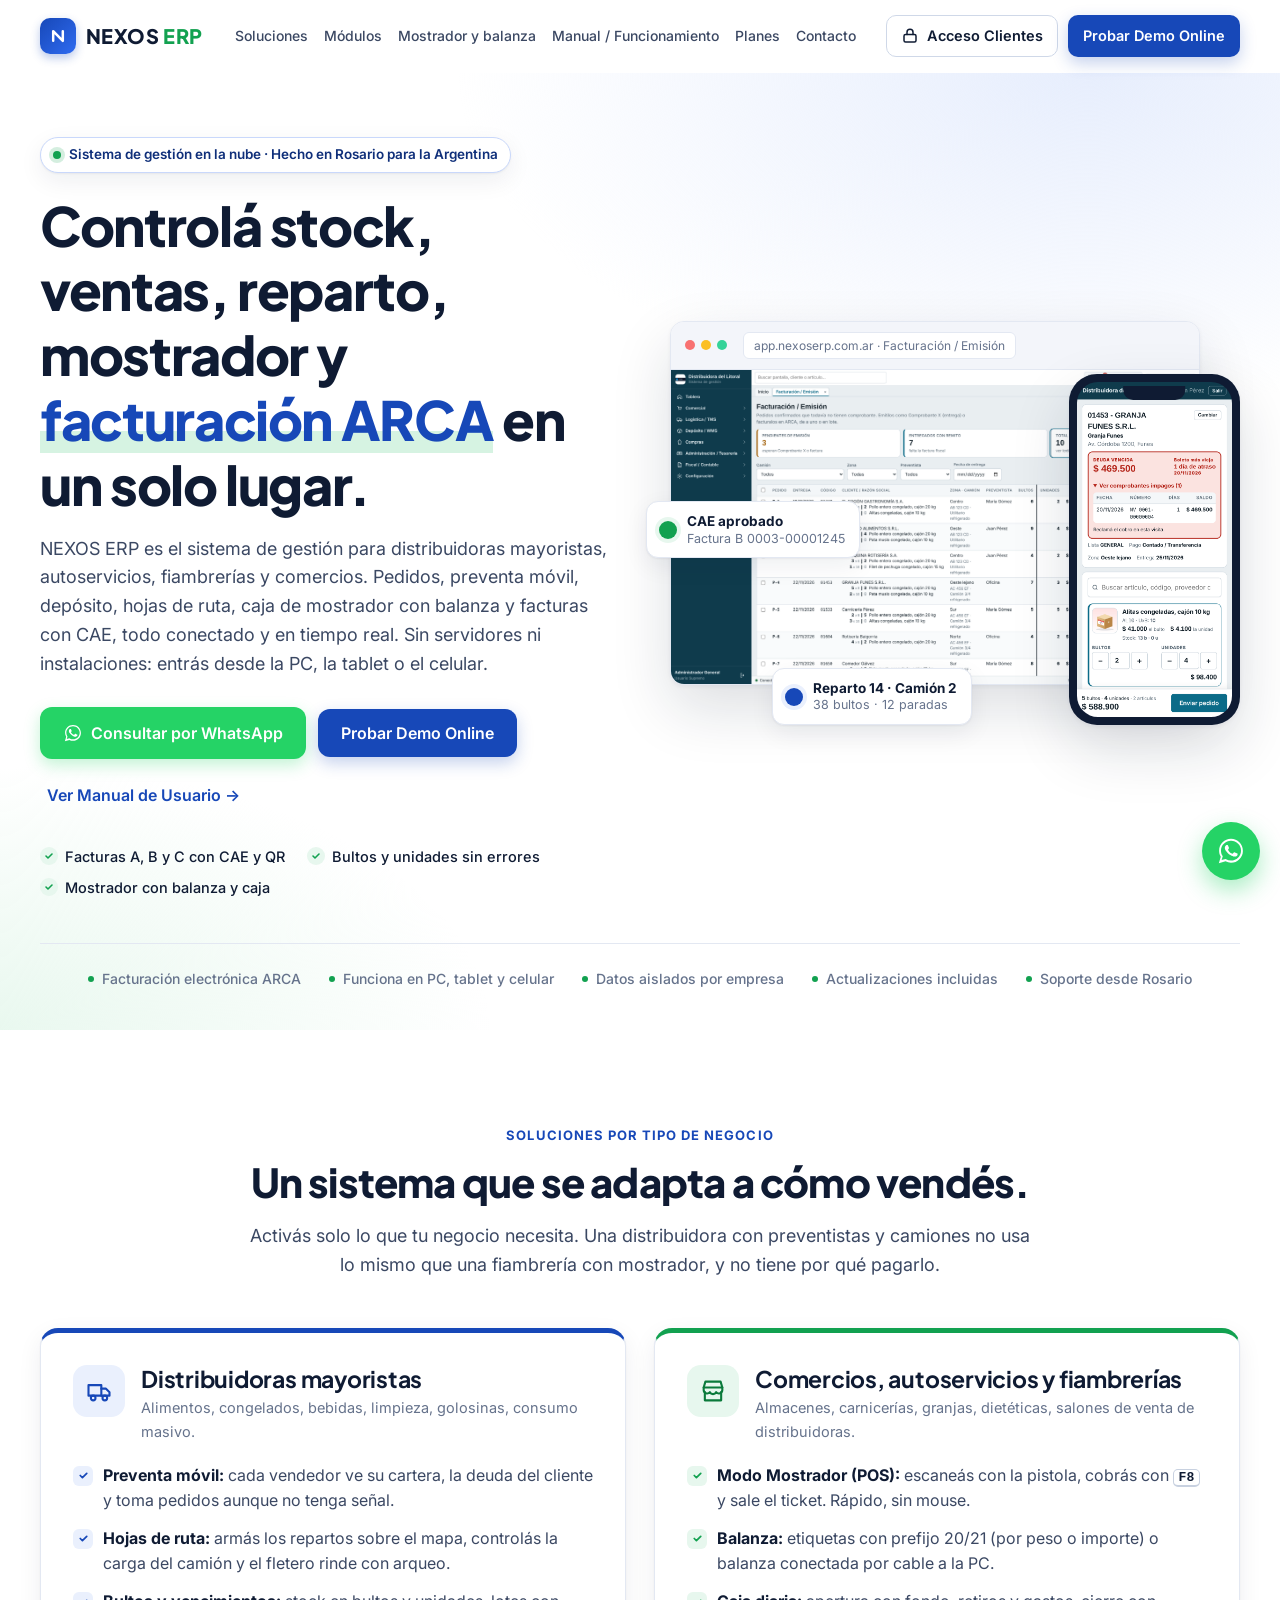
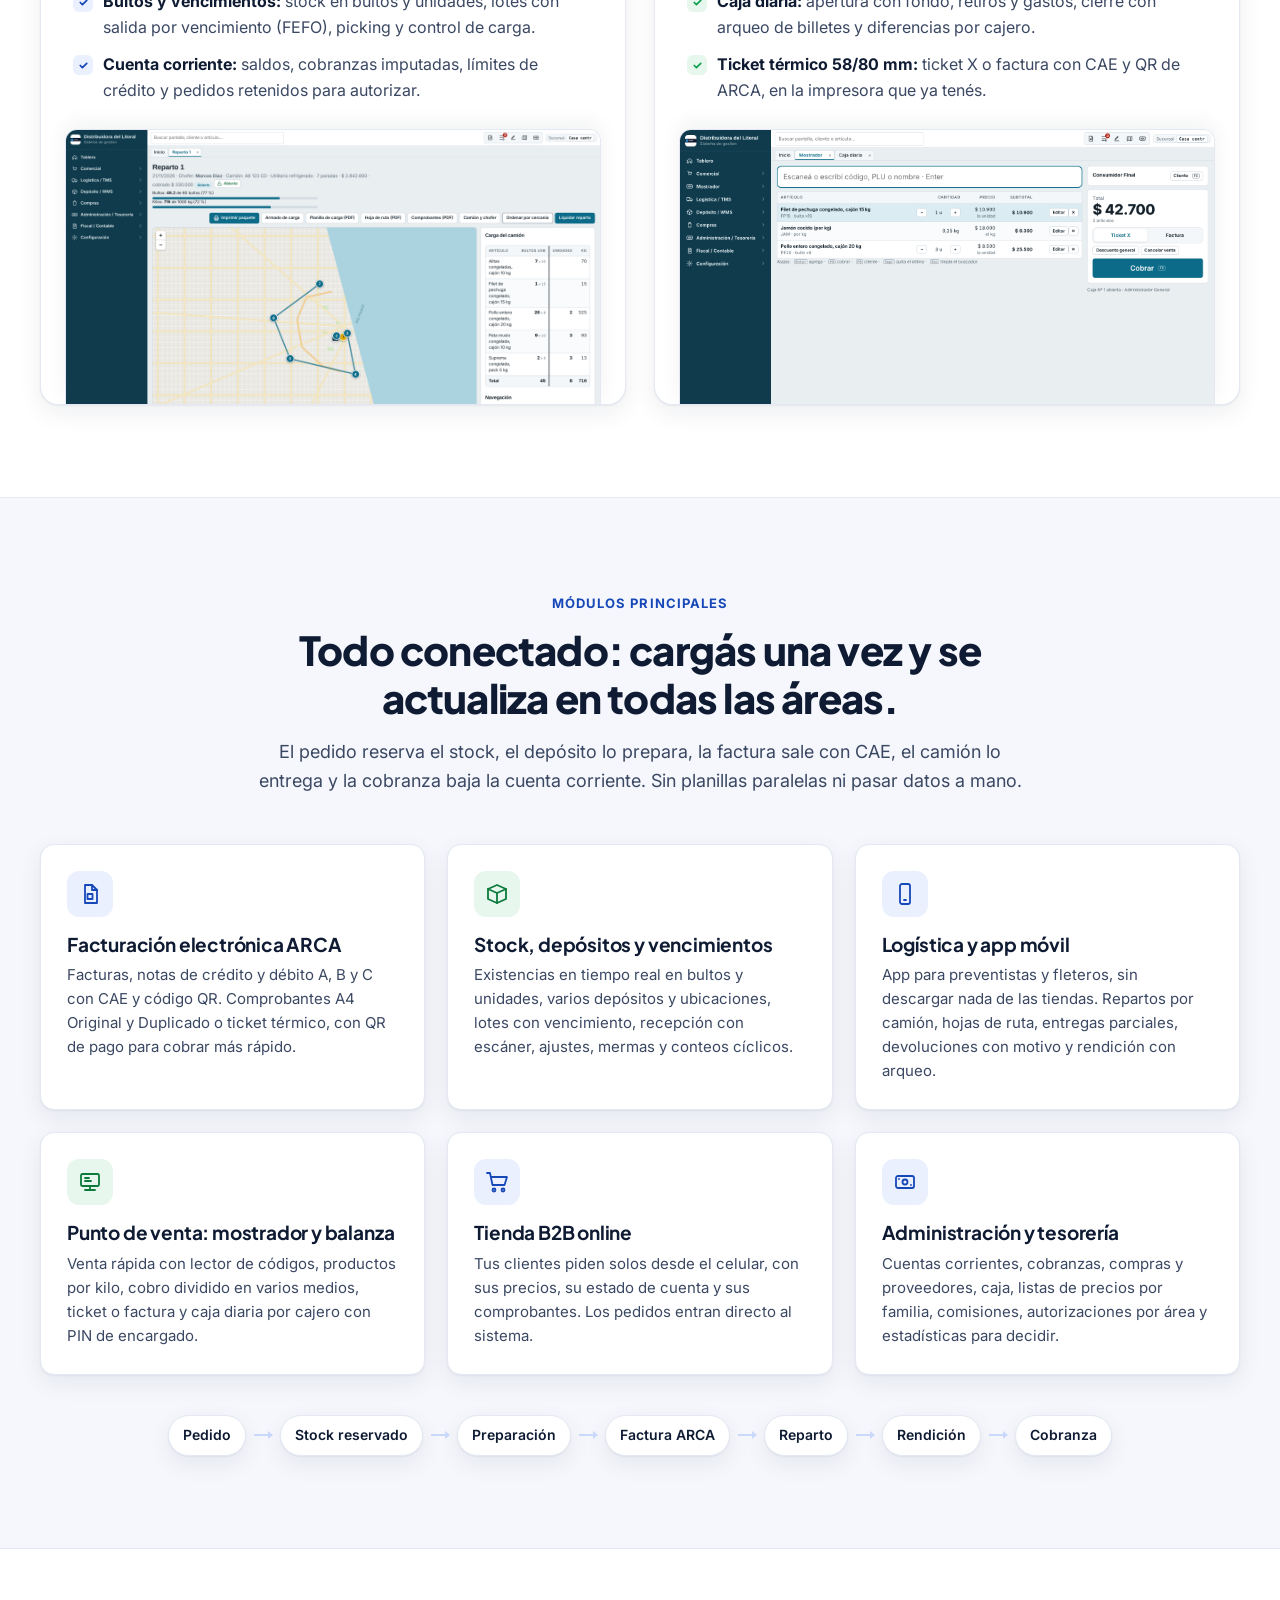
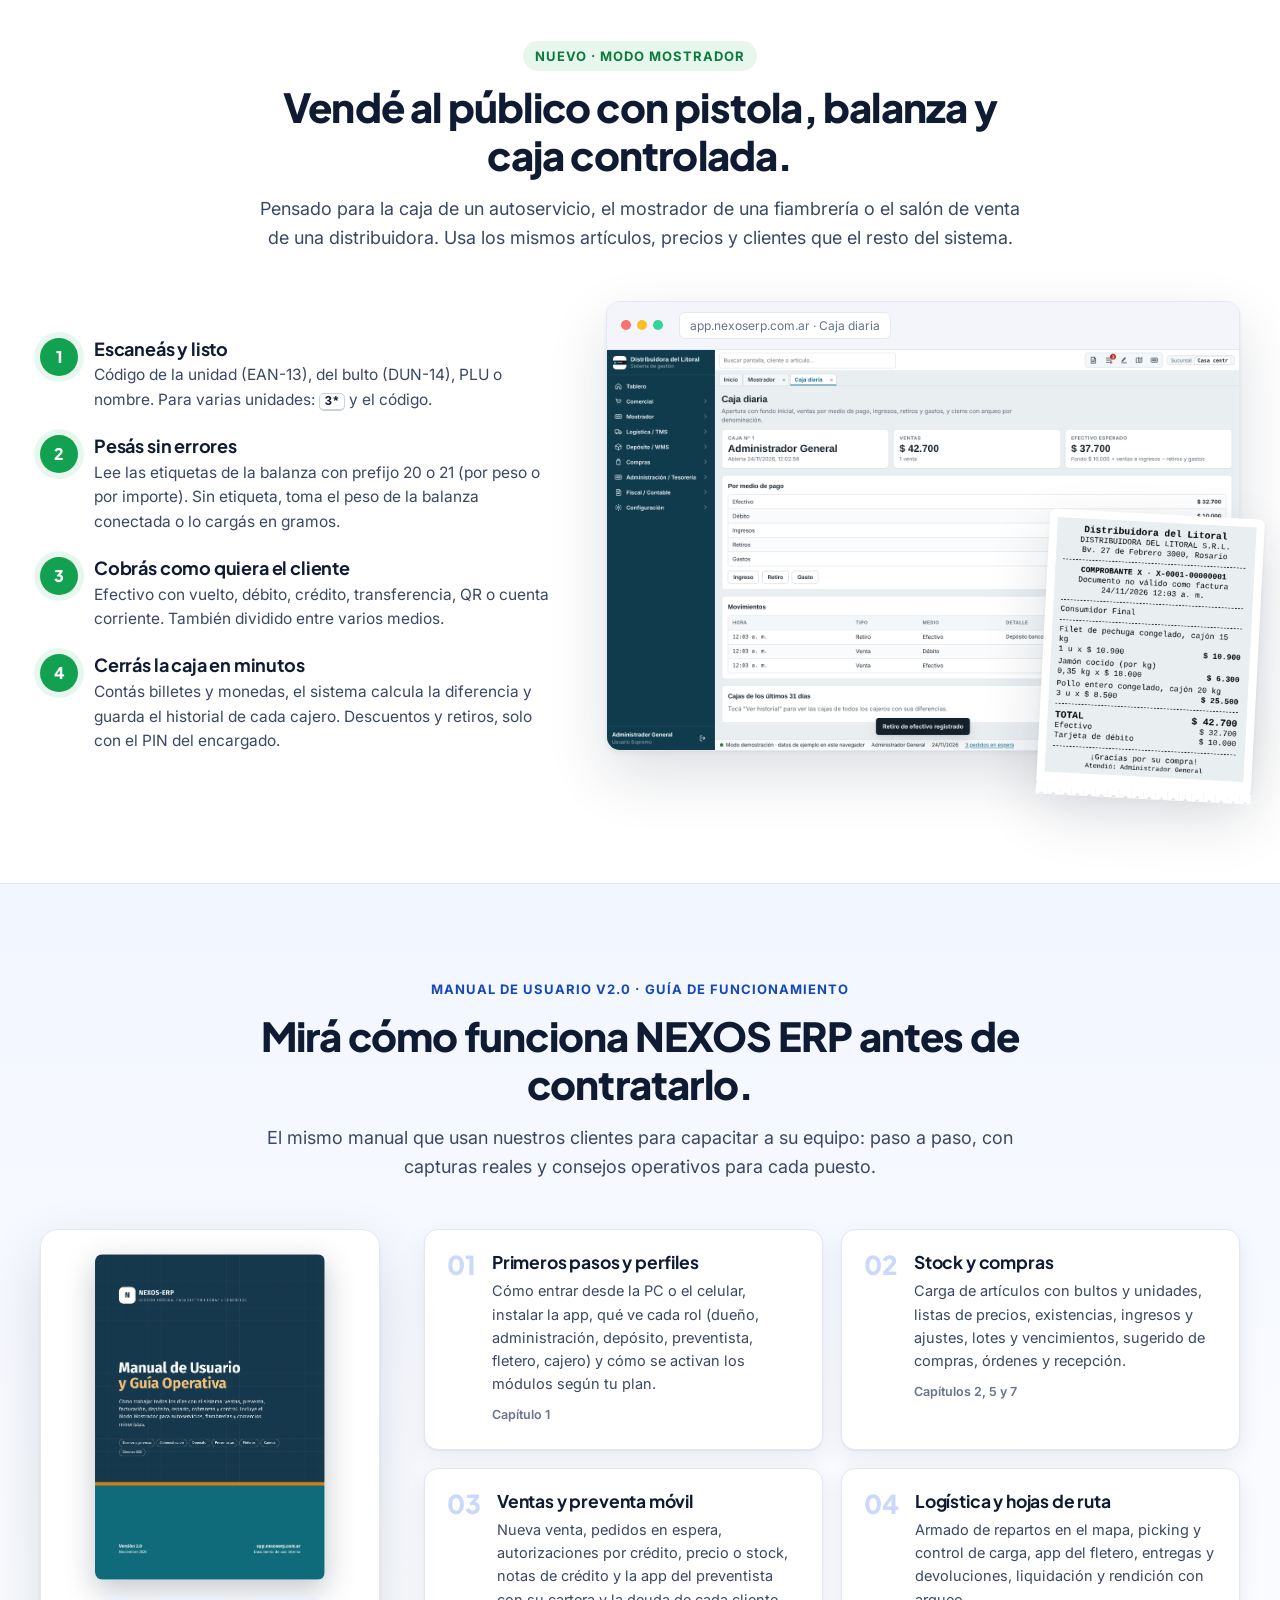
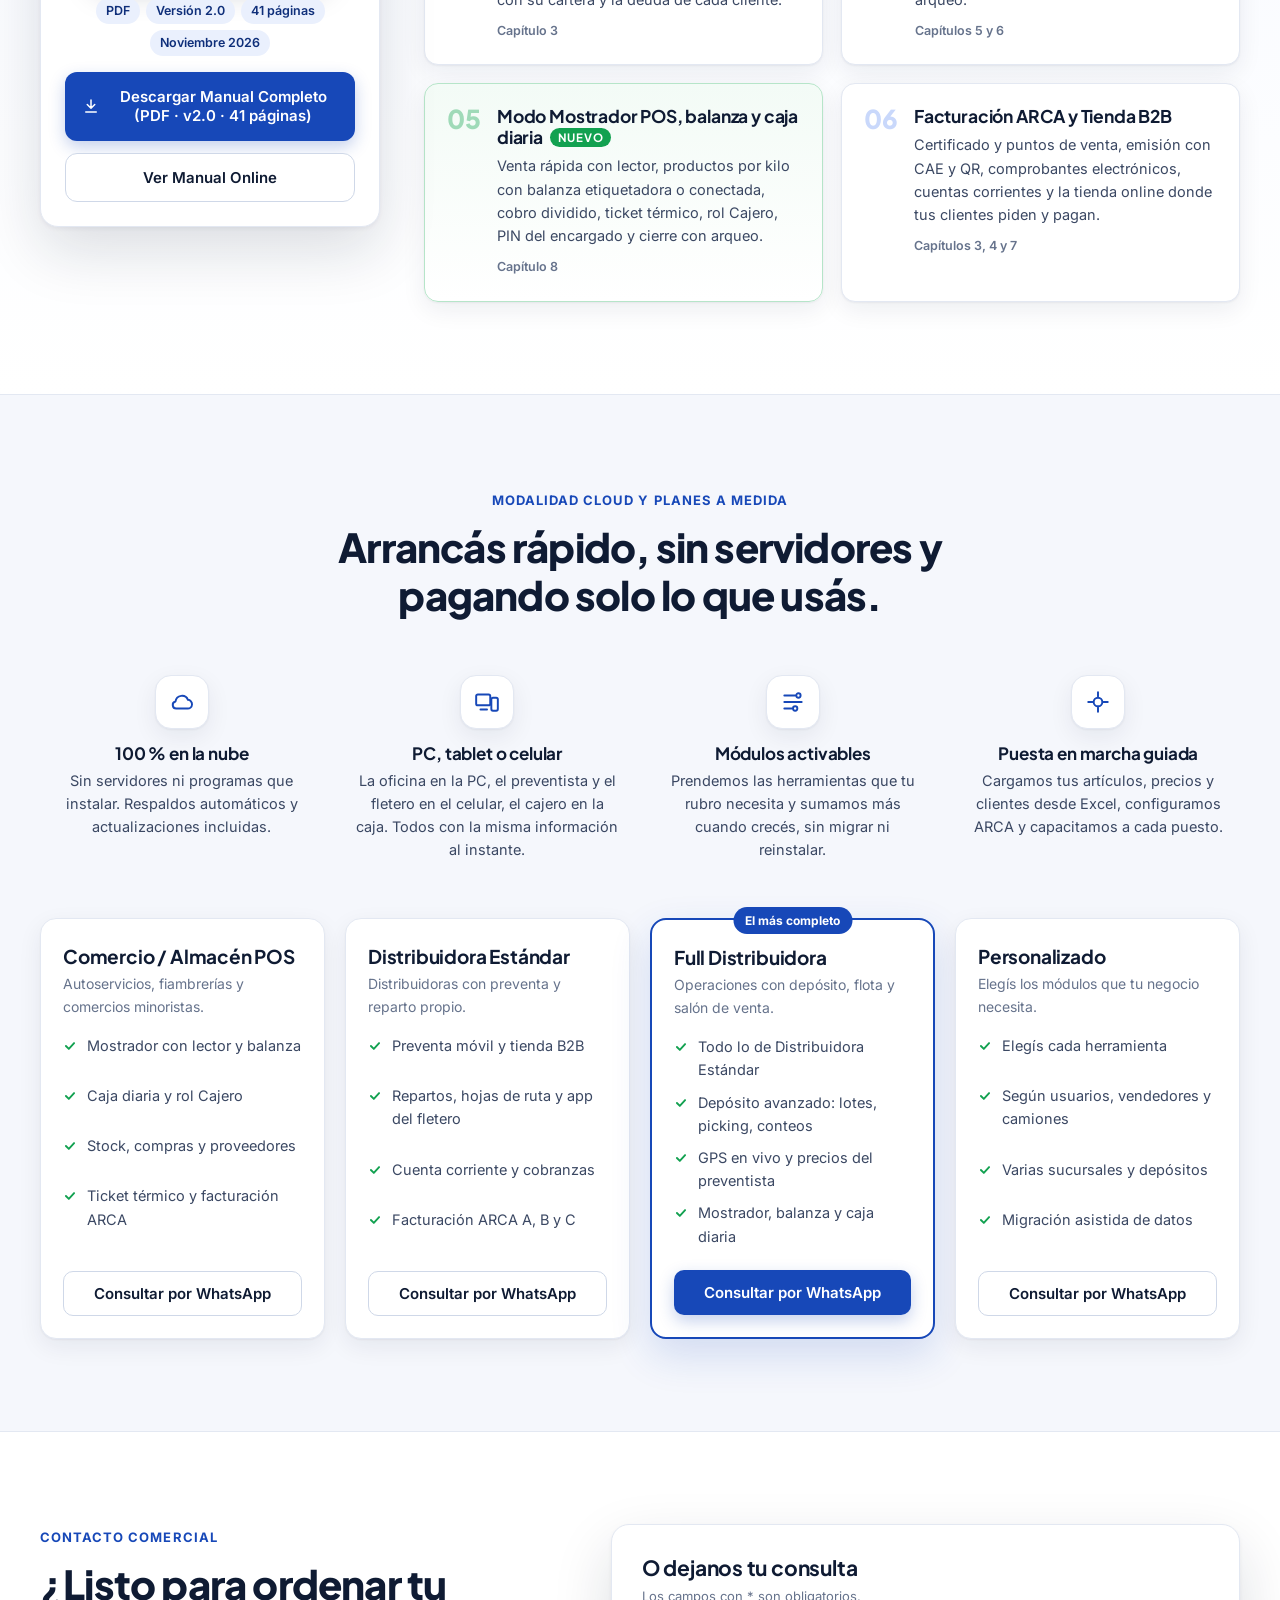
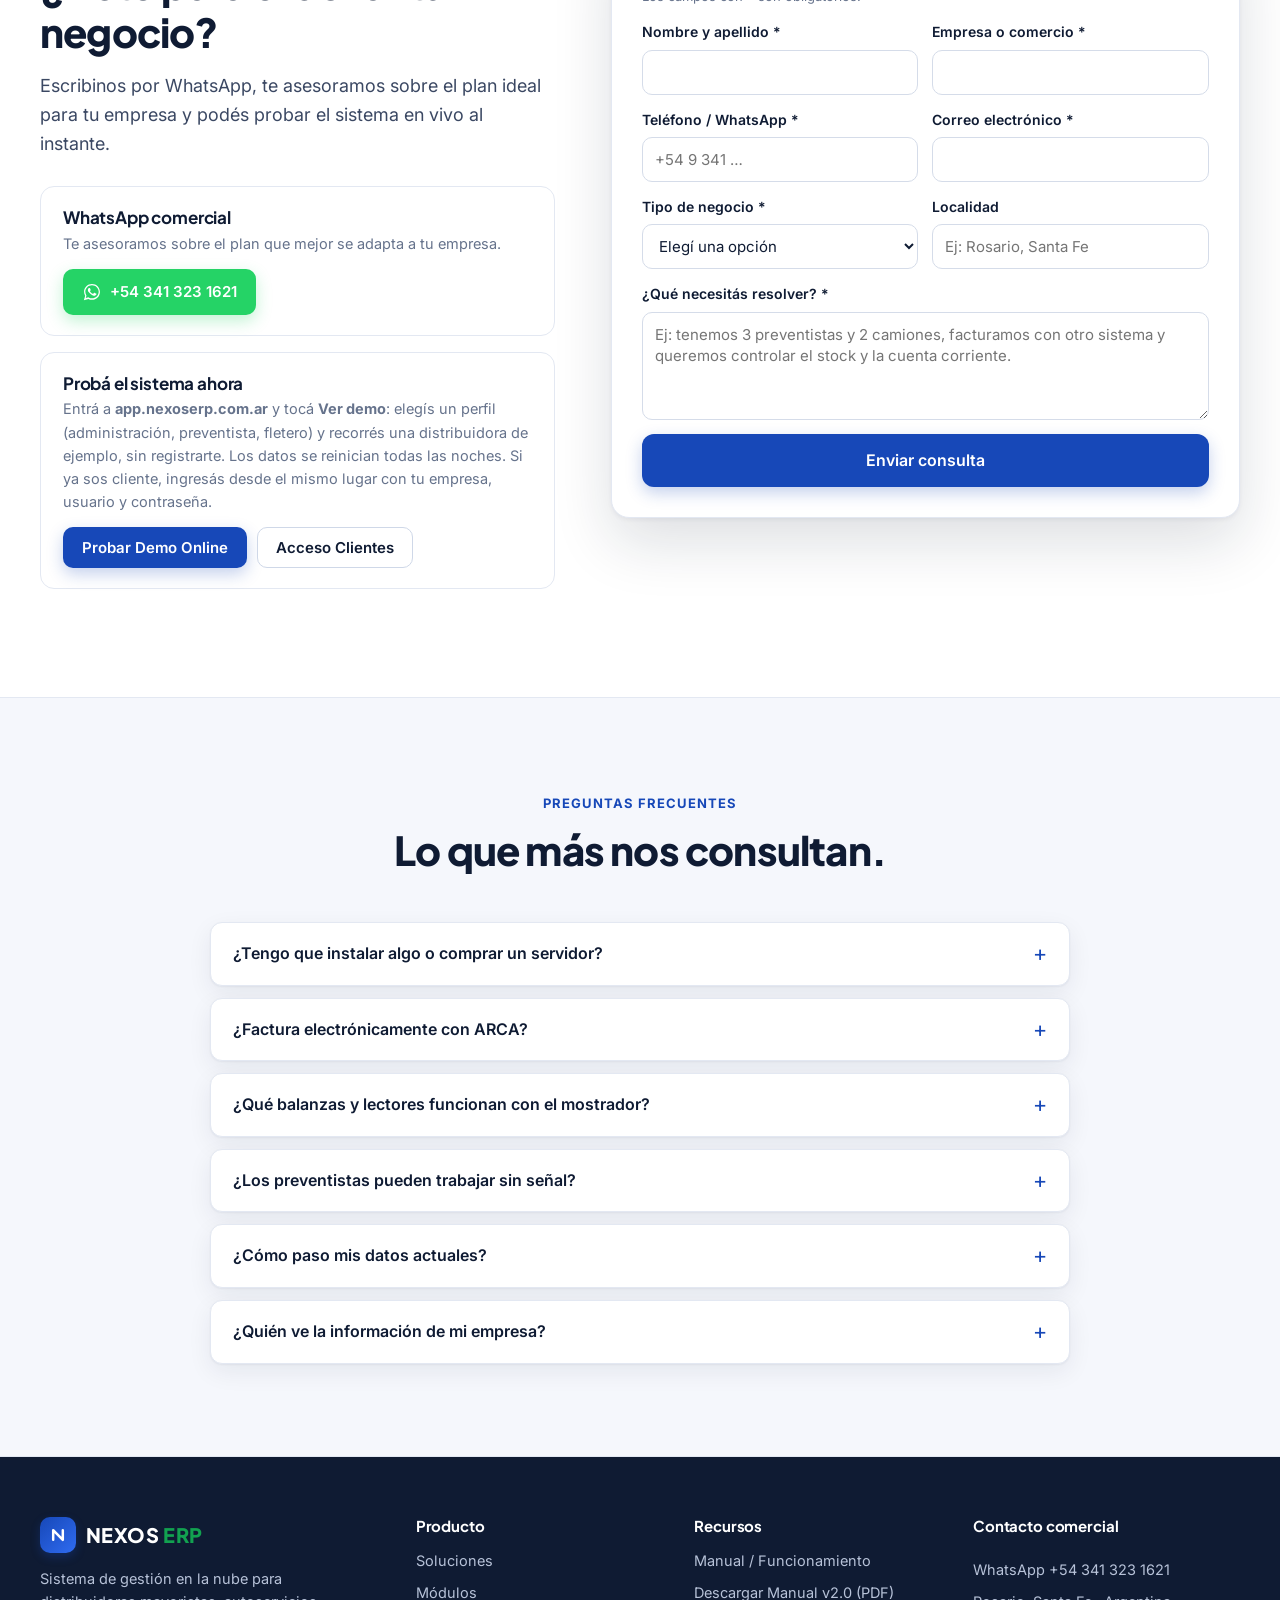
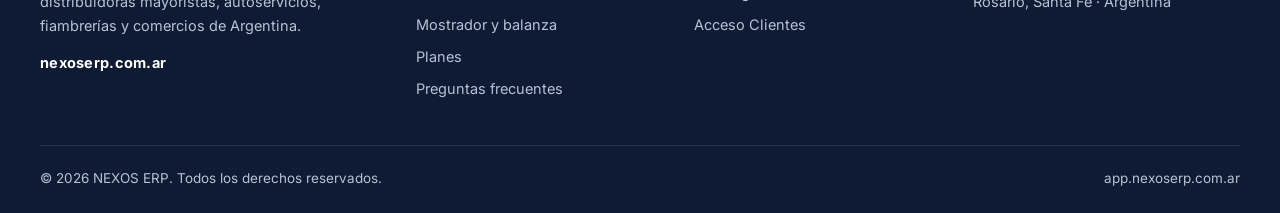
==== commit 2c1fb0ff: "Web: sin demos a medida; botones Probar Demo Online y Consultar por WhatsApp - Contacto: "¿Listo par" ====
--- a/index.html
+++ b/index.html
@@ -37,13 +37,14 @@
       <a href="#contacto">Contacto</a>
       <div class="nav-acc-movil">
         <a class="btn btn-outline" href="https://app.nexoserp.com.ar" rel="noopener">Acceso Clientes</a>
-        <a class="btn btn-wa js-wa" data-msg="demo" href="https://wa.me/5493413231621" target="_blank" rel="noopener">Solicitar Demo</a>
+        <a class="btn btn-primary" href="https://app.nexoserp.com.ar" rel="noopener">Probar Demo Online</a>
+        <a class="btn btn-wa js-wa" data-msg="consulta" href="https://wa.me/5493413231621" target="_blank" rel="noopener">Consultar por WhatsApp</a>
       </div>
     </nav>
     <div class="nav-acc">
       <a class="btn btn-outline" href="https://app.nexoserp.com.ar" rel="noopener">
         <svg viewBox="0 0 24 24" aria-hidden="true"><rect x="4" y="10" width="16" height="10" rx="2"/><path d="M8 10V7a4 4 0 0 1 8 0v3"/></svg>Acceso Clientes</a>
-      <a class="btn btn-primary js-wa" data-msg="demo" href="https://wa.me/5493413231621" target="_blank" rel="noopener">Solicitar Demo</a>
+      <a class="btn btn-primary" href="https://app.nexoserp.com.ar" rel="noopener">Probar Demo Online</a>
     </div>
     <button class="nav-burger" id="burger" aria-label="Abrir menú" aria-expanded="false" aria-controls="menu"><span></span><span></span><span></span></button>
   </div>
@@ -58,10 +59,10 @@
       <h1>Controlá stock, ventas, reparto, mostrador y <span class="resalta">facturación ARCA</span> en un solo lugar.</h1>
       <p class="hero-sub">NEXOS ERP es el sistema de gestión para distribuidoras mayoristas, autoservicios, fiambrerías y comercios. Pedidos, preventa móvil, depósito, hojas de ruta, caja de mostrador con balanza y facturas con CAE, todo conectado y en tiempo real. Sin servidores ni instalaciones: entrás desde la PC, la tablet o el celular.</p>
       <div class="hero-cta">
-        <a class="btn btn-wa btn-lg js-wa" data-msg="demo" href="https://wa.me/5493413231621" target="_blank" rel="noopener">
+        <a class="btn btn-wa btn-lg js-wa" data-msg="consulta" href="https://wa.me/5493413231621" target="_blank" rel="noopener">
           <svg viewBox="0 0 32 32" aria-hidden="true" class="ico-wa"><path d="M16 3C9 3 3.3 8.6 3.3 15.6c0 2.3.6 4.5 1.8 6.4L3 29l7.2-2c1.8 1 3.8 1.5 5.8 1.5 7 0 12.7-5.6 12.7-12.6C28.7 8.6 23 3 16 3zm0 23.1c-1.9 0-3.7-.5-5.3-1.4l-.4-.2-4.3 1.2 1.2-4.2-.3-.4c-1-1.6-1.6-3.5-1.6-5.4C5.3 9.8 10.1 5.1 16 5.1s10.7 4.7 10.7 10.5S21.9 26.1 16 26.1zm5.9-7.8c-.3-.2-1.9-.9-2.2-1-.3-.1-.5-.2-.7.2-.2.3-.8 1-1 1.2-.2.2-.4.2-.7.1-.3-.2-1.4-.5-2.6-1.6-1-.9-1.6-1.9-1.8-2.2-.2-.3 0-.5.1-.7l.5-.6c.2-.2.2-.3.3-.6.1-.2 0-.4 0-.6l-1-2.4c-.3-.6-.5-.5-.7-.5h-.6c-.2 0-.6.1-.9.4-.3.3-1.2 1.1-1.2 2.7s1.2 3.2 1.4 3.4c.2.2 2.4 3.6 5.8 5 .8.3 1.4.5 1.9.7.8.2 1.5.2 2.1.1.6-.1 1.9-.8 2.2-1.5.3-.7.3-1.4.2-1.5-.1-.2-.3-.3-.6-.4z"/></svg>
-          Solicitar Demo por WhatsApp</a>
-        <a class="btn btn-outline btn-lg" href="https://app.nexoserp.com.ar" rel="noopener">Acceso Clientes</a>
+          Consultar por WhatsApp</a>
+        <a class="btn btn-primary btn-lg" href="https://app.nexoserp.com.ar" rel="noopener">Probar Demo Online</a>
         <a class="btn btn-link btn-lg" href="#manual">Ver Manual de Usuario →</a>
       </div>
       <ul class="hero-checks">
@@ -271,7 +272,7 @@
           <li>Stock, compras y proveedores</li>
           <li>Ticket térmico y facturación ARCA</li>
         </ul>
-        <a class="btn btn-outline btn-block js-wa" data-msg="pos" href="https://wa.me/5493413231621" target="_blank" rel="noopener">Consultar</a>
+        <a class="btn btn-outline btn-block js-wa" data-msg="pos" href="https://wa.me/5493413231621" target="_blank" rel="noopener">Consultar por WhatsApp</a>
       </article>
       <article class="plan">
         <h3>Distribuidora Estándar</h3>
@@ -282,7 +283,7 @@
           <li>Cuenta corriente y cobranzas</li>
           <li>Facturación ARCA A, B y C</li>
         </ul>
-        <a class="btn btn-outline btn-block js-wa" data-msg="estandar" href="https://wa.me/5493413231621" target="_blank" rel="noopener">Consultar</a>
+        <a class="btn btn-outline btn-block js-wa" data-msg="estandar" href="https://wa.me/5493413231621" target="_blank" rel="noopener">Consultar por WhatsApp</a>
       </article>
       <article class="plan plan-dest">
         <p class="plan-badge">El más completo</p>
@@ -294,18 +295,18 @@
           <li>GPS en vivo y precios del preventista</li>
           <li>Mostrador, balanza y caja diaria</li>
         </ul>
-        <a class="btn btn-primary btn-block js-wa" data-msg="full" href="https://wa.me/5493413231621" target="_blank" rel="noopener">Consultar</a>
+        <a class="btn btn-primary btn-block js-wa" data-msg="full" href="https://wa.me/5493413231621" target="_blank" rel="noopener">Consultar por WhatsApp</a>
       </article>
       <article class="plan">
         <h3>Personalizado</h3>
-        <p class="plan-para">Armamos el plan módulo por módulo.</p>
+        <p class="plan-para">Elegís los módulos que tu negocio necesita.</p>
         <ul>
           <li>Elegís cada herramienta</li>
           <li>Según usuarios, vendedores y camiones</li>
           <li>Varias sucursales y depósitos</li>
           <li>Migración asistida de datos</li>
         </ul>
-        <a class="btn btn-outline btn-block js-wa" data-msg="medida" href="https://wa.me/5493413231621" target="_blank" rel="noopener">Consultar</a>
+        <a class="btn btn-outline btn-block js-wa" data-msg="medida" href="https://wa.me/5493413231621" target="_blank" rel="noopener">Consultar por WhatsApp</a>
       </article>
     </div>
   </div>
@@ -316,24 +317,24 @@
   <div class="wrap contacto">
     <div class="contacto-info">
       <p class="kicker">Contacto comercial</p>
-      <h2>Te mostramos el sistema con tu operación.</h2>
-      <p class="lead">Contanos qué vendés y cómo trabajás. Te armamos una demo con ejemplos de tu rubro y una propuesta a medida.</p>
+      <h2>¿Listo para ordenar tu negocio?</h2>
+      <p class="lead">Escribinos por WhatsApp, te asesoramos sobre el plan ideal para tu empresa y podés probar el sistema en vivo al instante.</p>
       <div class="canal">
         <h3>WhatsApp comercial</h3>
-        <p>La forma más rápida de coordinar una demo.</p>
-        <a class="btn btn-wa js-wa" data-msg="demo" href="https://wa.me/5493413231621" target="_blank" rel="noopener">
+        <p>Te asesoramos sobre el plan que mejor se adapta a tu empresa.</p>
+        <a class="btn btn-wa js-wa" data-msg="consulta" href="https://wa.me/5493413231621" target="_blank" rel="noopener">
           <svg viewBox="0 0 32 32" aria-hidden="true" class="ico-wa"><path d="M16 3C9 3 3.3 8.6 3.3 15.6c0 2.3.6 4.5 1.8 6.4L3 29l7.2-2c1.8 1 3.8 1.5 5.8 1.5 7 0 12.7-5.6 12.7-12.6C28.7 8.6 23 3 16 3zm0 23.1c-1.9 0-3.7-.5-5.3-1.4l-.4-.2-4.3 1.2 1.2-4.2-.3-.4c-1-1.6-1.6-3.5-1.6-5.4C5.3 9.8 10.1 5.1 16 5.1s10.7 4.7 10.7 10.5S21.9 26.1 16 26.1zm5.9-7.8c-.3-.2-1.9-.9-2.2-1-.3-.1-.5-.2-.7.2-.2.3-.8 1-1 1.2-.2.2-.4.2-.7.1-.3-.2-1.4-.5-2.6-1.6-1-.9-1.6-1.9-1.8-2.2-.2-.3 0-.5.1-.7l.5-.6c.2-.2.2-.3.3-.6.1-.2 0-.4 0-.6l-1-2.4c-.3-.6-.5-.5-.7-.5h-.6c-.2 0-.6.1-.9.4-.3.3-1.2 1.1-1.2 2.7s1.2 3.2 1.4 3.4c.2.2 2.4 3.6 5.8 5 .8.3 1.4.5 1.9.7.8.2 1.5.2 2.1.1.6-.1 1.9-.8 2.2-1.5.3-.7.3-1.4.2-1.5-.1-.2-.3-.3-.6-.4z"/></svg>
           +54 341 323 1621</a>
       </div>
       <div class="canal">
-        <h3>¿Ya sos cliente?</h3>
-        <p>Entrá al sistema con el código de tu empresa, tu usuario y tu contraseña.</p>
-        <a class="btn btn-outline" href="https://app.nexoserp.com.ar" rel="noopener">Acceso Clientes · app.nexoserp.com.ar</a>
+        <h3>Probá el sistema ahora</h3>
+        <p>Entrá a <b>app.nexoserp.com.ar</b> y tocá <b>Ver demo</b>: elegís un perfil (administración, preventista, fletero) y recorrés una distribuidora de ejemplo, sin registrarte. Los datos se reinician todas las noches. Si ya sos cliente, ingresás desde el mismo lugar con tu empresa, usuario y contraseña.</p>
+        <div class="canal-btns"><a class="btn btn-primary" href="https://app.nexoserp.com.ar" rel="noopener">Probar Demo Online</a><a class="btn btn-outline" href="https://app.nexoserp.com.ar" rel="noopener">Acceso Clientes</a></div>
       </div>
     </div>
 
     <form class="form" id="form" novalidate>
-      <h3>Pedí tu demo o presupuesto</h3>
+      <h3>O dejanos tu consulta</h3>
       <p class="form-nota">Los campos con * son obligatorios.</p>
       <div class="f2">
         <label class="campo"><span>Nombre y apellido *</span><input name="nombre" autocomplete="name" required maxlength="80"></label>
@@ -411,7 +412,7 @@
     </div>
     <div class="pie-contacto">
       <h4>Contacto comercial</h4>
-      <a class="js-wa" data-msg="demo" href="https://wa.me/5493413231621" target="_blank" rel="noopener">WhatsApp +54 341 323 1621</a>
+      <a class="js-wa" data-msg="consulta" href="https://wa.me/5493413231621" target="_blank" rel="noopener">WhatsApp +54 341 323 1621</a>
       <span>Rosario, Santa Fe · Argentina</span>
     </div>
   </div>
@@ -421,7 +422,7 @@
   </div>
 </footer>
 
-<a class="wa-float js-wa" data-msg="demo" href="https://wa.me/5493413231621" target="_blank" rel="noopener" aria-label="Solicitar demo por WhatsApp">
+<a class="wa-float js-wa" data-msg="consulta" href="https://wa.me/5493413231621" target="_blank" rel="noopener" aria-label="Consultar por WhatsApp">
   <svg viewBox="0 0 32 32" aria-hidden="true"><path d="M16 3C9 3 3.3 8.6 3.3 15.6c0 2.3.6 4.5 1.8 6.4L3 29l7.2-2c1.8 1 3.8 1.5 5.8 1.5 7 0 12.7-5.6 12.7-12.6C28.7 8.6 23 3 16 3zm0 23.1c-1.9 0-3.7-.5-5.3-1.4l-.4-.2-4.3 1.2 1.2-4.2-.3-.4c-1-1.6-1.6-3.5-1.6-5.4C5.3 9.8 10.1 5.1 16 5.1s10.7 4.7 10.7 10.5S21.9 26.1 16 26.1zm5.9-7.8c-.3-.2-1.9-.9-2.2-1-.3-.1-.5-.2-.7.2-.2.3-.8 1-1 1.2-.2.2-.4.2-.7.1-.3-.2-1.4-.5-2.6-1.6-1-.9-1.6-1.9-1.8-2.2-.2-.3 0-.5.1-.7l.5-.6c.2-.2.2-.3.3-.6.1-.2 0-.4 0-.6l-1-2.4c-.3-.6-.5-.5-.7-.5h-.6c-.2 0-.6.1-.9.4-.3.3-1.2 1.1-1.2 2.7s1.2 3.2 1.4 3.4c.2.2 2.4 3.6 5.8 5 .8.3 1.4.5 1.9.7.8.2 1.5.2 2.1.1.6-.1 1.9-.8 2.2-1.5.3-.7.3-1.4.2-1.5-.1-.2-.3-.3-.6-.4z"/></svg>
 </a>
 
--- a/styles.css
+++ b/styles.css
@@ -271,3 +271,4 @@
   .ticket { right: -6px; width: 38%; }
 }
 @media (prefers-reduced-motion: reduce) { html { scroll-behavior: auto; } * { transition: none !important; } }
+.canal-btns { display: flex; flex-wrap: wrap; gap: 10px; }
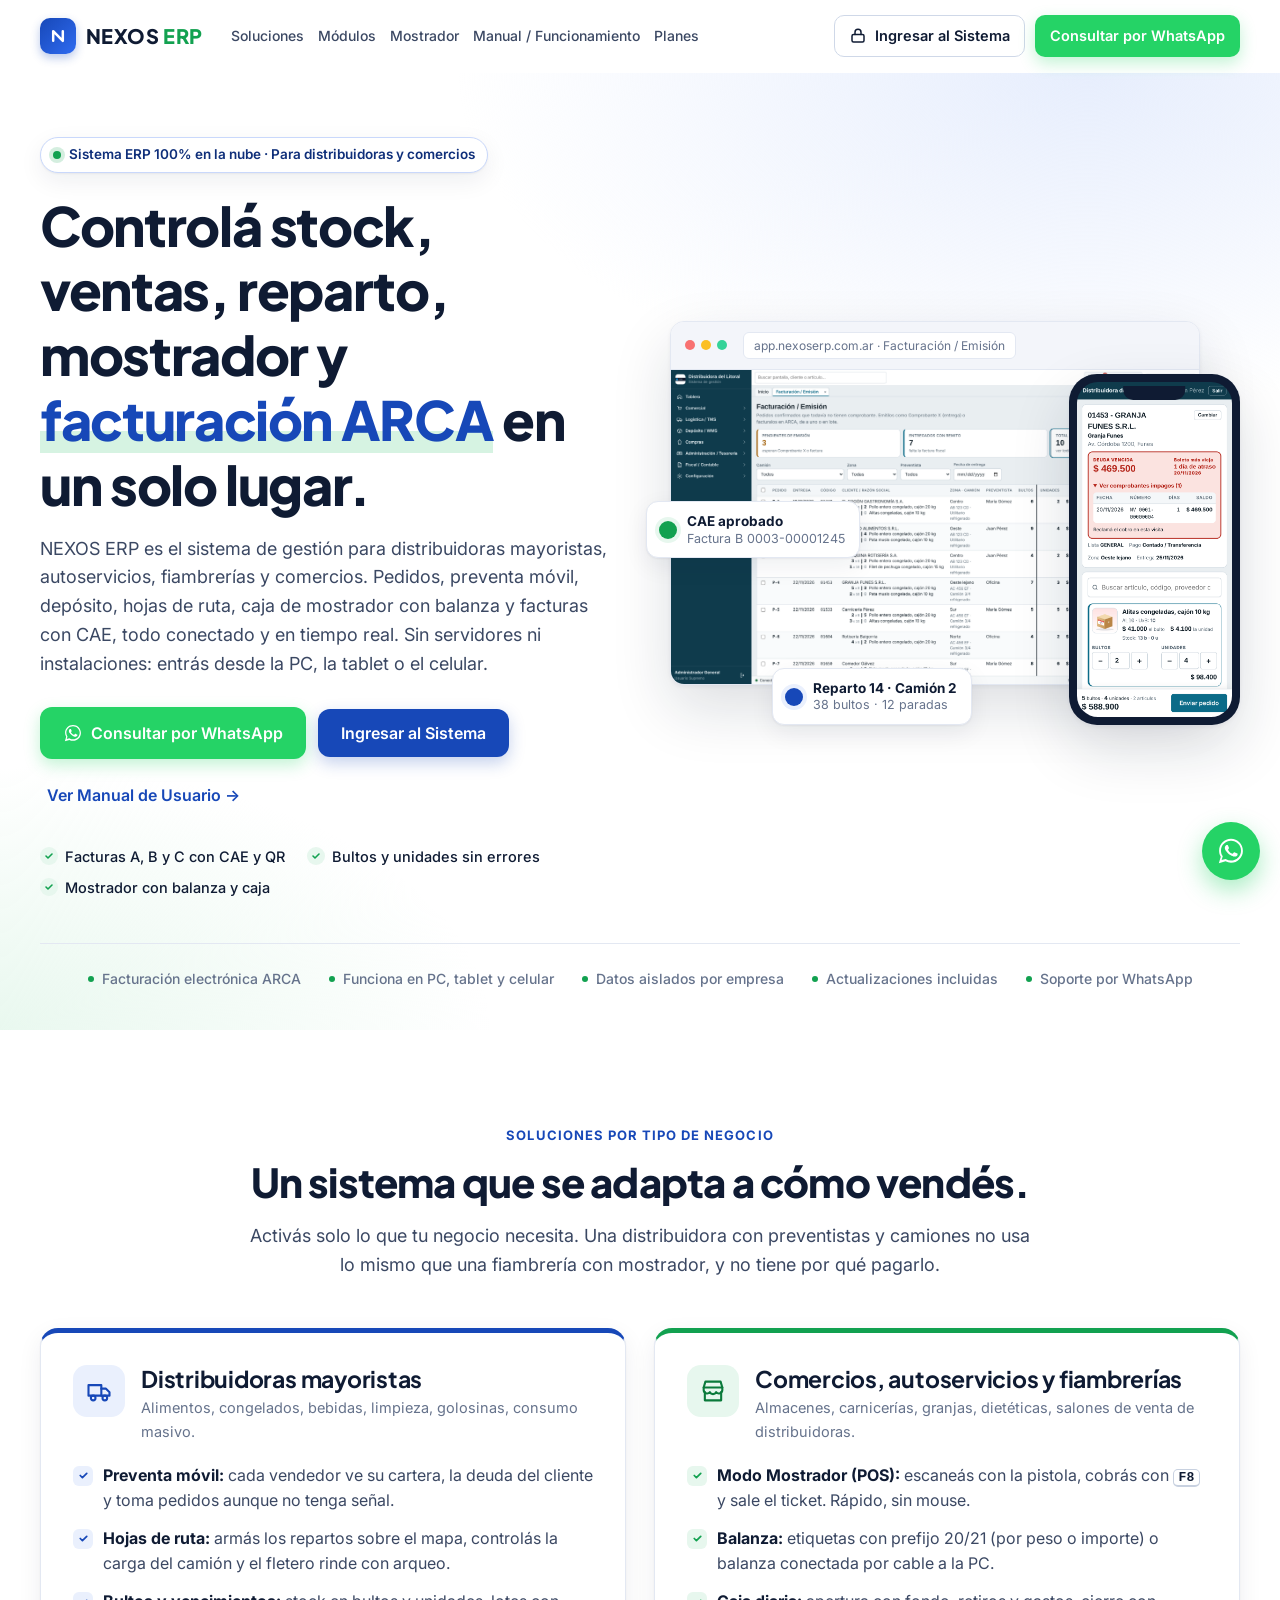
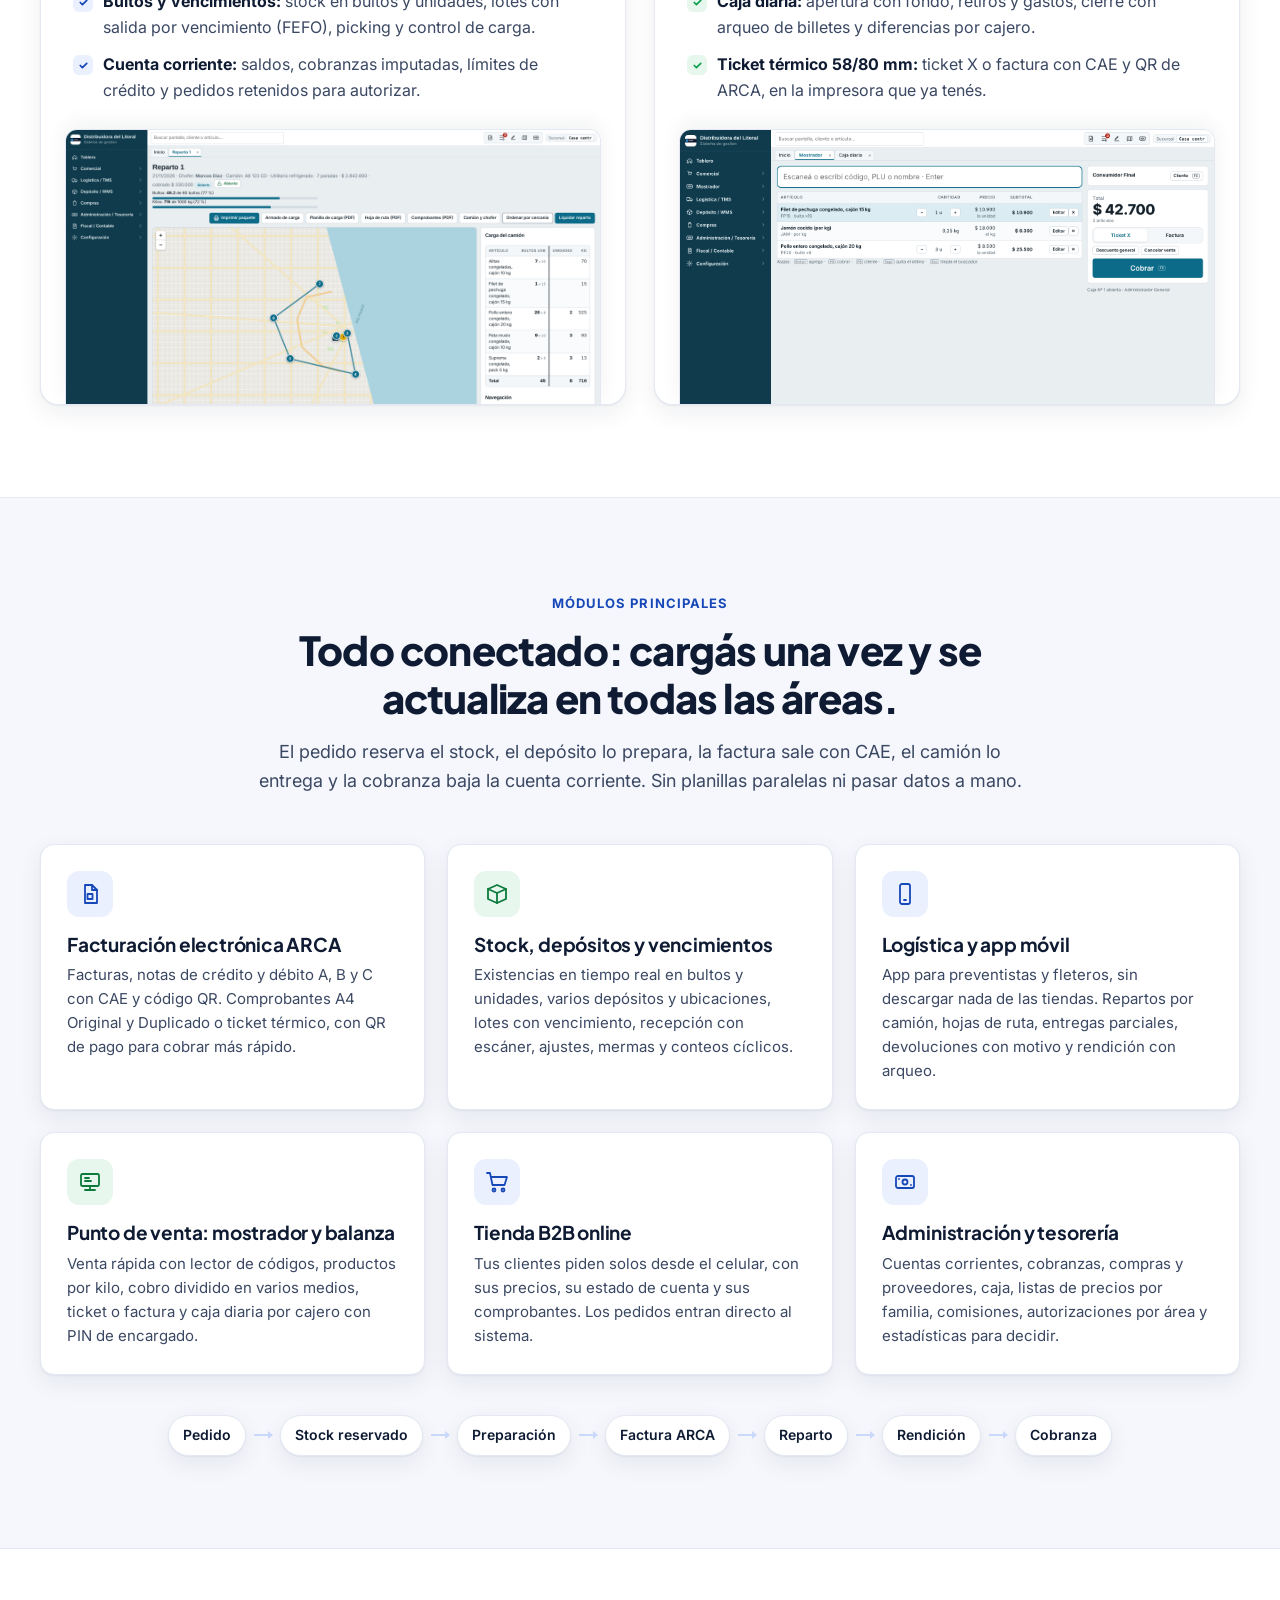
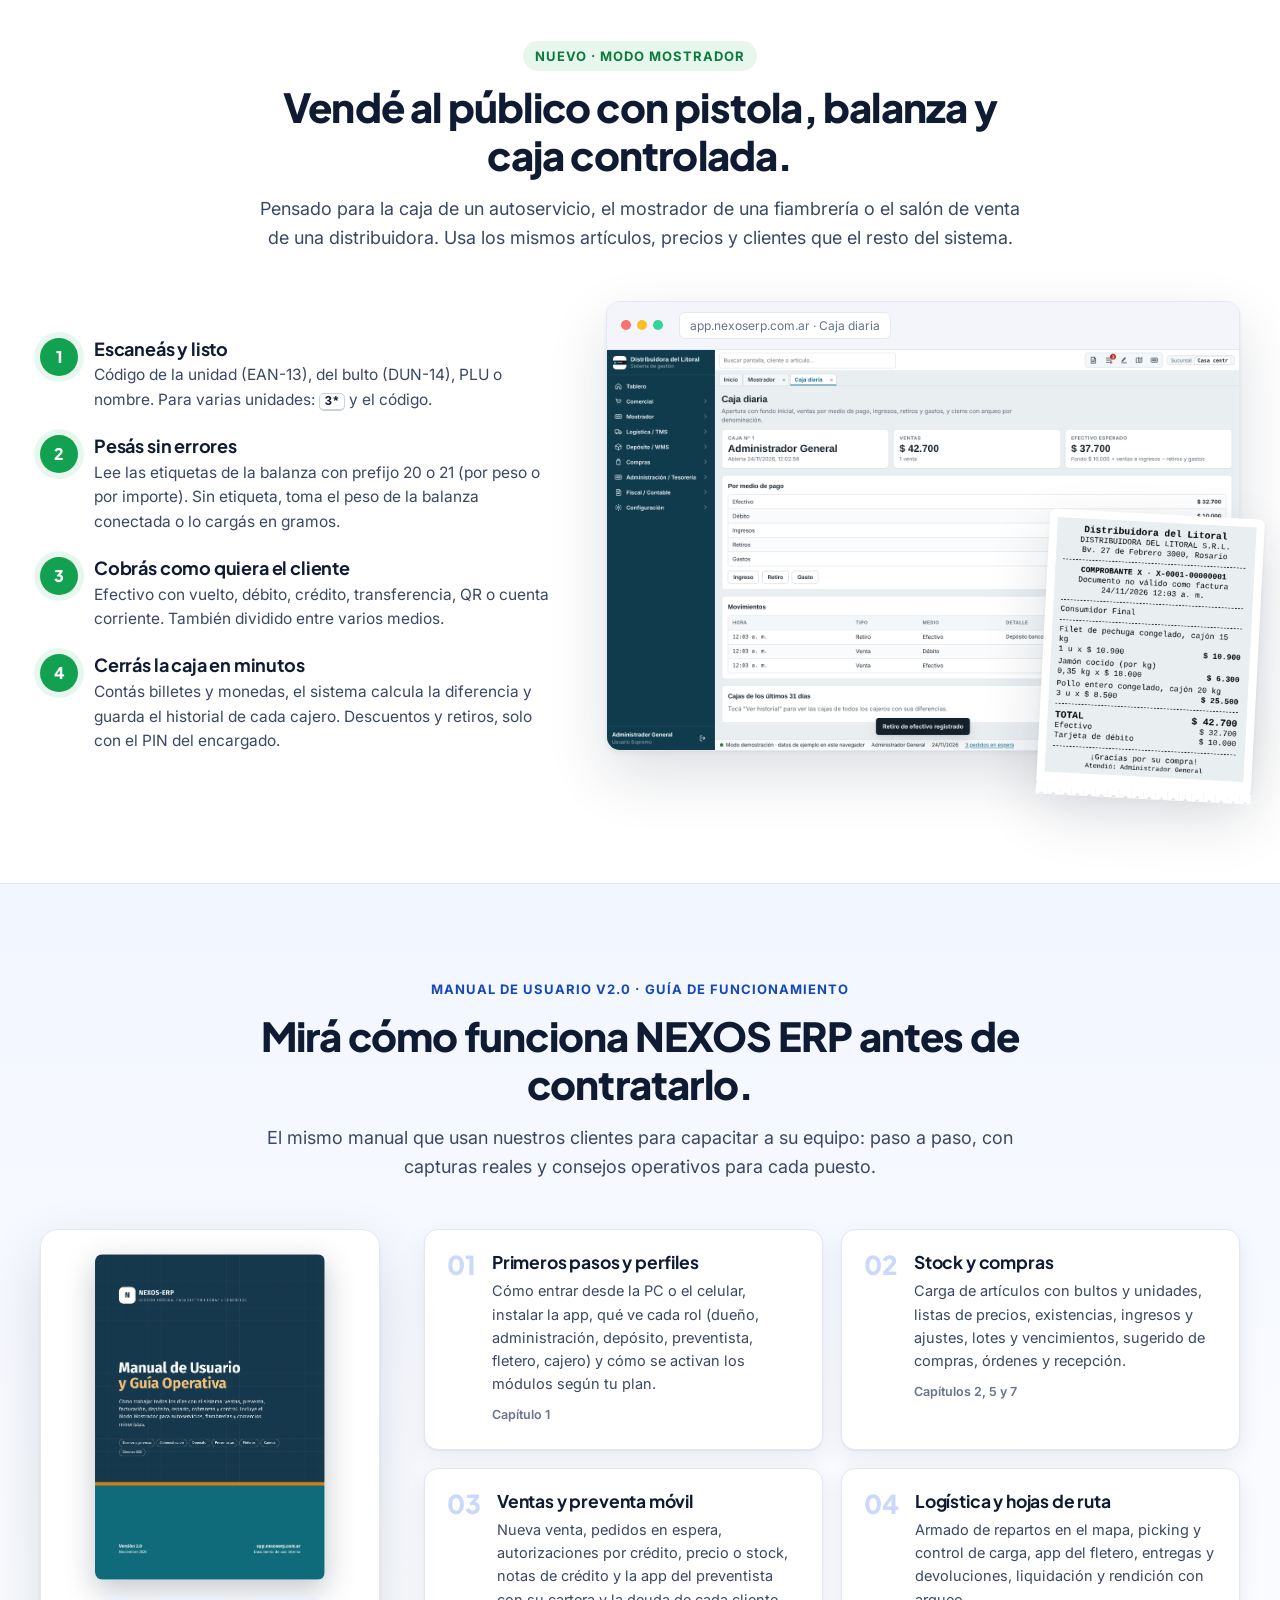
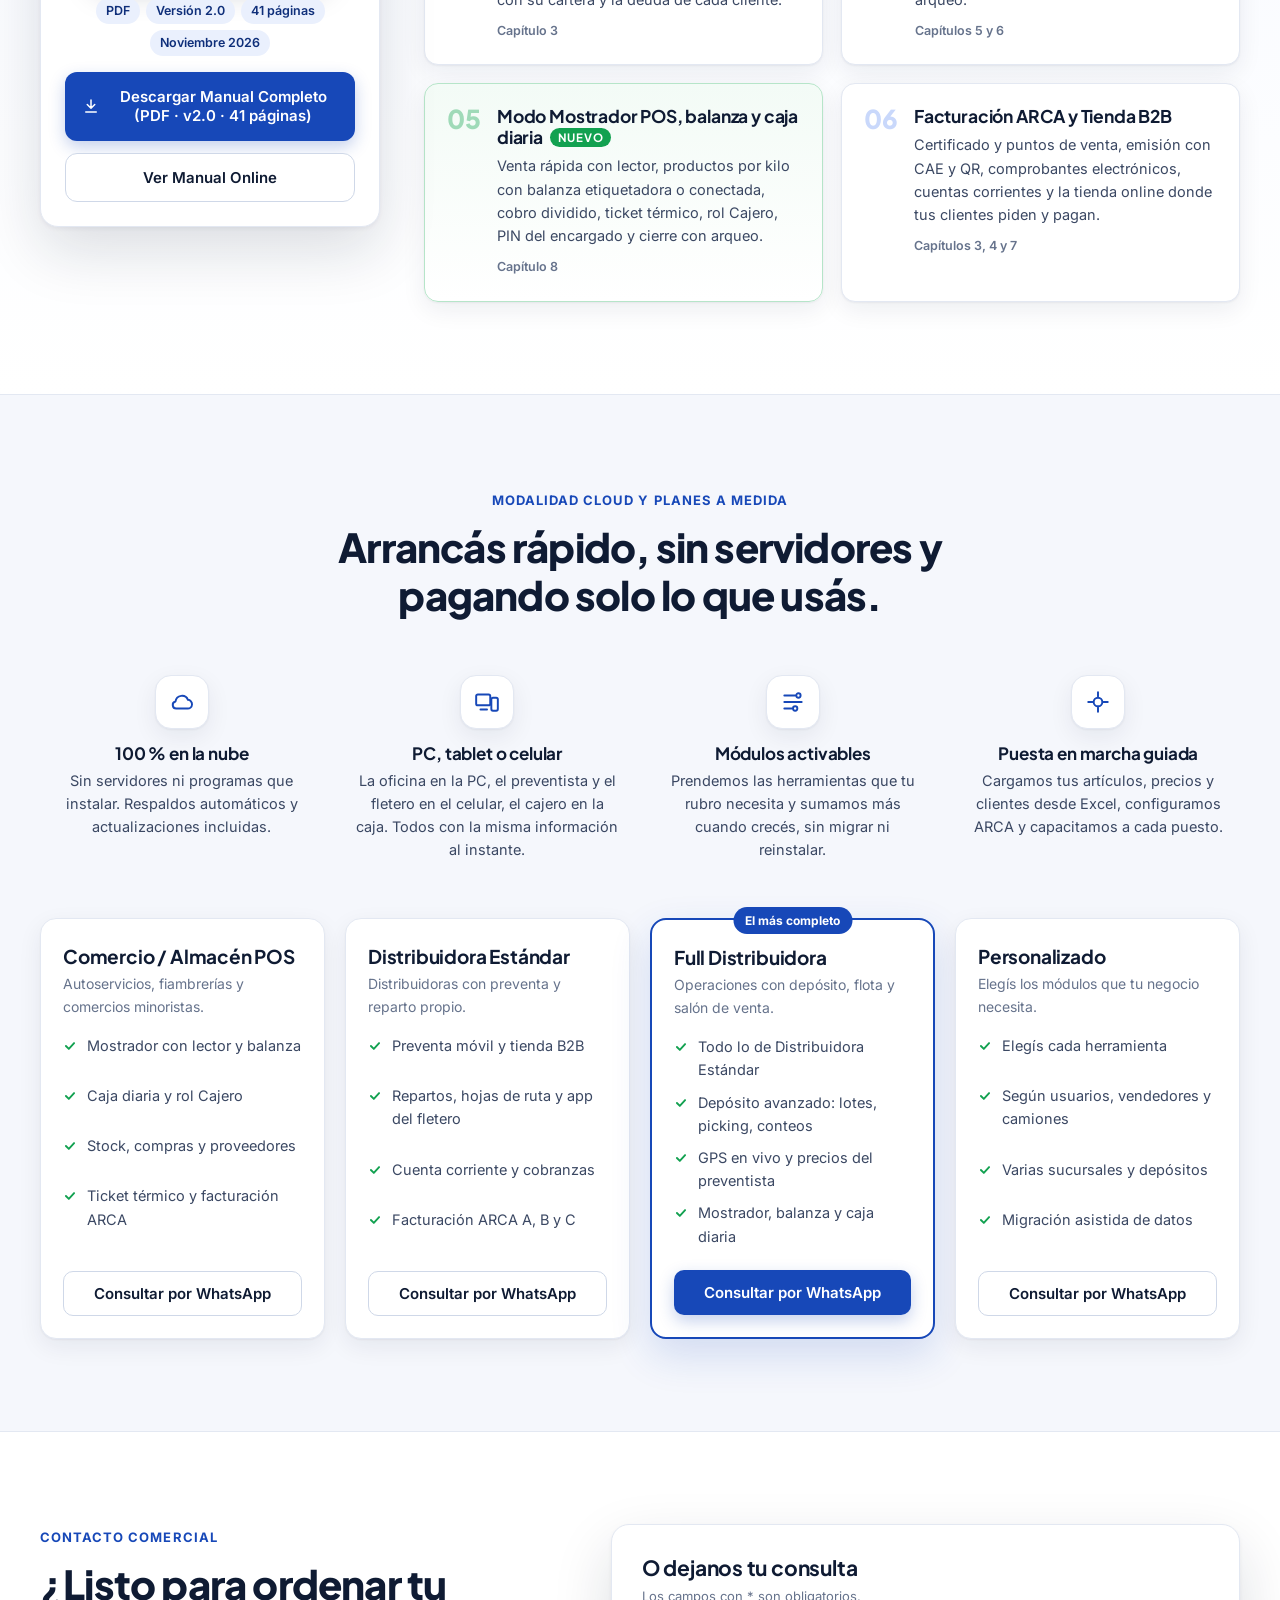
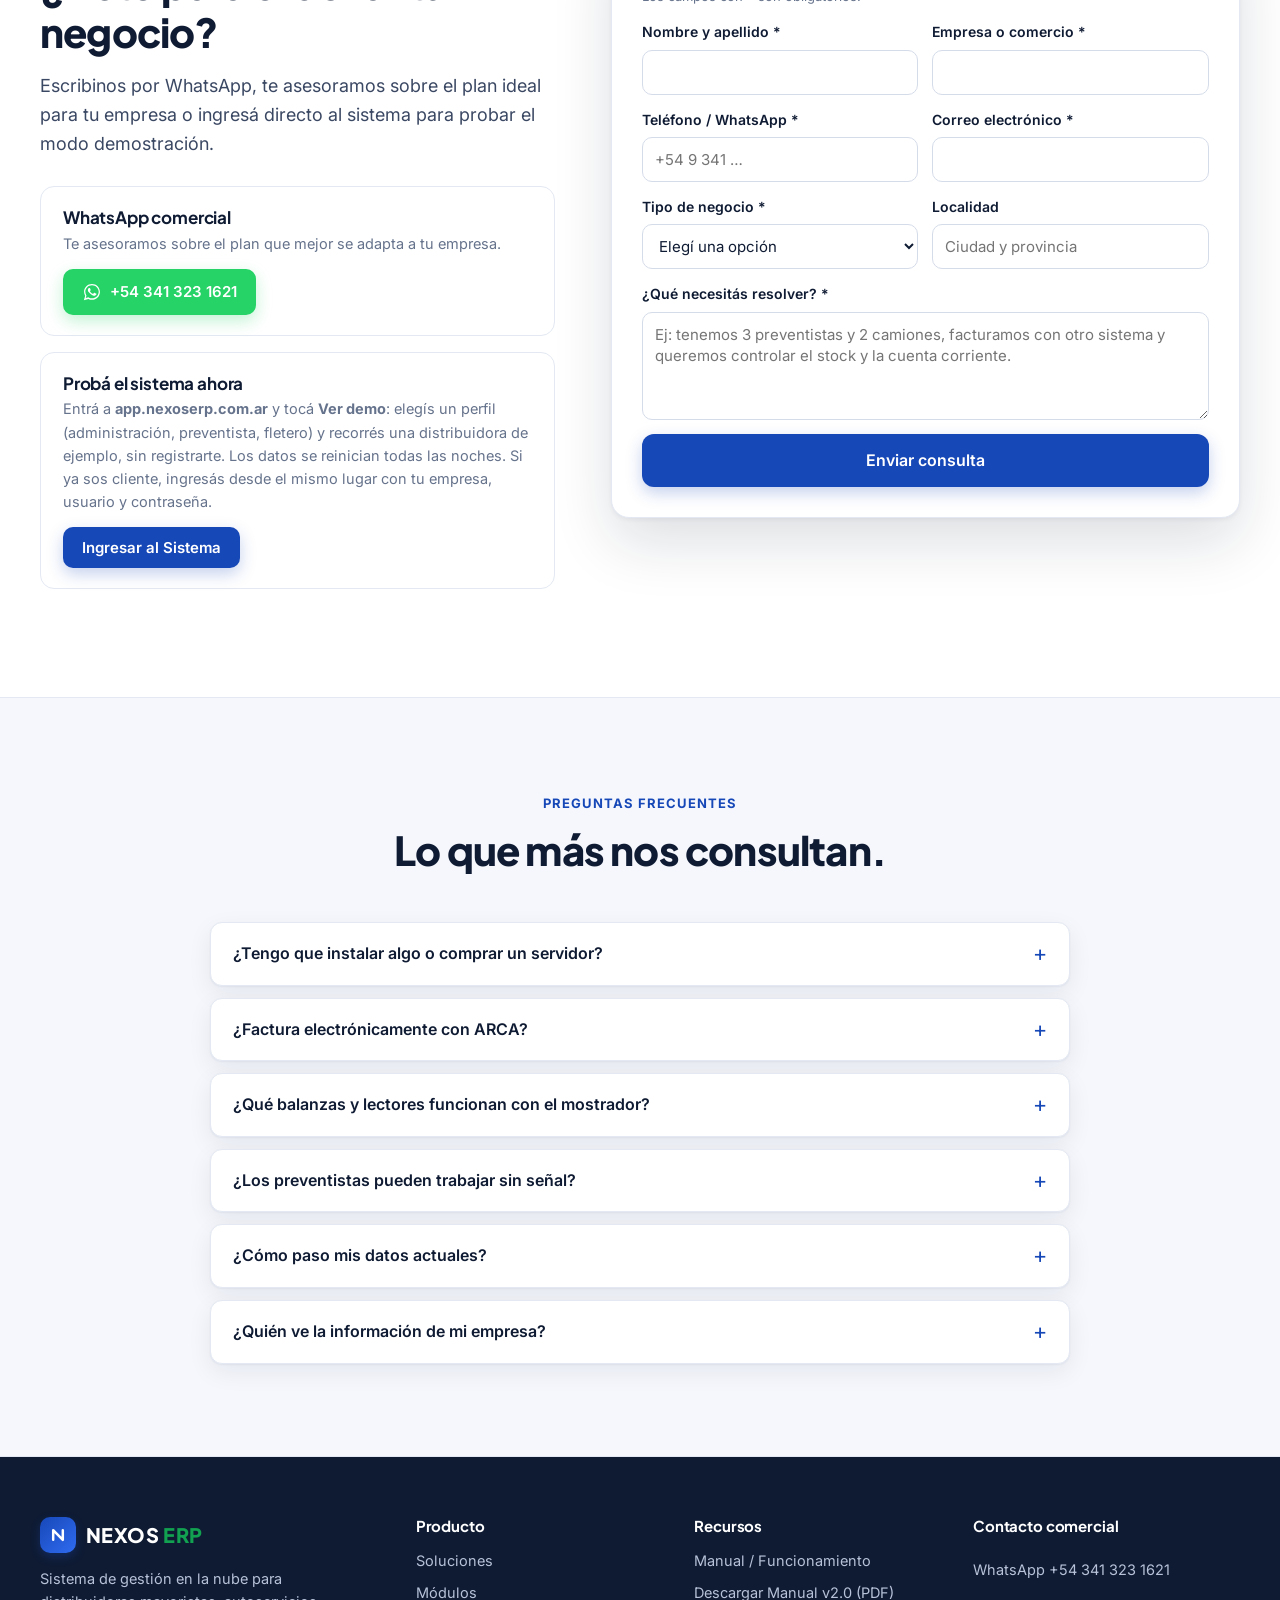
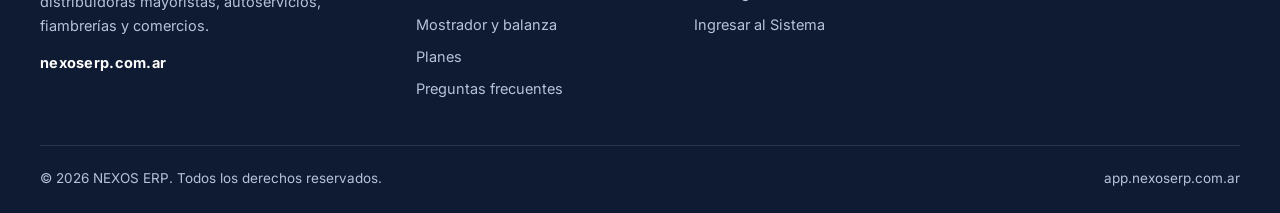
==== commit 42f0b07c: "Web: alcance global, "Ingresar al Sistema" y "Consultar por WhatsApp" - Hero: "Sistema ERP 100% en l" ====
--- a/index.html
+++ b/index.html
@@ -4,7 +4,7 @@
 <meta charset="utf-8">
 <meta name="viewport" content="width=device-width,initial-scale=1,viewport-fit=cover">
 <title>NEXOS ERP · Sistema de gestión para distribuidoras y comercios · Stock, reparto, mostrador y facturación ARCA</title>
-<meta name="description" content="NEXOS ERP: sistema de gestión en la nube para distribuidoras mayoristas, autoservicios, fiambrerías y comercios de Argentina. Stock, ventas, preventa móvil, reparto, mostrador con balanza, caja diaria y facturación electrónica ARCA.">
+<meta name="description" content="NEXOS ERP: sistema de gestión en la nube para distribuidoras mayoristas, autoservicios, fiambrerías y comercios. Stock, ventas, preventa móvil, reparto, mostrador con balanza, caja diaria y facturación electrónica ARCA.">
 <meta name="theme-color" content="#ffffff">
 <link rel="canonical" href="https://nexoserp.com.ar/">
 <meta property="og:type" content="website">
@@ -31,20 +31,19 @@
     <nav class="nav-links" id="menu" aria-label="Secciones">
       <a href="#soluciones">Soluciones</a>
       <a href="#modulos">Módulos</a>
-      <a href="#mostrador">Mostrador y balanza</a>
+      <a href="#mostrador">Mostrador</a>
       <a href="#manual">Manual / Funcionamiento</a>
       <a href="#planes">Planes</a>
-      <a href="#contacto">Contacto</a>
+      <a class="solo-movil" href="#contacto">Contacto</a>
       <div class="nav-acc-movil">
-        <a class="btn btn-outline" href="https://app.nexoserp.com.ar" rel="noopener">Acceso Clientes</a>
-        <a class="btn btn-primary" href="https://app.nexoserp.com.ar" rel="noopener">Probar Demo Online</a>
-        <a class="btn btn-wa js-wa" data-msg="consulta" href="https://wa.me/5493413231621" target="_blank" rel="noopener">Consultar por WhatsApp</a>
+        <a class="btn btn-primary" href="https://app.nexoserp.com.ar" rel="noopener">Ingresar al Sistema</a>
+        <a class="btn btn-wa js-wa" data-msg="consulta" href="https://wa.me/5493413231621?text=Hola!%20Quiero%20consultar%20por%20NEXOS%20ERP" target="_blank" rel="noopener">Consultar por WhatsApp</a>
       </div>
     </nav>
     <div class="nav-acc">
       <a class="btn btn-outline" href="https://app.nexoserp.com.ar" rel="noopener">
-        <svg viewBox="0 0 24 24" aria-hidden="true"><rect x="4" y="10" width="16" height="10" rx="2"/><path d="M8 10V7a4 4 0 0 1 8 0v3"/></svg>Acceso Clientes</a>
-      <a class="btn btn-primary" href="https://app.nexoserp.com.ar" rel="noopener">Probar Demo Online</a>
+        <svg viewBox="0 0 24 24" aria-hidden="true"><rect x="4" y="10" width="16" height="10" rx="2"/><path d="M8 10V7a4 4 0 0 1 8 0v3"/></svg>Ingresar al Sistema</a>
+      <a class="btn btn-wa js-wa" data-msg="consulta" href="https://wa.me/5493413231621?text=Hola!%20Quiero%20consultar%20por%20NEXOS%20ERP" target="_blank" rel="noopener">Consultar por WhatsApp</a>
     </div>
     <button class="nav-burger" id="burger" aria-label="Abrir menú" aria-expanded="false" aria-controls="menu"><span></span><span></span><span></span></button>
   </div>
@@ -55,14 +54,14 @@
 <section class="hero" id="inicio">
   <div class="wrap hero-in">
     <div class="hero-copy">
-      <p class="eyebrow"><span class="dot"></span>Sistema de gestión en la nube · Hecho en Rosario para la Argentina</p>
+      <p class="eyebrow"><span class="dot"></span>Sistema ERP 100% en la nube · Para distribuidoras y comercios</p>
       <h1>Controlá stock, ventas, reparto, mostrador y <span class="resalta">facturación ARCA</span> en un solo lugar.</h1>
       <p class="hero-sub">NEXOS ERP es el sistema de gestión para distribuidoras mayoristas, autoservicios, fiambrerías y comercios. Pedidos, preventa móvil, depósito, hojas de ruta, caja de mostrador con balanza y facturas con CAE, todo conectado y en tiempo real. Sin servidores ni instalaciones: entrás desde la PC, la tablet o el celular.</p>
       <div class="hero-cta">
-        <a class="btn btn-wa btn-lg js-wa" data-msg="consulta" href="https://wa.me/5493413231621" target="_blank" rel="noopener">
+        <a class="btn btn-wa btn-lg js-wa" data-msg="consulta" href="https://wa.me/5493413231621?text=Hola!%20Quiero%20consultar%20por%20NEXOS%20ERP" target="_blank" rel="noopener">
           <svg viewBox="0 0 32 32" aria-hidden="true" class="ico-wa"><path d="M16 3C9 3 3.3 8.6 3.3 15.6c0 2.3.6 4.5 1.8 6.4L3 29l7.2-2c1.8 1 3.8 1.5 5.8 1.5 7 0 12.7-5.6 12.7-12.6C28.7 8.6 23 3 16 3zm0 23.1c-1.9 0-3.7-.5-5.3-1.4l-.4-.2-4.3 1.2 1.2-4.2-.3-.4c-1-1.6-1.6-3.5-1.6-5.4C5.3 9.8 10.1 5.1 16 5.1s10.7 4.7 10.7 10.5S21.9 26.1 16 26.1zm5.9-7.8c-.3-.2-1.9-.9-2.2-1-.3-.1-.5-.2-.7.2-.2.3-.8 1-1 1.2-.2.2-.4.2-.7.1-.3-.2-1.4-.5-2.6-1.6-1-.9-1.6-1.9-1.8-2.2-.2-.3 0-.5.1-.7l.5-.6c.2-.2.2-.3.3-.6.1-.2 0-.4 0-.6l-1-2.4c-.3-.6-.5-.5-.7-.5h-.6c-.2 0-.6.1-.9.4-.3.3-1.2 1.1-1.2 2.7s1.2 3.2 1.4 3.4c.2.2 2.4 3.6 5.8 5 .8.3 1.4.5 1.9.7.8.2 1.5.2 2.1.1.6-.1 1.9-.8 2.2-1.5.3-.7.3-1.4.2-1.5-.1-.2-.3-.3-.6-.4z"/></svg>
           Consultar por WhatsApp</a>
-        <a class="btn btn-primary btn-lg" href="https://app.nexoserp.com.ar" rel="noopener">Probar Demo Online</a>
+        <a class="btn btn-primary btn-lg" href="https://app.nexoserp.com.ar" rel="noopener">Ingresar al Sistema</a>
         <a class="btn btn-link btn-lg" href="#manual">Ver Manual de Usuario →</a>
       </div>
       <ul class="hero-checks">
@@ -86,7 +85,7 @@
     </div>
   </div>
   <div class="wrap sellos">
-    <span>Facturación electrónica ARCA</span><span>Funciona en PC, tablet y celular</span><span>Datos aislados por empresa</span><span>Actualizaciones incluidas</span><span>Soporte desde Rosario</span>
+    <span>Facturación electrónica ARCA</span><span>Funciona en PC, tablet y celular</span><span>Datos aislados por empresa</span><span>Actualizaciones incluidas</span><span>Soporte por WhatsApp</span>
   </div>
 </section>
 
@@ -272,7 +271,7 @@
           <li>Stock, compras y proveedores</li>
           <li>Ticket térmico y facturación ARCA</li>
         </ul>
-        <a class="btn btn-outline btn-block js-wa" data-msg="pos" href="https://wa.me/5493413231621" target="_blank" rel="noopener">Consultar por WhatsApp</a>
+        <a class="btn btn-outline btn-block js-wa" data-msg="pos" href="https://wa.me/5493413231621?text=Hola!%20Quiero%20consultar%20por%20NEXOS%20ERP" target="_blank" rel="noopener">Consultar por WhatsApp</a>
       </article>
       <article class="plan">
         <h3>Distribuidora Estándar</h3>
@@ -283,7 +282,7 @@
           <li>Cuenta corriente y cobranzas</li>
           <li>Facturación ARCA A, B y C</li>
         </ul>
-        <a class="btn btn-outline btn-block js-wa" data-msg="estandar" href="https://wa.me/5493413231621" target="_blank" rel="noopener">Consultar por WhatsApp</a>
+        <a class="btn btn-outline btn-block js-wa" data-msg="estandar" href="https://wa.me/5493413231621?text=Hola!%20Quiero%20consultar%20por%20NEXOS%20ERP" target="_blank" rel="noopener">Consultar por WhatsApp</a>
       </article>
       <article class="plan plan-dest">
         <p class="plan-badge">El más completo</p>
@@ -295,7 +294,7 @@
           <li>GPS en vivo y precios del preventista</li>
           <li>Mostrador, balanza y caja diaria</li>
         </ul>
-        <a class="btn btn-primary btn-block js-wa" data-msg="full" href="https://wa.me/5493413231621" target="_blank" rel="noopener">Consultar por WhatsApp</a>
+        <a class="btn btn-primary btn-block js-wa" data-msg="full" href="https://wa.me/5493413231621?text=Hola!%20Quiero%20consultar%20por%20NEXOS%20ERP" target="_blank" rel="noopener">Consultar por WhatsApp</a>
       </article>
       <article class="plan">
         <h3>Personalizado</h3>
@@ -306,7 +305,7 @@
           <li>Varias sucursales y depósitos</li>
           <li>Migración asistida de datos</li>
         </ul>
-        <a class="btn btn-outline btn-block js-wa" data-msg="medida" href="https://wa.me/5493413231621" target="_blank" rel="noopener">Consultar por WhatsApp</a>
+        <a class="btn btn-outline btn-block js-wa" data-msg="medida" href="https://wa.me/5493413231621?text=Hola!%20Quiero%20consultar%20por%20NEXOS%20ERP" target="_blank" rel="noopener">Consultar por WhatsApp</a>
       </article>
     </div>
   </div>
@@ -318,18 +317,18 @@
     <div class="contacto-info">
       <p class="kicker">Contacto comercial</p>
       <h2>¿Listo para ordenar tu negocio?</h2>
-      <p class="lead">Escribinos por WhatsApp, te asesoramos sobre el plan ideal para tu empresa y podés probar el sistema en vivo al instante.</p>
+      <p class="lead">Escribinos por WhatsApp, te asesoramos sobre el plan ideal para tu empresa o ingresá directo al sistema para probar el modo demostración.</p>
       <div class="canal">
         <h3>WhatsApp comercial</h3>
         <p>Te asesoramos sobre el plan que mejor se adapta a tu empresa.</p>
-        <a class="btn btn-wa js-wa" data-msg="consulta" href="https://wa.me/5493413231621" target="_blank" rel="noopener">
+        <a class="btn btn-wa js-wa" data-msg="consulta" href="https://wa.me/5493413231621?text=Hola!%20Quiero%20consultar%20por%20NEXOS%20ERP" target="_blank" rel="noopener">
           <svg viewBox="0 0 32 32" aria-hidden="true" class="ico-wa"><path d="M16 3C9 3 3.3 8.6 3.3 15.6c0 2.3.6 4.5 1.8 6.4L3 29l7.2-2c1.8 1 3.8 1.5 5.8 1.5 7 0 12.7-5.6 12.7-12.6C28.7 8.6 23 3 16 3zm0 23.1c-1.9 0-3.7-.5-5.3-1.4l-.4-.2-4.3 1.2 1.2-4.2-.3-.4c-1-1.6-1.6-3.5-1.6-5.4C5.3 9.8 10.1 5.1 16 5.1s10.7 4.7 10.7 10.5S21.9 26.1 16 26.1zm5.9-7.8c-.3-.2-1.9-.9-2.2-1-.3-.1-.5-.2-.7.2-.2.3-.8 1-1 1.2-.2.2-.4.2-.7.1-.3-.2-1.4-.5-2.6-1.6-1-.9-1.6-1.9-1.8-2.2-.2-.3 0-.5.1-.7l.5-.6c.2-.2.2-.3.3-.6.1-.2 0-.4 0-.6l-1-2.4c-.3-.6-.5-.5-.7-.5h-.6c-.2 0-.6.1-.9.4-.3.3-1.2 1.1-1.2 2.7s1.2 3.2 1.4 3.4c.2.2 2.4 3.6 5.8 5 .8.3 1.4.5 1.9.7.8.2 1.5.2 2.1.1.6-.1 1.9-.8 2.2-1.5.3-.7.3-1.4.2-1.5-.1-.2-.3-.3-.6-.4z"/></svg>
           +54 341 323 1621</a>
       </div>
       <div class="canal">
         <h3>Probá el sistema ahora</h3>
         <p>Entrá a <b>app.nexoserp.com.ar</b> y tocá <b>Ver demo</b>: elegís un perfil (administración, preventista, fletero) y recorrés una distribuidora de ejemplo, sin registrarte. Los datos se reinician todas las noches. Si ya sos cliente, ingresás desde el mismo lugar con tu empresa, usuario y contraseña.</p>
-        <div class="canal-btns"><a class="btn btn-primary" href="https://app.nexoserp.com.ar" rel="noopener">Probar Demo Online</a><a class="btn btn-outline" href="https://app.nexoserp.com.ar" rel="noopener">Acceso Clientes</a></div>
+        <div class="canal-btns"><a class="btn btn-primary" href="https://app.nexoserp.com.ar" rel="noopener">Ingresar al Sistema</a></div>
       </div>
     </div>
 
@@ -347,7 +346,7 @@
       <div class="f2">
         <label class="campo"><span>Tipo de negocio *</span>
           <select name="rubro" required><option value="">Elegí una opción</option><option>Distribuidora mayorista</option><option>Autoservicio / almacén</option><option>Fiambrería / carnicería / granja</option><option>Comercio minorista</option><option>Distribuidora con salón de venta</option><option>Otro</option></select></label>
-        <label class="campo"><span>Localidad</span><input name="localidad" autocomplete="address-level2" maxlength="80" placeholder="Ej: Rosario, Santa Fe"></label>
+        <label class="campo"><span>Localidad</span><input name="localidad" autocomplete="address-level2" maxlength="80" placeholder="Ciudad y provincia"></label>
       </div>
       <label class="campo"><span>¿Qué necesitás resolver? *</span><textarea name="detalle" rows="4" required minlength="10" maxlength="2000" placeholder="Ej: tenemos 3 preventistas y 2 camiones, facturamos con otro sistema y queremos controlar el stock y la cuenta corriente."></textarea></label>
       <input type="checkbox" name="botcheck" class="hp" tabindex="-1" autocomplete="off" aria-hidden="true">
@@ -399,7 +398,7 @@
   <div class="wrap pie-in">
     <div class="pie-marca">
       <a class="marca" href="#inicio"><span class="marca-iso" aria-hidden="true"><svg viewBox="0 0 32 32"><path d="M9 23V9l14 14V9"/></svg></span><span class="marca-txt">NEXOS <span>ERP</span></span></a>
-      <p>Sistema de gestión en la nube para distribuidoras mayoristas, autoservicios, fiambrerías y comercios de Argentina.</p>
+      <p>Sistema de gestión en la nube para distribuidoras mayoristas, autoservicios, fiambrerías y comercios.</p>
       <p class="pie-dominio">nexoserp.com.ar</p>
     </div>
     <div>
@@ -408,12 +407,11 @@
     </div>
     <div>
       <h4>Recursos</h4>
-      <nav aria-label="Recursos"><a href="#manual">Manual / Funcionamiento</a><a href="/Manual_Usuario_NEXOS-ERP.pdf" download="Manual_Usuario_NEXOS-ERP.pdf">Descargar Manual v2.0 (PDF)</a><a href="https://app.nexoserp.com.ar" rel="noopener">Acceso Clientes</a></nav>
+      <nav aria-label="Recursos"><a href="#manual">Manual / Funcionamiento</a><a href="/Manual_Usuario_NEXOS-ERP.pdf" download="Manual_Usuario_NEXOS-ERP.pdf">Descargar Manual v2.0 (PDF)</a><a href="https://app.nexoserp.com.ar" rel="noopener">Ingresar al Sistema</a></nav>
     </div>
     <div class="pie-contacto">
       <h4>Contacto comercial</h4>
-      <a class="js-wa" data-msg="consulta" href="https://wa.me/5493413231621" target="_blank" rel="noopener">WhatsApp +54 341 323 1621</a>
-      <span>Rosario, Santa Fe · Argentina</span>
+      <a class="js-wa" data-msg="consulta" href="https://wa.me/5493413231621?text=Hola!%20Quiero%20consultar%20por%20NEXOS%20ERP" target="_blank" rel="noopener">WhatsApp +54 341 323 1621</a>
     </div>
   </div>
   <div class="wrap pie-legal">
@@ -422,7 +420,7 @@
   </div>
 </footer>
 
-<a class="wa-float js-wa" data-msg="consulta" href="https://wa.me/5493413231621" target="_blank" rel="noopener" aria-label="Consultar por WhatsApp">
+<a class="wa-float js-wa" data-msg="consulta" href="https://wa.me/5493413231621?text=Hola!%20Quiero%20consultar%20por%20NEXOS%20ERP" target="_blank" rel="noopener" aria-label="Consultar por WhatsApp">
   <svg viewBox="0 0 32 32" aria-hidden="true"><path d="M16 3C9 3 3.3 8.6 3.3 15.6c0 2.3.6 4.5 1.8 6.4L3 29l7.2-2c1.8 1 3.8 1.5 5.8 1.5 7 0 12.7-5.6 12.7-12.6C28.7 8.6 23 3 16 3zm0 23.1c-1.9 0-3.7-.5-5.3-1.4l-.4-.2-4.3 1.2 1.2-4.2-.3-.4c-1-1.6-1.6-3.5-1.6-5.4C5.3 9.8 10.1 5.1 16 5.1s10.7 4.7 10.7 10.5S21.9 26.1 16 26.1zm5.9-7.8c-.3-.2-1.9-.9-2.2-1-.3-.1-.5-.2-.7.2-.2.3-.8 1-1 1.2-.2.2-.4.2-.7.1-.3-.2-1.4-.5-2.6-1.6-1-.9-1.6-1.9-1.8-2.2-.2-.3 0-.5.1-.7l.5-.6c.2-.2.2-.3.3-.6.1-.2 0-.4 0-.6l-1-2.4c-.3-.6-.5-.5-.7-.5h-.6c-.2 0-.6.1-.9.4-.3.3-1.2 1.1-1.2 2.7s1.2 3.2 1.4 3.4c.2.2 2.4 3.6 5.8 5 .8.3 1.4.5 1.9.7.8.2 1.5.2 2.1.1.6-.1 1.9-.8 2.2-1.5.3-.7.3-1.4.2-1.5-.1-.2-.3-.3-.6-.4z"/></svg>
 </a>
 
--- a/styles.css
+++ b/styles.css
@@ -48,11 +48,12 @@
 .marca-iso svg { width: 22px; height: 22px; fill: none; stroke: #fff; stroke-width: 3.6; stroke-linecap: round; stroke-linejoin: round; }
 .marca-txt { white-space: nowrap; font: 800 20px/1 var(--fh); color: var(--tinta); letter-spacing: .02em; }
 .marca-txt span { color: var(--verde); }
-.nav-links { display: flex; gap: 4px; margin-left: 12px; }
-.nav-links > a { color: var(--texto); text-decoration: none; font-weight: 500; font-size: 15px; padding: 8px 10px; border-radius: 8px; white-space: nowrap; }
+.nav-links { display: flex; gap: 2px; margin-left: 8px; }
+.nav-links > a { color: var(--texto); text-decoration: none; font-weight: 500; font-size: 15px; padding: 8px 9px; border-radius: 8px; white-space: nowrap; }
 .nav-links > a:hover { color: var(--azul); background: var(--azul-l); }
 .nav-acc { margin-left: auto; display: flex; gap: 10px; }
 .nav-acc-movil { display: none; }
+.nav-links .solo-movil { display: none; }
 .nav-burger { display: none; margin-left: auto; width: 44px; height: 44px; border: 1px solid var(--linea); border-radius: 10px; background: #fff; cursor: pointer; padding: 11px 10px; flex-direction: column; justify-content: space-between; }
 .nav-burger span { display: block; height: 2px; background: var(--tinta); border-radius: 2px; }
 
@@ -228,7 +229,7 @@
 .reveal.visto { opacity: 1; transform: none; }
 
 /* ---------- responsive ---------- */
-@media (max-width: 1280px) {
+@media (max-width: 1400px) {
   .nav-links > a { padding: 8px 6px; font-size: 14px; }
   .nav-in { gap: 14px; }
   .nav-acc .btn { padding: 11px 14px; font-size: 14.5px; }
@@ -239,7 +240,8 @@
   .manual { grid-template-columns: 300px 1fr; }
   .caps { grid-template-columns: 1fr; }
 }
-@media (max-width: 1180px) {
+@media (max-width: 1279px) {
+  .nav-links .solo-movil { display: block; }
   .nav-links { display: none; position: absolute; top: 72px; left: 0; right: 0; flex-direction: column; background: #fff; border-bottom: 1px solid var(--linea); padding: 12px 20px 20px; box-shadow: 0 16px 30px rgba(15, 27, 51, .1); margin: 0; }
   .nav-links.abierto { display: flex; }
   .nav-links > a { padding: 12px 8px; font-size: 16px; }
@@ -272,3 +274,4 @@
 }
 @media (prefers-reduced-motion: reduce) { html { scroll-behavior: auto; } * { transition: none !important; } }
 .canal-btns { display: flex; flex-wrap: wrap; gap: 10px; }
+#mostrador { overflow-x: clip; }
